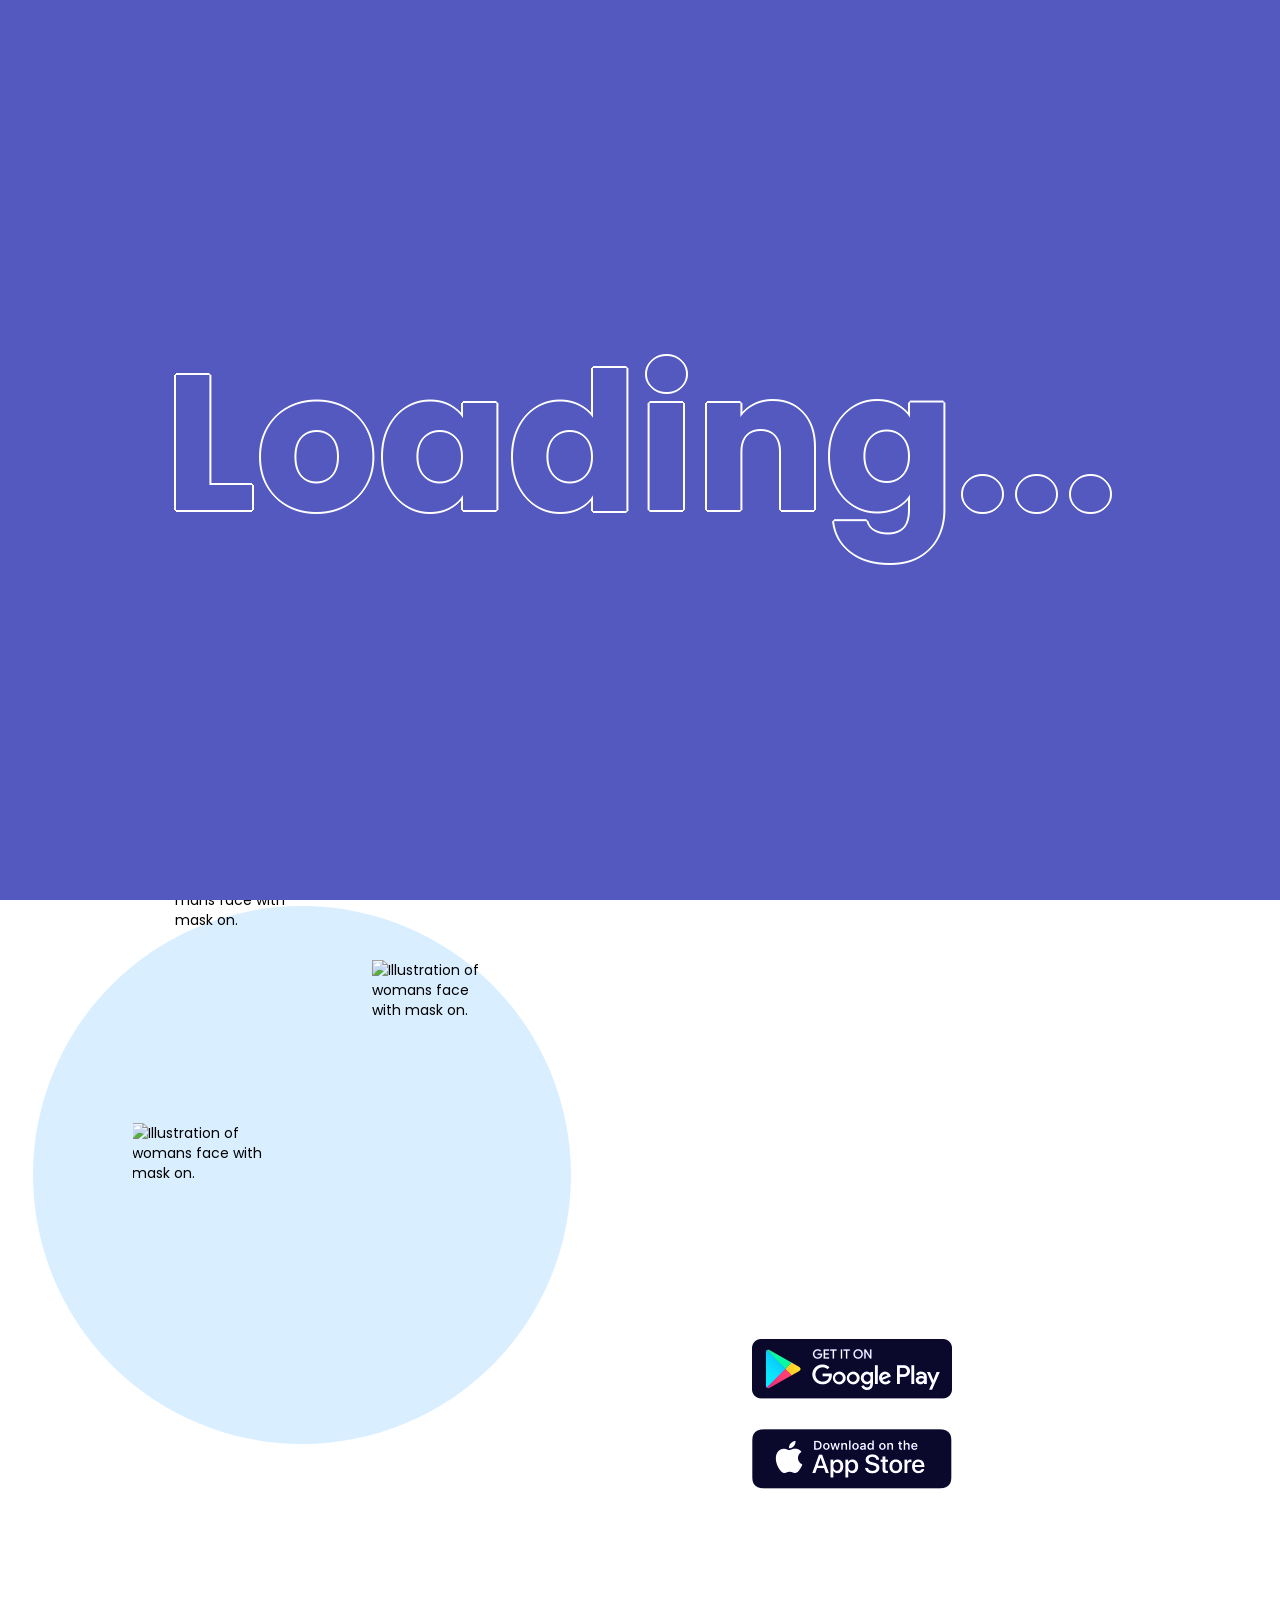
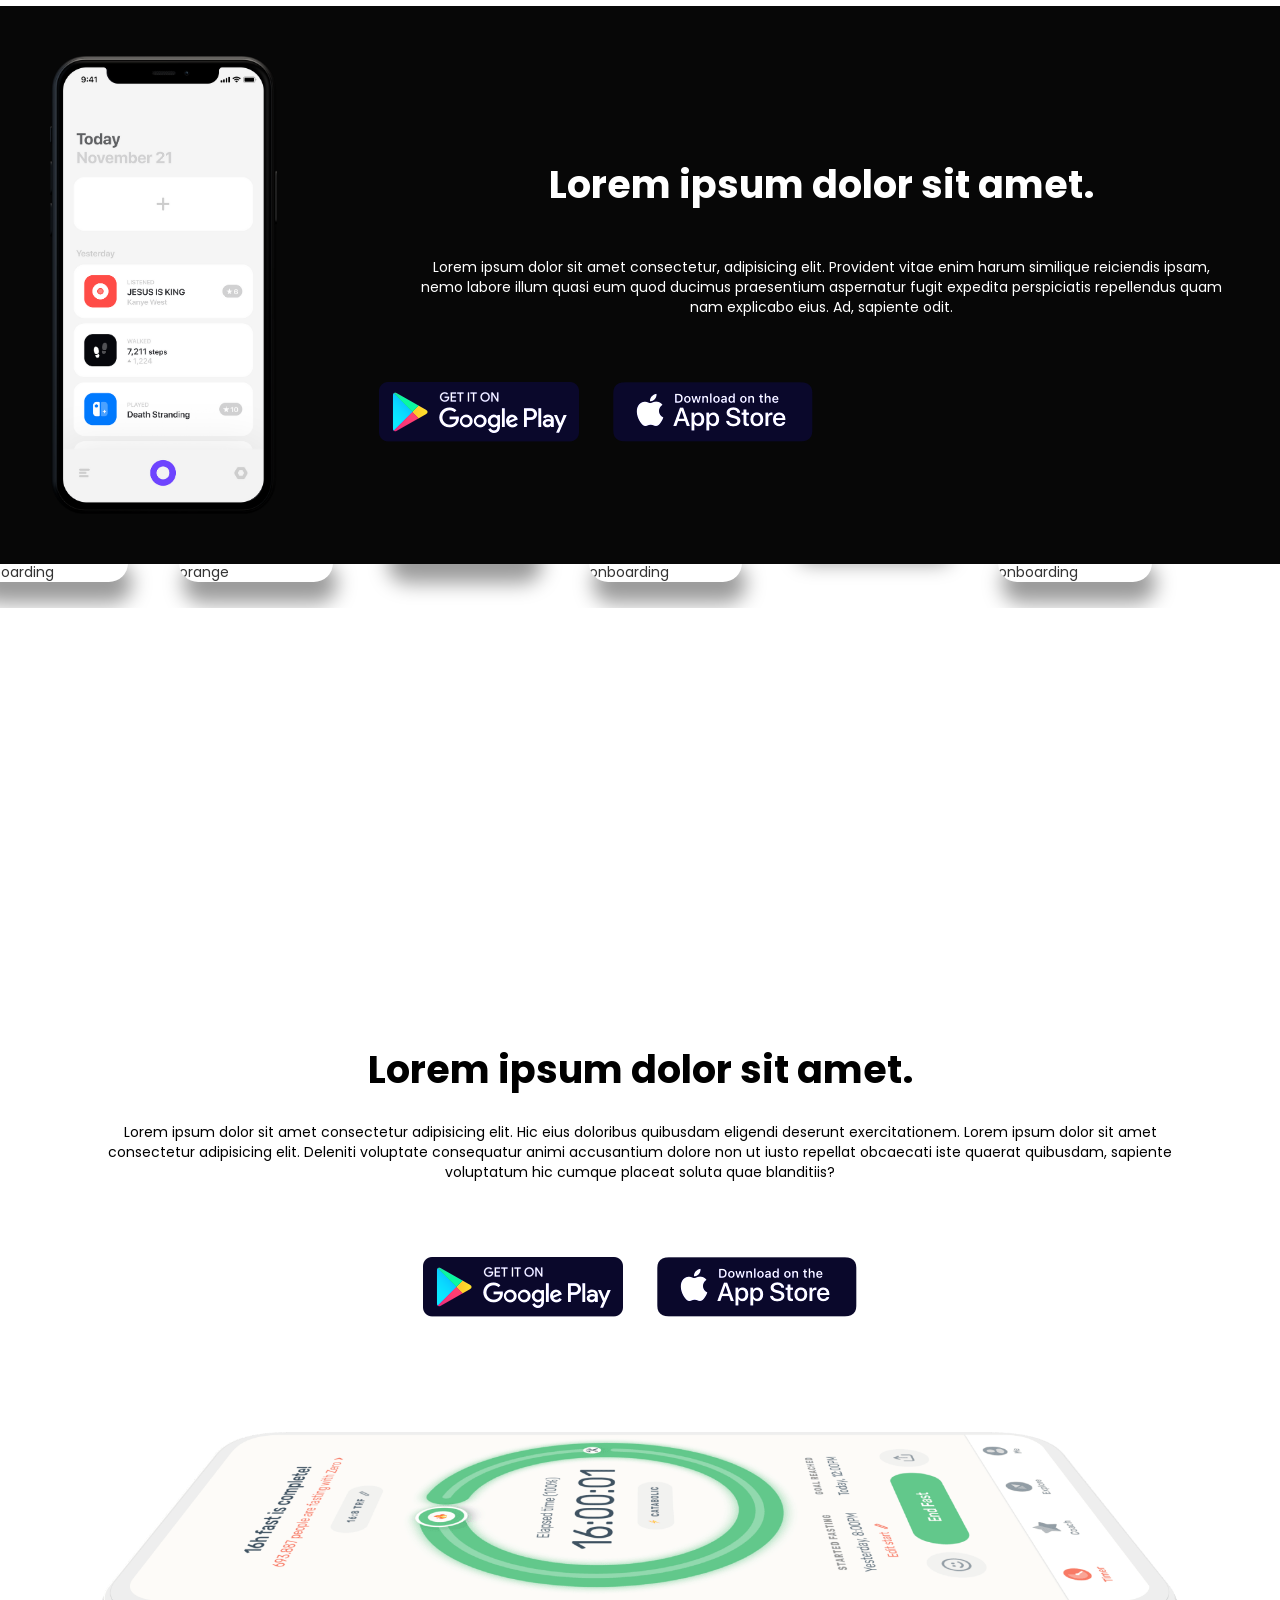
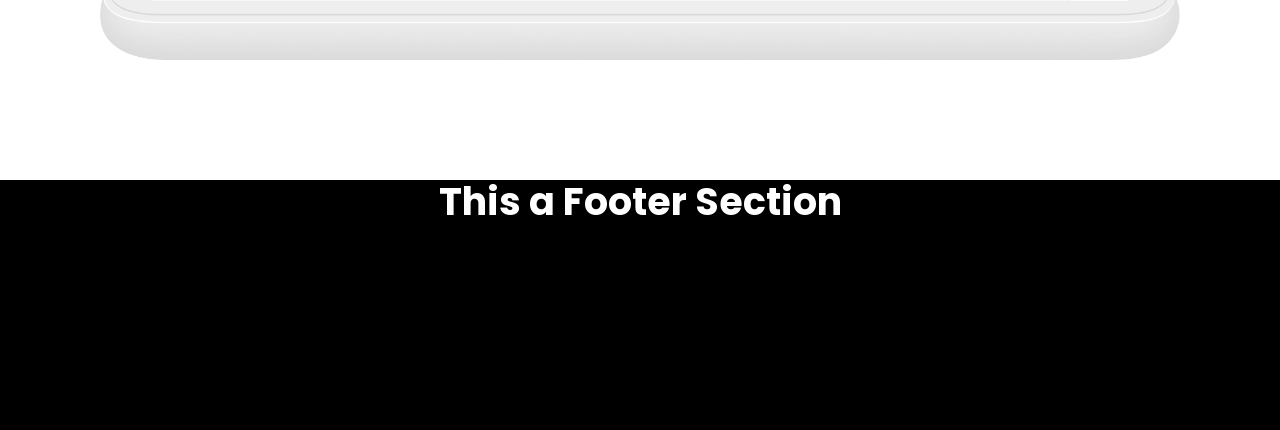
==== index.html @ 7cb0a720 "felomee" ====
<!DOCTYPE html>

<html data-wf-domain="#" data-wf-page="5ebc456382a07ea6018a4ea6"
    data-wf-site="5ebc456382a07e6fa48a4ea7" data-wf-status="1">

<head>
    <!-- <meta content="width=device-width, initial-scale=1" name="viewport" />
    <meta name="viewport" content="width=device-width"> -->
    <link rel="stylesheet" href="assets/css/footer.css">
    <link rel="stylesheet" href="assets/css/wepkit.css">
    <link rel="stylesheet" href="assets/css/style.css">
   
        <link rel="stylesheet" href="assets/css/home.css">
    <link rel="stylesheet" href="assets/css/nav.css">
    <script src="https://code.jquery.com/jquery-3.6.0.min.js"></script>
    <script src="https://kit.fontawesome.com/5a6770305c.js" crossorigin="anonymous"></script>

    <script src="https://ajax.googleapis.com/ajax/libs/webfont/1.6.26/webfont.js" type="text/javascript"></script>
    <script type="text/javascript">
        WebFont.load({
            google: {
                families: ["Work Sans:300,regular,600,700,800,italic,600italic,700italic,800italic"]
            }
        });
    </script>
    <!--[if lt IE 9]><script src="https://cdnjs.cloudflare.com/ajax/libs/html5shiv/3.7.3/html5shiv.min.js" type="text/javascript"></script><![endif]-->
    <script type="text/javascript">
        ! function (o, c) {
            var n = c.documentElement,
                t = " w-mod-";
            n.className += t + "js", ("ontouchstart" in o || o.DocumentTouch && c instanceof DocumentTouch) && (n.className += t + "touch")
        }(window, document);
    </script>


    <style>
        .w-webflow-badge {
            display: none !important;
        }

        ::-moz-selection {
            /* Code for Firefox */
            color: white;
            background: #4DB0FF;
        }

        ::selection {
            color: white;
            background: #4DB0FF;
        }
    </style>
    <script>
        /* Sample function that returns boolean in case the browser is Internet Explorer*/
        function isIE() {
            ua = navigator.userAgent;
            /* MSIE used to detect old browsers and Trident used to newer ones*/
            var is_ie = ua.indexOf("MSIE ") > -1 || ua.indexOf("Trident/") > -1;

            return is_ie;
        }
        /* Create an alert to show if the browser is IE or not */
        if (isIE()) {
            alert('This site is not supported on the Internet Explorer browser. Please view on the latest version of Chrome or Firefox for the best experience.');
            /* }else{
                alert('It is NOT InternetExplorer');*/
        }




        if (window.addEventListener) {
            var keys = [],
                konami = "38,38,40,40,37,39,37,39,66,65";
            window.addEventListener("keydown", function (e) {
                keys.push(e.keyCode);
                if (keys.toString().indexOf(konami) >= 0) {
                    alert('You think you fancy huh? 🖖');
                    keys = [];
                };
            }, true);
        };
    </script>
</head>

<body class="body">
     <header class="header-scroll  header">
        <div class="nav-con">
            <a href="#">
                <nav class=" navbar">
                    <div class="branding">
                        <img src="assets/img/felomee-1.png" alt="" class="logo">


                    </div>
            </a>
            <button type="button" class="burger" id="burger">
                <span class="burger-line"></span>
                <span class="burger-line"></span>
                <span class="burger-line"></span>
            </button>
            <span class="overlay" id="overlay"></span>
            <div class="menu" id="menu">
                <ul class="menu-block">
                    <li class="  menu-item"><a class=" menu-link" href="#"><i class="fa-solid fa-house"></i> Home</a></li>
                    <li class="menu-item"><a class="menu-link" href="#"><i class="fa-solid fa-graduation-cap"></i> Students</a></li>
                    <li class="menu-item"><a class="menu-link" href="#">  <img class="icon64" src="assets/img/parents-icon.png" alt=""> Parents</a></li>
                  
                    <li class="menu-item"><a class="menu-link" href="#"><img class="icon64" src="assets/img/ai-icon.png" alt="">
                        a.i</a></li>
                </ul>
            </div>
            </nav>
        </div>
    </header>

    <div data-w-id="57dcfaa3-a566-14d4-8abd-bfc97b5b977e" class="loader">
        <div data-w-id="a80d5985-66a0-24f4-ac58-fadcba943910" class="loader-bar">
            <h1 data-w-id="e2eb8291-82e3-d460-0aa6-3a77ee7f9b2c" class="loader-text">Loading...</h1>
        </div>
        <h1 class="loader-text-outline">Loading...</h1>
        <div data-w-id="4dc14c7c-b97c-817f-7c9b-31ea14f366d5" class="loader-color"></div><img
            src="https://uploads-ssl.webflow.com/5ebc456382a07e6fa48a4ea7/5ebc456382a07e9aef8a4ee6_curve.png"
            data-w-id="3631fce3-33bc-9e99-aa06-9d5c7ec7b524" sizes="100vw"
            srcset="https://uploads-ssl.webflow.com/5ebc456382a07e6fa48a4ea7/5ebc456382a07e9aef8a4ee6_curve-p-500.png 500w, https://uploads-ssl.webflow.com/5ebc456382a07e6fa48a4ea7/5ebc456382a07e9aef8a4ee6_curve-p-800.png 800w, https://uploads-ssl.webflow.com/5ebc456382a07e6fa48a4ea7/5ebc456382a07e9aef8a4ee6_curve-p-1080.png 1080w, https://uploads-ssl.webflow.com/5ebc456382a07e6fa48a4ea7/5ebc456382a07e9aef8a4ee6_curve-p-1600.png 1600w, https://uploads-ssl.webflow.com/5ebc456382a07e6fa48a4ea7/5ebc456382a07e9aef8a4ee6_curve.png 1802w"
            alt="" class="curve" />
    </div>
    <main id="luxy" class="main">
        <div data-w-id="60c4340a-af24-3bff-fb30-a730c03db9e5" class="lottie-wrap">
            <div data-w-id="b51709ce-afd5-029d-dc79-99d2ec884a3b" data-animation-type="lottie"
                data-src="assets/js/5ebed222cf6b3474d2de12c9_Phone-5-15.json"
                data-loop="0" data-direction="1" data-autoplay="0" data-is-ix2-target="1" data-renderer="canvas"
                data-default-duration="2.2689355098532995" data-duration="0" class="lottie-phone"></div>
        </div>
        <div class="hero">

            <div data-w-id="b75925db-c1fc-9104-6907-706288524e02" class="top-phone-placeholder"></div>
            <div data-w-id="345066f5-b01a-ab25-5116-b9f032ff04b5" class="bg-circle"></div>
            <div class="text-wrap">

                <h1 data-w-id="5837a959-2eaa-b77c-6216-1bf7541f16c6" class="wlcm">Welcome felomee.ai</h1>
                <p data-w-id="f0342d88-e0fa-f904-cd75-30e504287834" class="main-p">Lorem ipsum dolor sit amet
                    consectetur adipisicing elit. Sed saepe ipsum impedit dolores est! Dolores tempore rem dolore
                    officia distinctio? Quasi delectus consequuntur nulla ipsa ab ullam soluta atque excepturi.</p>
                <div class="div2686">
                    <img src="assets/img/android-badge.png" alt="" class="download-icon">
                    <img src="assets/img/ios-badge.png" alt="" class="download-icon">
                </div>
            </div>
        </div>

        <div data-w-id="5fb2a8bd-317e-1452-fc2e-beb22530dad8" class="section2">
            <div class="text-wrap-2">

                <h1 data-w-id="e901cfca-7807-5c9e-afce-14adc610e848" class="main-headlines">Lorem ipsum dolor sit amet.
                </h1>
                <p data-w-id="84723e53-e077-2009-36b7-2db9047692ec" class="main-p">Lorem ipsum dolor sit amet
                    consectetur adipisicing elit. Mollitia, recusandae cum in velit nemo nobis esse possimus tenetur
                    error nisi pariatur vel, debitis sed culpa.</p>
                <div class="list-wrap">
                    <div data-w-id="315809c4-c939-6aa9-f301-8c4adc760534" class="list-item">
                        <p class="main-p-list">Lorem ipsum dolor, sit sfdgs dgag dggad amet consectetur adipisicing
                            elit.</p>
                    </div>
                    <div data-w-id="32ce5d06-e067-7910-8b8a-3bc02b5c73c3" class="list-item">
                        <p class="main-p-list">Lorem ipsum dolor sit amet consectetur adipisicing elit. Porro?</p>
                    </div>
                    <div data-w-id="8411b344-7ed1-89ff-b2c4-58832d605324" class="list-item">
                        <p class="main-p-list">Lorem ipsum dolor sit amet consectetur adipisicing elit. Nihil, pariatur.
                        </p>
                    </div>
                    <div data-w-id="8b2d5c2d-60e9-2df6-0868-2f788d316c66" class="list-item">
                        <p class="main-p-list">Lorem ipsum dolor sit amet consectetur adipisicing elit. Laboriosam,
                            asperiores.</p>

                    </div>
                    <div class="div2686">
                        <img src="assets/img/android-badge.png" alt="" class="download-icon">
                        <img src="assets/img/ios-badge.png" alt="" class="download-icon">
                    </div>
                </div>
            </div>
            <div data-w-id="dafb02e2-455f-d37f-1777-b07f495a0614" class="second-phone-icon-wrap"><img
                    src="https://uploads-ssl.webflow.com/5ebc456382a07e6fa48a4ea7/5ebc456382a07e47c28a4ecc_2-phone-L3.png"
                    alt="Illustration of mans face with mask on." data-w-id="9c9d8cf2-75d7-87cd-da0a-56cea5c7a981"
                    class="phone-icon-3" /><img
                    src="https://uploads-ssl.webflow.com/5ebc456382a07e6fa48a4ea7/5ebc456382a07e5c088a4ecd_2-phone-L2.png"
                    alt="Illustration of womans face with mask on." data-w-id="7da09473-382d-fa50-7f3c-f5a07415b09a"
                    class="phone-icon-2" /><img
                    src="https://uploads-ssl.webflow.com/5ebc456382a07e6fa48a4ea7/5ebc456382a07e3ba68a4ece_2-phone-L1.png"
                    alt="Illustration of womans face with mask on." data-w-id="e123cf1f-7081-3886-b5f0-0e8bae8c7c99"
                    class="phone-icon-1" /></div>
            <div class="second-phone-placeholder"></div>
            <div data-w-id="285674b5-cae4-4515-f11d-fed88c408eff" class="bg-circle2"></div>
        </div>
        <div class="div414">
            <div class="div286">
                <img src="assets/img/mob22.webp" alt="" class="img1286">
            </div>
            <div class="ddiv76">
                <h1 class="h747">Lorem ipsum dolor sit amet.</h1>
                <p class="p645">Lorem ipsum dolor sit amet consectetur, adipisicing elit. Provident vitae enim harum similique reiciendis ipsam, nemo labore illum quasi eum quod ducimus praesentium aspernatur fugit expedita perspiciatis repellendus quam nam explicabo eius. Ad, sapiente odit.</p>
                <div class="div2686">
                    <img src="assets/img/android-badge.png" alt="" class="download-icon">
                    <img src="assets/img/ios-badge.png" alt="" class="download-icon">
                </div>
            </div>
        </div>
     
        <!-- <div class="ai-div">
                <div id="myRadioGroup" class="radio_container">

                    <input type="radio" name="cars" checked value="2" id="one" />
                    <label for="one">one</label>
                    <input type="radio" name="cars" value="3" id="two" />
                    <label for="two">two</label>
                </div>
                <div id="Cars2" class="desc">
                    <img src="assets/img/aipic1.png" alt="" class="aipic1">
                </div>
                <div id="Cars3" class="desc" style="display: none;">
                    <img src="assets/img/aipic2.png" alt="" class="aipic1">
                </div>
            </div>
        -->
        <div data-w-id="bb4c7f09-1e6a-9481-35bd-31ba7c448eb1" class="scrolling-thumbs-container">
            <div data-w-id="65679573-7b3a-c13e-25ec-26a018ada495" class="scrolling-thumbs-wrap">
                <div class="column1"><img
                        src="https://uploads-ssl.webflow.com/5ebc456382a07e6fa48a4ea7/5ebc456382a07e2c6c8a4edc_welcome.jpg"
                        alt="app screen - onboarding" class="parallax-image" /><img
                        src="https://uploads-ssl.webflow.com/5ebc456382a07e6fa48a4ea7/5f4ebc678d8a4d68d4b6711c_too-close.jpg"
                        alt="app screen - people nearby" class="parallax-image" /><img
                        src="https://uploads-ssl.webflow.com/5ebc456382a07e6fa48a4ea7/5ebc456382a07e89838a4ed3_ignoring.jpg"
                        alt="app screen - onboarding" sizes="(max-width: 479px) 18vw, (max-width: 767px) 16vw, 12vw"
                        srcset="https://uploads-ssl.webflow.com/5ebc456382a07e6fa48a4ea7/5ebc456382a07e89838a4ed3_ignoring-p-500.jpeg 500w, https://uploads-ssl.webflow.com/5ebc456382a07e6fa48a4ea7/5ebc456382a07e89838a4ed3_ignoring.jpg 621w"
                        class="parallax-image" /></div>
                <div class="column2"><img
                        src="https://uploads-ssl.webflow.com/5ebc456382a07e6fa48a4ea7/5f4ebe85df9665d17bbbd35d_No%20Notifications.jpg"
                        alt="app screen - yellow" class="parallax-image" /><img
                        src="https://uploads-ssl.webflow.com/5ebc456382a07e6fa48a4ea7/5ebc456382a07e32b88a4ed8_share.jpg"
                        alt="app screen - onboarding" sizes="(max-width: 479px) 18vw, (max-width: 767px) 16vw, 12vw"
                        srcset="https://uploads-ssl.webflow.com/5ebc456382a07e6fa48a4ea7/5ebc456382a07e32b88a4ed8_share-p-500.jpeg 500w, https://uploads-ssl.webflow.com/5ebc456382a07e6fa48a4ea7/5ebc456382a07e32b88a4ed8_share.jpg 621w"
                        class="parallax-image" /><img
                        src="https://uploads-ssl.webflow.com/5ebc456382a07e6fa48a4ea7/5ebc456382a07e03338a4ed9_app-3.jpg"
                        alt="app screen - orange" class="parallax-image" /></div>
                <div class="column1"><img
                        src="https://uploads-ssl.webflow.com/5ebc456382a07e6fa48a4ea7/5ebc456382a07e7bf98a4ed5_Notifications.jpg"
                        alt="app screen - onboarding" sizes="(max-width: 479px) 18vw, (max-width: 767px) 16vw, 12vw"
                        srcset="https://uploads-ssl.webflow.com/5ebc456382a07e6fa48a4ea7/5ebc456382a07e7bf98a4ed5_Notifications-p-500.jpeg 500w, https://uploads-ssl.webflow.com/5ebc456382a07e6fa48a4ea7/5ebc456382a07e7bf98a4ed5_Notifications.jpg 621w"
                        class="parallax-image" /><img
                        src="https://uploads-ssl.webflow.com/5ebc456382a07e6fa48a4ea7/5ebc456382a07eadba8a4ed2_app-1.jpg"
                        alt="app screen - green" class="parallax-image" /><img
                        src="https://uploads-ssl.webflow.com/5ebc456382a07e6fa48a4ea7/5ebee840e479fe522772cfb9_Settings.jpg"
                        alt="app screen - settings" sizes="(max-width: 479px) 18vw, (max-width: 767px) 16vw, 12vw"
                        srcset="https://uploads-ssl.webflow.com/5ebc456382a07e6fa48a4ea7/5ebee840e479fe522772cfb9_Settings-p-500.jpeg 500w, https://uploads-ssl.webflow.com/5ebc456382a07e6fa48a4ea7/5ebee840e479fe522772cfb9_Settings.jpg 621w"
                        class="parallax-image" /></div>
                <div class="column2"><img
                        src="https://uploads-ssl.webflow.com/5ebc456382a07e6fa48a4ea7/5ebee840e479fe522772cfb9_Settings.jpg"
                        alt="app screen - settings" sizes="(max-width: 479px) 18vw, (max-width: 767px) 16vw, 12vw"
                        srcset="https://uploads-ssl.webflow.com/5ebc456382a07e6fa48a4ea7/5ebee840e479fe522772cfb9_Settings-p-500.jpeg 500w, https://uploads-ssl.webflow.com/5ebc456382a07e6fa48a4ea7/5ebee840e479fe522772cfb9_Settings.jpg 621w"
                        class="parallax-image" /><img
                        src="https://uploads-ssl.webflow.com/5ebc456382a07e6fa48a4ea7/5ebc456382a07e89838a4ed3_ignoring.jpg"
                        alt="app screen - onboarding" sizes="(max-width: 479px) 18vw, (max-width: 767px) 16vw, 12vw"
                        srcset="https://uploads-ssl.webflow.com/5ebc456382a07e6fa48a4ea7/5ebc456382a07e89838a4ed3_ignoring-p-500.jpeg 500w, https://uploads-ssl.webflow.com/5ebc456382a07e6fa48a4ea7/5ebc456382a07e89838a4ed3_ignoring.jpg 621w"
                        class="parallax-image" /><img
                        src="https://uploads-ssl.webflow.com/5ebc456382a07e6fa48a4ea7/5ebc456382a07e89838a4ed3_ignoring.jpg"
                        alt="app screen - onboarding" sizes="(max-width: 479px) 18vw, (max-width: 767px) 16vw, 12vw"
                        srcset="https://uploads-ssl.webflow.com/5ebc456382a07e6fa48a4ea7/5ebc456382a07e89838a4ed3_ignoring-p-500.jpeg 500w, https://uploads-ssl.webflow.com/5ebc456382a07e6fa48a4ea7/5ebc456382a07e89838a4ed3_ignoring.jpg 621w"
                        class="parallax-image" /></div>
                <div class="column1"><img
                        src="https://uploads-ssl.webflow.com/5ebc456382a07e6fa48a4ea7/5ebc456382a07e32b88a4ed8_share.jpg"
                        alt="app screen - onboarding" sizes="(max-width: 479px) 18vw, (max-width: 767px) 16vw, 12vw"
                        srcset="https://uploads-ssl.webflow.com/5ebc456382a07e6fa48a4ea7/5ebc456382a07e32b88a4ed8_share-p-500.jpeg 500w, https://uploads-ssl.webflow.com/5ebc456382a07e6fa48a4ea7/5ebc456382a07e32b88a4ed8_share.jpg 621w"
                        class="parallax-image" /><img
                        src="https://uploads-ssl.webflow.com/5ebc456382a07e6fa48a4ea7/5ebc456382a07eeae38a4ed6_app-4.jpg"
                        alt="app screen - red" class="parallax-image" /><img
                        src="https://uploads-ssl.webflow.com/5ebc456382a07e6fa48a4ea7/5ebc456382a07eeae38a4ed6_app-4.jpg"
                        alt="app screen - red" class="parallax-image" /></div>
                <div class="column2"><img
                        src="https://uploads-ssl.webflow.com/5ebc456382a07e6fa48a4ea7/5ebc456382a07eadba8a4ed2_app-1.jpg"
                        alt="app screen - orange" class="parallax-image" /><img
                        src="https://uploads-ssl.webflow.com/5ebc456382a07e6fa48a4ea7/5ebc456382a07e7bf98a4ed5_Notifications.jpg"
                        alt="app screen - onboarding" sizes="(max-width: 479px) 18vw, (max-width: 767px) 16vw, 12vw"
                        srcset="https://uploads-ssl.webflow.com/5ebc456382a07e6fa48a4ea7/5ebc456382a07e7bf98a4ed5_Notifications-p-500.jpeg 500w, https://uploads-ssl.webflow.com/5ebc456382a07e6fa48a4ea7/5ebc456382a07e7bf98a4ed5_Notifications.jpg 621w"
                        class="parallax-image" /><img
                        src="https://uploads-ssl.webflow.com/5ebc456382a07e6fa48a4ea7/5ebc456382a07e7bf98a4ed5_Notifications.jpg"
                        alt="app screen - onboarding" sizes="(max-width: 479px) 18vw, (max-width: 767px) 16vw, 12vw"
                        srcset="https://uploads-ssl.webflow.com/5ebc456382a07e6fa48a4ea7/5ebc456382a07e7bf98a4ed5_Notifications-p-500.jpeg 500w, https://uploads-ssl.webflow.com/5ebc456382a07e6fa48a4ea7/5ebc456382a07e7bf98a4ed5_Notifications.jpg 621w"
                        class="parallax-image" /></div>
                <div data-w-id="f301a40c-6be7-aa54-f6c3-b1395d29319d" class="column1"><img
                        src="https://uploads-ssl.webflow.com/5ebc456382a07e6fa48a4ea7/5ebc456382a07e54938a4ed4_bluetooth-radius-next.jpg"
                        alt="app screen - onboarding" sizes="(max-width: 479px) 18vw, (max-width: 767px) 16vw, 12vw"
                        srcset="https://uploads-ssl.webflow.com/5ebc456382a07e6fa48a4ea7/5ebc456382a07e54938a4ed4_bluetooth-radius-next-p-500.jpeg 500w, https://uploads-ssl.webflow.com/5ebc456382a07e6fa48a4ea7/5ebc456382a07e54938a4ed4_bluetooth-radius-next.jpg 621w"
                        class="parallax-image" /><img
                        src="https://uploads-ssl.webflow.com/5ebc456382a07e6fa48a4ea7/5f4ebc678d8a4d68d4b6711c_too-close.jpg"
                        alt="app screen - yellow" class="parallax-image" /></div>
            </div>
        </div>

        <div class="dnd-div">
            <h1 class="h1-dnd">Lorem ipsum dolor sit amet.</h1>
            <p class="p-dnd">Lorem ipsum dolor sit amet consectetur adipisicing elit. Hic eius doloribus quibusdam
                eligendi deserunt exercitationem. Lorem ipsum dolor sit amet consectetur adipisicing elit. Deleniti
                voluptate consequatur animi accusantium dolore non ut iusto repellat obcaecati iste quaerat
                quibusdam, sapiente voluptatum hic cumque placeat soluta quae blanditiis?</p>
            <div class="div2686">
                <img src="assets/img/android-badge.png" alt="" class="download-icon">
                <img src="assets/img/ios-badge.png" alt="" class="download-icon">
            </div>

            <img src="assets/img/mob1.png" alt="" class="img-nd">
        </div>
        </section>
        <!-- <div class="div22">
            <div class="div324">
                <img src="assets/mob2213.webp" alt="" class="imgg236">
            </div>
            <div class="div24">

                <h1 class="h42">Lorem ipsum dolor sit amet consectetur adipisicing elit. Blanditiis, odio.</h1>
                <p class="p234">Lorem ipsum dolor sit, amet consectetur adipisicing elit. Molestias necessitatibus fugit
                    vel soluta repellat fuga obcaecati!</p>
                <a href="" class="a24">Download Now</a>
            </div>
        </div> -->

        <footer>
            <div class="footer-div">
                <div class="div664"><h1>This a Footer Section</h1></div>
                <div class="div447"></div>
                <div class="div665"></div>
            </div>
        </footer>

    </main>
  
    <script src="https://d3e54v103j8qbb.cloudfront.net/js/jquery-3.5.1.min.dc5e7f18c8.js?site=5ebc456382a07e6fa48a4ea7"
        type="text/javascript" integrity="sha256-9/aliU8dGd2tb6OSsuzixeV4y/faTqgFtohetphbbj0="
        crossorigin="anonymous"></script>
    <script src="https://uploads-ssl.webflow.com/5ebc456382a07e6fa48a4ea7/js/webflow.9ddc437d1.js"
        type="text/javascript"></script>
    <!--[if lte IE 9]><script src="//cdnjs.cloudflare.com/ajax/libs/placeholders/3.0.2/placeholders.min.js"></script><![endif]-->
    <script src="https://cjh.sfo2.cdn.digitaloceanspaces.com/Smooth-Scroll/luxy.js"></script>

    <script charset="utf-8">
        if (/Android|webOS|iPhone|iPad|iPod|BlackBerry|IEMobile|Opera Mini/i.test(navigator.userAgent)) {

        } else {
            luxy.init({
                wrapper: '#luxy',
                wrapperSpeed: 0.07
            });
        }


        //    -webkit-transform: translate3d(0,0,0);
        //transform: translate3d(0,0,0);
        //}

        if (/Android|webOS|iPhone|iPad|iPod|BlackBerry|IEMobile|Opera Mini/i.test(navigator.userAgent)) { } else {
            document.body.setAttribute('style', 'overflow:hidden;');
            setTimeout(function () {
                document.body.setAttribute('style', 'overflow:visible;');
            }, 4700);
        }
    </script>
    <script src="assets/js/script.js"></script>

    <script src="https://code.jquery.com/jquery-3.6.0.min.js"></script>
    <script src="assets/js/nav.js"></script>
    <script>
        $(document).ready(function () {
            $(".w-webflow-badge").removeClass("w-webflow-badge").empty();
        });
    </script>
</body>

</html>
---- assets/css/footer.css ----
.footer-div{
  width: 100%;
  height: 250px;
  background-color: black;
  text-align: center;
  color: white;
}
---- assets/css/wepkit.css ----
@media (min-width:992px) {
    html.w-mod-js:not(.w-mod-ix) [data-w-id="40cfc087-5eb8-2367-ae13-1d2f24257b62"] {
        -webkit-transform: translate3d(0, 3VW, 0) scale3d(1, 1, 1) rotateX(0) rotateY(0) rotateZ(3DEG) skew(0, 0);
        -moz-transform: translate3d(0, 3VW, 0) scale3d(1, 1, 1) rotateX(0) rotateY(0) rotateZ(3DEG) skew(0, 0);
        -ms-transform: translate3d(0, 3VW, 0) scale3d(1, 1, 1) rotateX(0) rotateY(0) rotateZ(3DEG) skew(0, 0);
        transform: translate3d(0, 3VW, 0) scale3d(1, 1, 1) rotateX(0) rotateY(0) rotateZ(3DEG) skew(0, 0);
        opacity: 0;
    }

    html.w-mod-js:not(.w-mod-ix) [data-w-id="315809c4-c939-6aa9-f301-8c4adc760534"] {
        opacity: 0;
        -webkit-transform: translate3d(0, 3VW, 0) scale3d(1, 1, 1) rotateX(0) rotateY(0) rotateZ(3DEG) skew(0, 0);
        -moz-transform: translate3d(0, 3VW, 0) scale3d(1, 1, 1) rotateX(0) rotateY(0) rotateZ(3DEG) skew(0, 0);
        -ms-transform: translate3d(0, 3VW, 0) scale3d(1, 1, 1) rotateX(0) rotateY(0) rotateZ(3DEG) skew(0, 0);
        transform: translate3d(0, 3VW, 0) scale3d(1, 1, 1) rotateX(0) rotateY(0) rotateZ(3DEG) skew(0, 0);
    }

    html.w-mod-js:not(.w-mod-ix) [data-w-id="32ce5d06-e067-7910-8b8a-3bc02b5c73c3"] {
        opacity: 0;
        -webkit-transform: translate3d(0, 3VW, 0) scale3d(1, 1, 1) rotateX(0) rotateY(0) rotateZ(3DEG) skew(0, 0);
        -moz-transform: translate3d(0, 3VW, 0) scale3d(1, 1, 1) rotateX(0) rotateY(0) rotateZ(3DEG) skew(0, 0);
        -ms-transform: translate3d(0, 3VW, 0) scale3d(1, 1, 1) rotateX(0) rotateY(0) rotateZ(3DEG) skew(0, 0);
        transform: translate3d(0, 3VW, 0) scale3d(1, 1, 1) rotateX(0) rotateY(0) rotateZ(3DEG) skew(0, 0);
    }

    html.w-mod-js:not(.w-mod-ix) [data-w-id="8411b344-7ed1-89ff-b2c4-58832d605324"] {
        opacity: 0;
        -webkit-transform: translate3d(0, 3VW, 0) scale3d(1, 1, 1) rotateX(0) rotateY(0) rotateZ(3DEG) skew(0, 0);
        -moz-transform: translate3d(0, 3VW, 0) scale3d(1, 1, 1) rotateX(0) rotateY(0) rotateZ(3DEG) skew(0, 0);
        -ms-transform: translate3d(0, 3VW, 0) scale3d(1, 1, 1) rotateX(0) rotateY(0) rotateZ(3DEG) skew(0, 0);
        transform: translate3d(0, 3VW, 0) scale3d(1, 1, 1) rotateX(0) rotateY(0) rotateZ(3DEG) skew(0, 0);
    }

    html.w-mod-js:not(.w-mod-ix) [data-w-id="8b2d5c2d-60e9-2df6-0868-2f788d316c66"] {
        opacity: 0;
        -webkit-transform: translate3d(0, 3VW, 0) scale3d(1, 1, 1) rotateX(0) rotateY(0) rotateZ(3DEG) skew(0, 0);
        -moz-transform: translate3d(0, 3VW, 0) scale3d(1, 1, 1) rotateX(0) rotateY(0) rotateZ(3DEG) skew(0, 0);
        -ms-transform: translate3d(0, 3VW, 0) scale3d(1, 1, 1) rotateX(0) rotateY(0) rotateZ(3DEG) skew(0, 0);
        transform: translate3d(0, 3VW, 0) scale3d(1, 1, 1) rotateX(0) rotateY(0) rotateZ(3DEG) skew(0, 0);
    }

    html.w-mod-js:not(.w-mod-ix) [data-w-id="84723e53-e077-2009-36b7-2db9047692ec"] {
        opacity: 0;
        -webkit-transform: translate3d(0, 3VW, 0) scale3d(1, 1, 1) rotateX(0) rotateY(0) rotateZ(3DEG) skew(0, 0);
        -moz-transform: translate3d(0, 3VW, 0) scale3d(1, 1, 1) rotateX(0) rotateY(0) rotateZ(3DEG) skew(0, 0);
        -ms-transform: translate3d(0, 3VW, 0) scale3d(1, 1, 1) rotateX(0) rotateY(0) rotateZ(3DEG) skew(0, 0);
        transform: translate3d(0, 3VW, 0) scale3d(1, 1, 1) rotateX(0) rotateY(0) rotateZ(3DEG) skew(0, 0);
    }

    html.w-mod-js:not(.w-mod-ix) [data-w-id="e901cfca-7807-5c9e-afce-14adc610e848"] {
        opacity: 0;
        -webkit-transform: translate3d(0, 3VW, 0) scale3d(1, 1, 1) rotateX(0) rotateY(0) rotateZ(3DEG) skew(0, 0);
        -moz-transform: translate3d(0, 3VW, 0) scale3d(1, 1, 1) rotateX(0) rotateY(0) rotateZ(3DEG) skew(0, 0);
        -ms-transform: translate3d(0, 3VW, 0) scale3d(1, 1, 1) rotateX(0) rotateY(0) rotateZ(3DEG) skew(0, 0);
        transform: translate3d(0, 3VW, 0) scale3d(1, 1, 1) rotateX(0) rotateY(0) rotateZ(3DEG) skew(0, 0);
    }

    html.w-mod-js:not(.w-mod-ix) [data-w-id="360ec5fa-cb8c-7759-53c5-22d986d3735f"] {
        -webkit-transform: translate3d(0%, 0, 0) scale3d(1, 1, 1) rotateX(0) rotateY(0) rotateZ(0) skew(0, 0);
        -moz-transform: translate3d(0%, 0, 0) scale3d(1, 1, 1) rotateX(0) rotateY(0) rotateZ(0) skew(0, 0);
        -ms-transform: translate3d(0%, 0, 0) scale3d(1, 1, 1) rotateX(0) rotateY(0) rotateZ(0) skew(0, 0);
        transform: translate3d(0%, 0, 0) scale3d(1, 1, 1) rotateX(0) rotateY(0) rotateZ(0) skew(0, 0);
    }

    html.w-mod-js:not(.w-mod-ix) [data-w-id="6b09e631-e34a-331c-9138-47a4ed2f8358"] {
        -webkit-transform: translate3d(0%, 0, 0) scale3d(1, 1, 1) rotateX(0) rotateY(0) rotateZ(0) skew(0, 0);
        -moz-transform: translate3d(0%, 0, 0) scale3d(1, 1, 1) rotateX(0) rotateY(0) rotateZ(0) skew(0, 0);
        -ms-transform: translate3d(0%, 0, 0) scale3d(1, 1, 1) rotateX(0) rotateY(0) rotateZ(0) skew(0, 0);
        transform: translate3d(0%, 0, 0) scale3d(1, 1, 1) rotateX(0) rotateY(0) rotateZ(0) skew(0, 0);
    }

    html.w-mod-js:not(.w-mod-ix) [data-w-id="6d916997-352c-6744-1400-08ed0c3715f6"] {
        -webkit-transform: translate3d(0%, 0, 0) scale3d(1, 1, 1) rotateX(0) rotateY(0) rotateZ(0) skew(0, 0);
        -moz-transform: translate3d(0%, 0, 0) scale3d(1, 1, 1) rotateX(0) rotateY(0) rotateZ(0) skew(0, 0);
        -ms-transform: translate3d(0%, 0, 0) scale3d(1, 1, 1) rotateX(0) rotateY(0) rotateZ(0) skew(0, 0);
        transform: translate3d(0%, 0, 0) scale3d(1, 1, 1) rotateX(0) rotateY(0) rotateZ(0) skew(0, 0);
    }

    html.w-mod-js:not(.w-mod-ix) [data-w-id="6a00fcd4-d255-cc94-c1f0-7a3256c71f66"] {
        -webkit-transform: translate3d(-100%, 0, 0) scale3d(1, 1, 1) rotateX(0) rotateY(0) rotateZ(0) skew(0, 0);
        -moz-transform: translate3d(-100%, 0, 0) scale3d(1, 1, 1) rotateX(0) rotateY(0) rotateZ(0) skew(0, 0);
        -ms-transform: translate3d(-100%, 0, 0) scale3d(1, 1, 1) rotateX(0) rotateY(0) rotateZ(0) skew(0, 0);
        transform: translate3d(-100%, 0, 0) scale3d(1, 1, 1) rotateX(0) rotateY(0) rotateZ(0) skew(0, 0);
    }

    html.w-mod-js:not(.w-mod-ix) [data-w-id="2541e519-b61d-4980-f131-3e5374ed3532"] {
        -webkit-transform: translate3d(-100%, 0, 0) scale3d(1, 1, 1) rotateX(0) rotateY(0) rotateZ(0) skew(0, 0);
        -moz-transform: translate3d(-100%, 0, 0) scale3d(1, 1, 1) rotateX(0) rotateY(0) rotateZ(0) skew(0, 0);
        -ms-transform: translate3d(-100%, 0, 0) scale3d(1, 1, 1) rotateX(0) rotateY(0) rotateZ(0) skew(0, 0);
        transform: translate3d(-100%, 0, 0) scale3d(1, 1, 1) rotateX(0) rotateY(0) rotateZ(0) skew(0, 0);
    }

    html.w-mod-js:not(.w-mod-ix) [data-w-id="301fb5e8-7da8-c773-7502-60f99bc77838"] {
        -webkit-transform: translate3d(-100%, 0, 0) scale3d(1, 1, 1) rotateX(0) rotateY(0) rotateZ(0) skew(0, 0);
        -moz-transform: translate3d(-100%, 0, 0) scale3d(1, 1, 1) rotateX(0) rotateY(0) rotateZ(0) skew(0, 0);
        -ms-transform: translate3d(-100%, 0, 0) scale3d(1, 1, 1) rotateX(0) rotateY(0) rotateZ(0) skew(0, 0);
        transform: translate3d(-100%, 0, 0) scale3d(1, 1, 1) rotateX(0) rotateY(0) rotateZ(0) skew(0, 0);
    }

    html.w-mod-js:not(.w-mod-ix) [data-w-id="94331164-3bc5-af81-094b-ff90c9b9507d"] {
        -webkit-transform: translate3d(0, 0, 0) scale3d(1.05, 1.05, 1) rotateX(0) rotateY(0) rotateZ(0) skew(0, 0);
        -moz-transform: translate3d(0, 0, 0) scale3d(1.05, 1.05, 1) rotateX(0) rotateY(0) rotateZ(0) skew(0, 0);
        -ms-transform: translate3d(0, 0, 0) scale3d(1.05, 1.05, 1) rotateX(0) rotateY(0) rotateZ(0) skew(0, 0);
        transform: translate3d(0, 0, 0) scale3d(1.05, 1.05, 1) rotateX(0) rotateY(0) rotateZ(0) skew(0, 0);
    }

    html.w-mod-js:not(.w-mod-ix) [data-w-id="f363bd3e-b703-c369-00d9-61c59ea7c108"] {
        opacity: 0;
        -webkit-transform: translate3d(0, 2VW, 0) scale3d(1, 1, 1) rotateX(0) rotateY(0) rotateZ(0) skew(0, 0);
        -moz-transform: translate3d(0, 2VW, 0) scale3d(1, 1, 1) rotateX(0) rotateY(0) rotateZ(0) skew(0, 0);
        -ms-transform: translate3d(0, 2VW, 0) scale3d(1, 1, 1) rotateX(0) rotateY(0) rotateZ(0) skew(0, 0);
        transform: translate3d(0, 2VW, 0) scale3d(1, 1, 1) rotateX(0) rotateY(0) rotateZ(0) skew(0, 0);
    }

    html.w-mod-js:not(.w-mod-ix) [data-w-id="f363bd3e-b703-c369-00d9-61c59ea7c106"] {
        opacity: 0;
        -webkit-transform: translate3d(0, 2VW, 0) scale3d(1, 1, 1) rotateX(0) rotateY(0) rotateZ(0) skew(0, 0);
        -moz-transform: translate3d(0, 2VW, 0) scale3d(1, 1, 1) rotateX(0) rotateY(0) rotateZ(0) skew(0, 0);
        -ms-transform: translate3d(0, 2VW, 0) scale3d(1, 1, 1) rotateX(0) rotateY(0) rotateZ(0) skew(0, 0);
        transform: translate3d(0, 2VW, 0) scale3d(1, 1, 1) rotateX(0) rotateY(0) rotateZ(0) skew(0, 0);
    }

    html.w-mod-js:not(.w-mod-ix) [data-w-id="8aad91f1-d25c-6fbb-8f41-0db9df4da687"] {
        -webkit-transform: translate3d(0, 3VW, 0) scale3d(1, 1, 1) rotateX(0) rotateY(0) rotateZ(3DEG) skew(0, 0);
        -moz-transform: translate3d(0, 3VW, 0) scale3d(1, 1, 1) rotateX(0) rotateY(0) rotateZ(3DEG) skew(0, 0);
        -ms-transform: translate3d(0, 3VW, 0) scale3d(1, 1, 1) rotateX(0) rotateY(0) rotateZ(3DEG) skew(0, 0);
        transform: translate3d(0, 3VW, 0) scale3d(1, 1, 1) rotateX(0) rotateY(0) rotateZ(3DEG) skew(0, 0);
        opacity: 0;
    }

    html.w-mod-js:not(.w-mod-ix) [data-w-id="188b8794-1691-7296-3086-e4668f004d16"] {
        opacity: 0;
        -webkit-transform: translate3d(0, 3VW, 0) scale3d(1, 1, 1) rotateX(0) rotateY(0) rotateZ(0) skew(0, 0);
        -moz-transform: translate3d(0, 3VW, 0) scale3d(1, 1, 1) rotateX(0) rotateY(0) rotateZ(0) skew(0, 0);
        -ms-transform: translate3d(0, 3VW, 0) scale3d(1, 1, 1) rotateX(0) rotateY(0) rotateZ(0) skew(0, 0);
        transform: translate3d(0, 3VW, 0) scale3d(1, 1, 1) rotateX(0) rotateY(0) rotateZ(0) skew(0, 0);
    }

    html.w-mod-js:not(.w-mod-ix) [data-w-id="2f6b72d8-b75d-474f-16a8-10ab7ef22abe"] {
        opacity: 0;
        -webkit-transform: translate3d(0, 3VW, 0) scale3d(1, 1, 1) rotateX(0) rotateY(0) rotateZ(0) skew(0, 0);
        -moz-transform: translate3d(0, 3VW, 0) scale3d(1, 1, 1) rotateX(0) rotateY(0) rotateZ(0) skew(0, 0);
        -ms-transform: translate3d(0, 3VW, 0) scale3d(1, 1, 1) rotateX(0) rotateY(0) rotateZ(0) skew(0, 0);
        transform: translate3d(0, 3VW, 0) scale3d(1, 1, 1) rotateX(0) rotateY(0) rotateZ(0) skew(0, 0);
    }

    html.w-mod-js:not(.w-mod-ix) [data-w-id="21c778f4-a1a9-51a0-4da7-575352dafbba"] {
        -webkit-transform: translate3d(0, 107%, 0) scale3d(1, 1, 1) rotateX(0) rotateY(0) rotateZ(0) skew(0, 0);
        -moz-transform: translate3d(0, 107%, 0) scale3d(1, 1, 1) rotateX(0) rotateY(0) rotateZ(0) skew(0, 0);
        -ms-transform: translate3d(0, 107%, 0) scale3d(1, 1, 1) rotateX(0) rotateY(0) rotateZ(0) skew(0, 0);
        transform: translate3d(0, 107%, 0) scale3d(1, 1, 1) rotateX(0) rotateY(0) rotateZ(0) skew(0, 0);
    }

    html.w-mod-js:not(.w-mod-ix) [data-w-id="d0052406-b9c8-f9a5-4138-6b2bd9c5088a"] {
        -webkit-transform: translate3d(0, 0, 0) scale3d(0, 0, 1) rotateX(0) rotateY(0) rotateZ(0) skew(0, 0);
        -moz-transform: translate3d(0, 0, 0) scale3d(0, 0, 1) rotateX(0) rotateY(0) rotateZ(0) skew(0, 0);
        -ms-transform: translate3d(0, 0, 0) scale3d(0, 0, 1) rotateX(0) rotateY(0) rotateZ(0) skew(0, 0);
        transform: translate3d(0, 0, 0) scale3d(0, 0, 1) rotateX(0) rotateY(0) rotateZ(0) skew(0, 0);
    }

    html.w-mod-js:not(.w-mod-ix) [data-w-id="8aad91f1-d25c-6fbb-8f41-0db9df4da68b"] {
        -webkit-transform: translate3d(0, 3VW, 0) scale3d(1, 1, 1) rotateX(0) rotateY(0) rotateZ(3DEG) skew(0, 0);
        -moz-transform: translate3d(0, 3VW, 0) scale3d(1, 1, 1) rotateX(0) rotateY(0) rotateZ(3DEG) skew(0, 0);
        -ms-transform: translate3d(0, 3VW, 0) scale3d(1, 1, 1) rotateX(0) rotateY(0) rotateZ(3DEG) skew(0, 0);
        transform: translate3d(0, 3VW, 0) scale3d(1, 1, 1) rotateX(0) rotateY(0) rotateZ(3DEG) skew(0, 0);
        opacity: 0;
    }

    html.w-mod-js:not(.w-mod-ix) [data-w-id="8aad91f1-d25c-6fbb-8f41-0db9df4da689"] {
        -webkit-transform: translate3d(0, 3VW, 0) scale3d(1, 1, 1) rotateX(0) rotateY(0) rotateZ(3DEG) skew(0, 0);
        -moz-transform: translate3d(0, 3VW, 0) scale3d(1, 1, 1) rotateX(0) rotateY(0) rotateZ(3DEG) skew(0, 0);
        -ms-transform: translate3d(0, 3VW, 0) scale3d(1, 1, 1) rotateX(0) rotateY(0) rotateZ(3DEG) skew(0, 0);
        transform: translate3d(0, 3VW, 0) scale3d(1, 1, 1) rotateX(0) rotateY(0) rotateZ(3DEG) skew(0, 0);
        opacity: 0;
    }

    html.w-mod-js:not(.w-mod-ix) [data-w-id="24f65497-21e1-c434-f8f0-3b54cd5511ee"] {
        -webkit-transform: translate3d(0, 3VW, 0) scale3d(1, 1, 1) rotateX(0) rotateY(0) rotateZ(3DEG) skew(0, 0);
        -moz-transform: translate3d(0, 3VW, 0) scale3d(1, 1, 1) rotateX(0) rotateY(0) rotateZ(3DEG) skew(0, 0);
        -ms-transform: translate3d(0, 3VW, 0) scale3d(1, 1, 1) rotateX(0) rotateY(0) rotateZ(3DEG) skew(0, 0);
        transform: translate3d(0, 3VW, 0) scale3d(1, 1, 1) rotateX(0) rotateY(0) rotateZ(3DEG) skew(0, 0);
        opacity: 0;
    }

    html.w-mod-js:not(.w-mod-ix) [data-w-id="239dea2e-c3d9-07b7-b11d-a54cb1639280"] {
        opacity: 0;
        -webkit-transform: translate3d(0, 3VW, 0) scale3d(1, 1, 1) rotateX(0) rotateY(0) rotateZ(0) skew(0, 0);
        -moz-transform: translate3d(0, 3VW, 0) scale3d(1, 1, 1) rotateX(0) rotateY(0) rotateZ(0) skew(0, 0);
        -ms-transform: translate3d(0, 3VW, 0) scale3d(1, 1, 1) rotateX(0) rotateY(0) rotateZ(0) skew(0, 0);
        transform: translate3d(0, 3VW, 0) scale3d(1, 1, 1) rotateX(0) rotateY(0) rotateZ(0) skew(0, 0);
    }

    html.w-mod-js:not(.w-mod-ix) [data-w-id="24f65497-21e1-c434-f8f0-3b54cd5511f5"] {
        -webkit-transform: translate3d(0, 102%, 0) scale3d(1, 1, 1) rotateX(0) rotateY(0) rotateZ(0) skew(0, 0);
        -moz-transform: translate3d(0, 102%, 0) scale3d(1, 1, 1) rotateX(0) rotateY(0) rotateZ(0) skew(0, 0);
        -ms-transform: translate3d(0, 102%, 0) scale3d(1, 1, 1) rotateX(0) rotateY(0) rotateZ(0) skew(0, 0);
        transform: translate3d(0, 102%, 0) scale3d(1, 1, 1) rotateX(0) rotateY(0) rotateZ(0) skew(0, 0);
    }

    html.w-mod-js:not(.w-mod-ix) [data-w-id="24f65497-21e1-c434-f8f0-3b54cd5511f4"] {
        -webkit-transform: translate3d(0, 0, 0) scale3d(0, 0, 1) rotateX(0) rotateY(0) rotateZ(0) skew(0, 0);
        -moz-transform: translate3d(0, 0, 0) scale3d(0, 0, 1) rotateX(0) rotateY(0) rotateZ(0) skew(0, 0);
        -ms-transform: translate3d(0, 0, 0) scale3d(0, 0, 1) rotateX(0) rotateY(0) rotateZ(0) skew(0, 0);
        transform: translate3d(0, 0, 0) scale3d(0, 0, 1) rotateX(0) rotateY(0) rotateZ(0) skew(0, 0);
    }

    html.w-mod-js:not(.w-mod-ix) [data-w-id="24f65497-21e1-c434-f8f0-3b54cd5511f2"] {
        -webkit-transform: translate3d(0, 3VW, 0) scale3d(1, 1, 1) rotateX(0) rotateY(0) rotateZ(3DEG) skew(0, 0);
        -moz-transform: translate3d(0, 3VW, 0) scale3d(1, 1, 1) rotateX(0) rotateY(0) rotateZ(3DEG) skew(0, 0);
        -ms-transform: translate3d(0, 3VW, 0) scale3d(1, 1, 1) rotateX(0) rotateY(0) rotateZ(3DEG) skew(0, 0);
        transform: translate3d(0, 3VW, 0) scale3d(1, 1, 1) rotateX(0) rotateY(0) rotateZ(3DEG) skew(0, 0);
        opacity: 0;
    }

    html.w-mod-js:not(.w-mod-ix) [data-w-id="24f65497-21e1-c434-f8f0-3b54cd5511f0"] {
        -webkit-transform: translate3d(0, 3VW, 0) scale3d(1, 1, 1) rotateX(0) rotateY(0) rotateZ(3DEG) skew(0, 0);
        -moz-transform: translate3d(0, 3VW, 0) scale3d(1, 1, 1) rotateX(0) rotateY(0) rotateZ(3DEG) skew(0, 0);
        -ms-transform: translate3d(0, 3VW, 0) scale3d(1, 1, 1) rotateX(0) rotateY(0) rotateZ(3DEG) skew(0, 0);
        transform: translate3d(0, 3VW, 0) scale3d(1, 1, 1) rotateX(0) rotateY(0) rotateZ(3DEG) skew(0, 0);
        opacity: 0;
    }

    html.w-mod-js:not(.w-mod-ix) [data-w-id="57dcfaa3-a566-14d4-8abd-bfc97b5b977e"] {
        -webkit-transform: translate3d(0, 0VH, 0) scale3d(1, 1, 1) rotateX(0) rotateY(0) rotateZ(0) skew(0, 0);
        -moz-transform: translate3d(0, 0VH, 0) scale3d(1, 1, 1) rotateX(0) rotateY(0) rotateZ(0) skew(0, 0);
        -ms-transform: translate3d(0, 0VH, 0) scale3d(1, 1, 1) rotateX(0) rotateY(0) rotateZ(0) skew(0, 0);
        transform: translate3d(0, 0VH, 0) scale3d(1, 1, 1) rotateX(0) rotateY(0) rotateZ(0) skew(0, 0);
        display: flex;
    }

    html.w-mod-js:not(.w-mod-ix) [data-w-id="4dc14c7c-b97c-817f-7c9b-31ea14f366d5"] {
        opacity: 1;
    }

    html.w-mod-js:not(.w-mod-ix) [data-w-id="b51709ce-afd5-029d-dc79-99d2ec884a3b"] {
        -webkit-transform: translate3d(0, 6VW, 0) scale3d(1, 1, 1) rotateX(0) rotateY(0) rotateZ(4DEG) skew(0, 0);
        -moz-transform: translate3d(0, 6VW, 0) scale3d(1, 1, 1) rotateX(0) rotateY(0) rotateZ(4DEG) skew(0, 0);
        -ms-transform: translate3d(0, 6VW, 0) scale3d(1, 1, 1) rotateX(0) rotateY(0) rotateZ(4DEG) skew(0, 0);
        transform: translate3d(0, 6VW, 0) scale3d(1, 1, 1) rotateX(0) rotateY(0) rotateZ(4DEG) skew(0, 0);
    }

    html.w-mod-js:not(.w-mod-ix) [data-w-id="345066f5-b01a-ab25-5116-b9f032ff04b5"] {
        -webkit-transform: translate3d(0, 0, 0) scale3d(0.5, 0.5, 1) rotateX(0) rotateY(0) rotateZ(0) skew(0, 0);
        -moz-transform: translate3d(0, 0, 0) scale3d(0.5, 0.5, 1) rotateX(0) rotateY(0) rotateZ(0) skew(0, 0);
        -ms-transform: translate3d(0, 0, 0) scale3d(0.5, 0.5, 1) rotateX(0) rotateY(0) rotateZ(0) skew(0, 0);
        transform: translate3d(0, 0, 0) scale3d(0.5, 0.5, 1) rotateX(0) rotateY(0) rotateZ(0) skew(0, 0);
    }

    html.w-mod-js:not(.w-mod-ix) [data-w-id="7dbf43af-5faa-87fa-77ef-e452bb9718e9"] {
        opacity: 0;
    }

    html.w-mod-js:not(.w-mod-ix) [data-w-id="7116c912-25fa-f264-b34b-ff3a55420c58"] {
        opacity: 0;
        -webkit-transform: translate3d(0, 3VW, 0) scale3d(1, 1, 1) rotateX(0) rotateY(0) rotateZ(0) skew(0, 0);
        -moz-transform: translate3d(0, 3VW, 0) scale3d(1, 1, 1) rotateX(0) rotateY(0) rotateZ(0) skew(0, 0);
        -ms-transform: translate3d(0, 3VW, 0) scale3d(1, 1, 1) rotateX(0) rotateY(0) rotateZ(0) skew(0, 0);
        transform: translate3d(0, 3VW, 0) scale3d(1, 1, 1) rotateX(0) rotateY(0) rotateZ(0) skew(0, 0);
    }

    html.w-mod-js:not(.w-mod-ix) [data-w-id="f0342d88-e0fa-f904-cd75-30e504287834"] {
        opacity: 0;
        -webkit-transform: translate3d(0, 3VW, 0) scale3d(1, 1, 1) rotateX(0) rotateY(0) rotateZ(0) skew(0, 0);
        -moz-transform: translate3d(0, 3VW, 0) scale3d(1, 1, 1) rotateX(0) rotateY(0) rotateZ(0) skew(0, 0);
        -ms-transform: translate3d(0, 3VW, 0) scale3d(1, 1, 1) rotateX(0) rotateY(0) rotateZ(0) skew(0, 0);
        transform: translate3d(0, 3VW, 0) scale3d(1, 1, 1) rotateX(0) rotateY(0) rotateZ(0) skew(0, 0);
    }

    html.w-mod-js:not(.w-mod-ix) [data-w-id="5837a959-2eaa-b77c-6216-1bf7541f16c6"] {
        opacity: 0;
        -webkit-transform: translate3d(0, 3VW, 0) scale3d(1, 1, 1) rotateX(0) rotateY(0) rotateZ(0) skew(0, 0);
        -moz-transform: translate3d(0, 3VW, 0) scale3d(1, 1, 1) rotateX(0) rotateY(0) rotateZ(0) skew(0, 0);
        -ms-transform: translate3d(0, 3VW, 0) scale3d(1, 1, 1) rotateX(0) rotateY(0) rotateZ(0) skew(0, 0);
        transform: translate3d(0, 3VW, 0) scale3d(1, 1, 1) rotateX(0) rotateY(0) rotateZ(0) skew(0, 0);
    }

    html.w-mod-js:not(.w-mod-ix) [data-w-id="7cbafada-e086-2430-2f33-06aaca8963a1"] {
        opacity: 0;
        -webkit-transform: translate3d(0, 3VW, 0) scale3d(1, 1, 1) rotateX(0) rotateY(0) rotateZ(0) skew(0, 0);
        -moz-transform: translate3d(0, 3VW, 0) scale3d(1, 1, 1) rotateX(0) rotateY(0) rotateZ(0) skew(0, 0);
        -ms-transform: translate3d(0, 3VW, 0) scale3d(1, 1, 1) rotateX(0) rotateY(0) rotateZ(0) skew(0, 0);
        transform: translate3d(0, 3VW, 0) scale3d(1, 1, 1) rotateX(0) rotateY(0) rotateZ(0) skew(0, 0);
    }

    html.w-mod-js:not(.w-mod-ix) [data-w-id="3631fce3-33bc-9e99-aa06-9d5c7ec7b524"] {
        -webkit-transform: translate3d(0, 0VW, 0) scale3d(1, 1, 1) rotateX(0) rotateY(0) rotateZ(0) skew(0, 0);
        -moz-transform: translate3d(0, 0VW, 0) scale3d(1, 1, 1) rotateX(0) rotateY(0) rotateZ(0) skew(0, 0);
        -ms-transform: translate3d(0, 0VW, 0) scale3d(1, 1, 1) rotateX(0) rotateY(0) rotateZ(0) skew(0, 0);
        transform: translate3d(0, 0VW, 0) scale3d(1, 1, 1) rotateX(0) rotateY(0) rotateZ(0) skew(0, 0);
    }

    html.w-mod-js:not(.w-mod-ix) [data-w-id="e2eb8291-82e3-d460-0aa6-3a77ee7f9b2c"] {
        -webkit-transform: translate3d(100VW, 0, 0) scale3d(1, 1, 1) rotateX(0) rotateY(0) rotateZ(0) skew(0, 0);
        -moz-transform: translate3d(100VW, 0, 0) scale3d(1, 1, 1) rotateX(0) rotateY(0) rotateZ(0) skew(0, 0);
        -ms-transform: translate3d(100VW, 0, 0) scale3d(1, 1, 1) rotateX(0) rotateY(0) rotateZ(0) skew(0, 0);
        transform: translate3d(100VW, 0, 0) scale3d(1, 1, 1) rotateX(0) rotateY(0) rotateZ(0) skew(0, 0);
    }

    html.w-mod-js:not(.w-mod-ix) [data-w-id="a80d5985-66a0-24f4-ac58-fadcba943910"] {
        -webkit-transform: translate3d(-100VW, 0, 0) scale3d(1, 1, 1) rotateX(0) rotateY(0) rotateZ(0) skew(0, 0);
        -moz-transform: translate3d(-100VW, 0, 0) scale3d(1, 1, 1) rotateX(0) rotateY(0) rotateZ(0) skew(0, 0);
        -ms-transform: translate3d(-100VW, 0, 0) scale3d(1, 1, 1) rotateX(0) rotateY(0) rotateZ(0) skew(0, 0);
        transform: translate3d(-100VW, 0, 0) scale3d(1, 1, 1) rotateX(0) rotateY(0) rotateZ(0) skew(0, 0);
    }
}

@media (max-width:991px) and (min-width:768px) {
    html.w-mod-js:not(.w-mod-ix) [data-w-id="360ec5fa-cb8c-7759-53c5-22d986d3735f"] {
        -webkit-transform: translate3d(0%, 0, 0) scale3d(1, 1, 1) rotateX(0) rotateY(0) rotateZ(0) skew(0, 0);
        -moz-transform: translate3d(0%, 0, 0) scale3d(1, 1, 1) rotateX(0) rotateY(0) rotateZ(0) skew(0, 0);
        -ms-transform: translate3d(0%, 0, 0) scale3d(1, 1, 1) rotateX(0) rotateY(0) rotateZ(0) skew(0, 0);
        transform: translate3d(0%, 0, 0) scale3d(1, 1, 1) rotateX(0) rotateY(0) rotateZ(0) skew(0, 0);
    }

    html.w-mod-js:not(.w-mod-ix) [data-w-id="6b09e631-e34a-331c-9138-47a4ed2f8358"] {
        -webkit-transform: translate3d(0%, 0, 0) scale3d(1, 1, 1) rotateX(0) rotateY(0) rotateZ(0) skew(0, 0);
        -moz-transform: translate3d(0%, 0, 0) scale3d(1, 1, 1) rotateX(0) rotateY(0) rotateZ(0) skew(0, 0);
        -ms-transform: translate3d(0%, 0, 0) scale3d(1, 1, 1) rotateX(0) rotateY(0) rotateZ(0) skew(0, 0);
        transform: translate3d(0%, 0, 0) scale3d(1, 1, 1) rotateX(0) rotateY(0) rotateZ(0) skew(0, 0);
    }

    html.w-mod-js:not(.w-mod-ix) [data-w-id="6d916997-352c-6744-1400-08ed0c3715f6"] {
        -webkit-transform: translate3d(0%, 0, 0) scale3d(1, 1, 1) rotateX(0) rotateY(0) rotateZ(0) skew(0, 0);
        -moz-transform: translate3d(0%, 0, 0) scale3d(1, 1, 1) rotateX(0) rotateY(0) rotateZ(0) skew(0, 0);
        -ms-transform: translate3d(0%, 0, 0) scale3d(1, 1, 1) rotateX(0) rotateY(0) rotateZ(0) skew(0, 0);
        transform: translate3d(0%, 0, 0) scale3d(1, 1, 1) rotateX(0) rotateY(0) rotateZ(0) skew(0, 0);
    }

    html.w-mod-js:not(.w-mod-ix) [data-w-id="6a00fcd4-d255-cc94-c1f0-7a3256c71f66"] {
        -webkit-transform: translate3d(-100%, 0, 0) scale3d(1, 1, 1) rotateX(0) rotateY(0) rotateZ(0) skew(0, 0);
        -moz-transform: translate3d(-100%, 0, 0) scale3d(1, 1, 1) rotateX(0) rotateY(0) rotateZ(0) skew(0, 0);
        -ms-transform: translate3d(-100%, 0, 0) scale3d(1, 1, 1) rotateX(0) rotateY(0) rotateZ(0) skew(0, 0);
        transform: translate3d(-100%, 0, 0) scale3d(1, 1, 1) rotateX(0) rotateY(0) rotateZ(0) skew(0, 0);
    }

    html.w-mod-js:not(.w-mod-ix) [data-w-id="2541e519-b61d-4980-f131-3e5374ed3532"] {
        -webkit-transform: translate3d(-100%, 0, 0) scale3d(1, 1, 1) rotateX(0) rotateY(0) rotateZ(0) skew(0, 0);
        -moz-transform: translate3d(-100%, 0, 0) scale3d(1, 1, 1) rotateX(0) rotateY(0) rotateZ(0) skew(0, 0);
        -ms-transform: translate3d(-100%, 0, 0) scale3d(1, 1, 1) rotateX(0) rotateY(0) rotateZ(0) skew(0, 0);
        transform: translate3d(-100%, 0, 0) scale3d(1, 1, 1) rotateX(0) rotateY(0) rotateZ(0) skew(0, 0);
    }

    html.w-mod-js:not(.w-mod-ix) [data-w-id="301fb5e8-7da8-c773-7502-60f99bc77838"] {
        -webkit-transform: translate3d(-100%, 0, 0) scale3d(1, 1, 1) rotateX(0) rotateY(0) rotateZ(0) skew(0, 0);
        -moz-transform: translate3d(-100%, 0, 0) scale3d(1, 1, 1) rotateX(0) rotateY(0) rotateZ(0) skew(0, 0);
        -ms-transform: translate3d(-100%, 0, 0) scale3d(1, 1, 1) rotateX(0) rotateY(0) rotateZ(0) skew(0, 0);
        transform: translate3d(-100%, 0, 0) scale3d(1, 1, 1) rotateX(0) rotateY(0) rotateZ(0) skew(0, 0);
    }

    html.w-mod-js:not(.w-mod-ix) [data-w-id="b75925db-c1fc-9104-6907-706288524e02"] {
        display: none;
    }

    html.w-mod-js:not(.w-mod-ix) [data-w-id="65679573-7b3a-c13e-25ec-26a018ada495"] {
        display: none;
    }

    html.w-mod-js:not(.w-mod-ix) [data-w-id="99ad6557-d450-737f-bb3a-952bc226c20e"] {
        display: none;
    }

    html.w-mod-js:not(.w-mod-ix) [data-w-id="d26c2b2a-5707-3f0d-7132-be46ec065c3d"] {
        display: none;
    }

    html.w-mod-js:not(.w-mod-ix) [data-w-id="67e061ba-08ad-c46a-7715-c8f04175ed3e"] {
        display: none;
    }

    html.w-mod-js:not(.w-mod-ix) [data-w-id="55ea49e9-a223-ec94-f840-544a50bd669f"] {
        display: none;
    }

    html.w-mod-js:not(.w-mod-ix) [data-w-id="b67d24e8-352f-5e57-986b-05db73e49b97"] {
        display: none;
    }

    html.w-mod-js:not(.w-mod-ix) [data-w-id="345066f5-b01a-ab25-5116-b9f032ff04b5"] {
        display: none;
    }
}

@media (max-width:767px) and (min-width:480px) {
    html.w-mod-js:not(.w-mod-ix) [data-w-id="360ec5fa-cb8c-7759-53c5-22d986d3735f"] {
        -webkit-transform: translate3d(0%, 0, 0) scale3d(1, 1, 1) rotateX(0) rotateY(0) rotateZ(0) skew(0, 0);
        -moz-transform: translate3d(0%, 0, 0) scale3d(1, 1, 1) rotateX(0) rotateY(0) rotateZ(0) skew(0, 0);
        -ms-transform: translate3d(0%, 0, 0) scale3d(1, 1, 1) rotateX(0) rotateY(0) rotateZ(0) skew(0, 0);
        transform: translate3d(0%, 0, 0) scale3d(1, 1, 1) rotateX(0) rotateY(0) rotateZ(0) skew(0, 0);
    }

    html.w-mod-js:not(.w-mod-ix) [data-w-id="6b09e631-e34a-331c-9138-47a4ed2f8358"] {
        -webkit-transform: translate3d(0%, 0, 0) scale3d(1, 1, 1) rotateX(0) rotateY(0) rotateZ(0) skew(0, 0);
        -moz-transform: translate3d(0%, 0, 0) scale3d(1, 1, 1) rotateX(0) rotateY(0) rotateZ(0) skew(0, 0);
        -ms-transform: translate3d(0%, 0, 0) scale3d(1, 1, 1) rotateX(0) rotateY(0) rotateZ(0) skew(0, 0);
        transform: translate3d(0%, 0, 0) scale3d(1, 1, 1) rotateX(0) rotateY(0) rotateZ(0) skew(0, 0);
    }

    html.w-mod-js:not(.w-mod-ix) [data-w-id="6d916997-352c-6744-1400-08ed0c3715f6"] {
        -webkit-transform: translate3d(0%, 0, 0) scale3d(1, 1, 1) rotateX(0) rotateY(0) rotateZ(0) skew(0, 0);
        -moz-transform: translate3d(0%, 0, 0) scale3d(1, 1, 1) rotateX(0) rotateY(0) rotateZ(0) skew(0, 0);
        -ms-transform: translate3d(0%, 0, 0) scale3d(1, 1, 1) rotateX(0) rotateY(0) rotateZ(0) skew(0, 0);
        transform: translate3d(0%, 0, 0) scale3d(1, 1, 1) rotateX(0) rotateY(0) rotateZ(0) skew(0, 0);
    }

    html.w-mod-js:not(.w-mod-ix) [data-w-id="6a00fcd4-d255-cc94-c1f0-7a3256c71f66"] {
        -webkit-transform: translate3d(-100%, 0, 0) scale3d(1, 1, 1) rotateX(0) rotateY(0) rotateZ(0) skew(0, 0);
        -moz-transform: translate3d(-100%, 0, 0) scale3d(1, 1, 1) rotateX(0) rotateY(0) rotateZ(0) skew(0, 0);
        -ms-transform: translate3d(-100%, 0, 0) scale3d(1, 1, 1) rotateX(0) rotateY(0) rotateZ(0) skew(0, 0);
        transform: translate3d(-100%, 0, 0) scale3d(1, 1, 1) rotateX(0) rotateY(0) rotateZ(0) skew(0, 0);
    }

    html.w-mod-js:not(.w-mod-ix) [data-w-id="2541e519-b61d-4980-f131-3e5374ed3532"] {
        -webkit-transform: translate3d(-100%, 0, 0) scale3d(1, 1, 1) rotateX(0) rotateY(0) rotateZ(0) skew(0, 0);
        -moz-transform: translate3d(-100%, 0, 0) scale3d(1, 1, 1) rotateX(0) rotateY(0) rotateZ(0) skew(0, 0);
        -ms-transform: translate3d(-100%, 0, 0) scale3d(1, 1, 1) rotateX(0) rotateY(0) rotateZ(0) skew(0, 0);
        transform: translate3d(-100%, 0, 0) scale3d(1, 1, 1) rotateX(0) rotateY(0) rotateZ(0) skew(0, 0);
    }

    html.w-mod-js:not(.w-mod-ix) [data-w-id="301fb5e8-7da8-c773-7502-60f99bc77838"] {
        -webkit-transform: translate3d(-100%, 0, 0) scale3d(1, 1, 1) rotateX(0) rotateY(0) rotateZ(0) skew(0, 0);
        -moz-transform: translate3d(-100%, 0, 0) scale3d(1, 1, 1) rotateX(0) rotateY(0) rotateZ(0) skew(0, 0);
        -ms-transform: translate3d(-100%, 0, 0) scale3d(1, 1, 1) rotateX(0) rotateY(0) rotateZ(0) skew(0, 0);
        transform: translate3d(-100%, 0, 0) scale3d(1, 1, 1) rotateX(0) rotateY(0) rotateZ(0) skew(0, 0);
    }

    html.w-mod-js:not(.w-mod-ix) [data-w-id="b75925db-c1fc-9104-6907-706288524e02"] {
        display: none;
    }

    html.w-mod-js:not(.w-mod-ix) [data-w-id="65679573-7b3a-c13e-25ec-26a018ada495"] {
        display: none;
    }

    html.w-mod-js:not(.w-mod-ix) [data-w-id="99ad6557-d450-737f-bb3a-952bc226c20e"] {
        display: none;
    }

    html.w-mod-js:not(.w-mod-ix) [data-w-id="d26c2b2a-5707-3f0d-7132-be46ec065c3d"] {
        display: none;
    }

    html.w-mod-js:not(.w-mod-ix) [data-w-id="67e061ba-08ad-c46a-7715-c8f04175ed3e"] {
        display: none;
    }

    html.w-mod-js:not(.w-mod-ix) [data-w-id="55ea49e9-a223-ec94-f840-544a50bd669f"] {
        display: none;
    }

    html.w-mod-js:not(.w-mod-ix) [data-w-id="b67d24e8-352f-5e57-986b-05db73e49b97"] {
        display: none;
    }

    html.w-mod-js:not(.w-mod-ix) [data-w-id="345066f5-b01a-ab25-5116-b9f032ff04b5"] {
        display: none;
    }
}

@media (max-width:479px) {
    html.w-mod-js:not(.w-mod-ix) [data-w-id="360ec5fa-cb8c-7759-53c5-22d986d3735f"] {
        -webkit-transform: translate3d(0%, 0, 0) scale3d(1, 1, 1) rotateX(0) rotateY(0) rotateZ(0) skew(0, 0);
        -moz-transform: translate3d(0%, 0, 0) scale3d(1, 1, 1) rotateX(0) rotateY(0) rotateZ(0) skew(0, 0);
        -ms-transform: translate3d(0%, 0, 0) scale3d(1, 1, 1) rotateX(0) rotateY(0) rotateZ(0) skew(0, 0);
        transform: translate3d(0%, 0, 0) scale3d(1, 1, 1) rotateX(0) rotateY(0) rotateZ(0) skew(0, 0);
    }

    html.w-mod-js:not(.w-mod-ix) [data-w-id="6b09e631-e34a-331c-9138-47a4ed2f8358"] {
        -webkit-transform: translate3d(0%, 0, 0) scale3d(1, 1, 1) rotateX(0) rotateY(0) rotateZ(0) skew(0, 0);
        -moz-transform: translate3d(0%, 0, 0) scale3d(1, 1, 1) rotateX(0) rotateY(0) rotateZ(0) skew(0, 0);
        -ms-transform: translate3d(0%, 0, 0) scale3d(1, 1, 1) rotateX(0) rotateY(0) rotateZ(0) skew(0, 0);
        transform: translate3d(0%, 0, 0) scale3d(1, 1, 1) rotateX(0) rotateY(0) rotateZ(0) skew(0, 0);
    }

    html.w-mod-js:not(.w-mod-ix) [data-w-id="6d916997-352c-6744-1400-08ed0c3715f6"] {
        -webkit-transform: translate3d(0%, 0, 0) scale3d(1, 1, 1) rotateX(0) rotateY(0) rotateZ(0) skew(0, 0);
        -moz-transform: translate3d(0%, 0, 0) scale3d(1, 1, 1) rotateX(0) rotateY(0) rotateZ(0) skew(0, 0);
        -ms-transform: translate3d(0%, 0, 0) scale3d(1, 1, 1) rotateX(0) rotateY(0) rotateZ(0) skew(0, 0);
        transform: translate3d(0%, 0, 0) scale3d(1, 1, 1) rotateX(0) rotateY(0) rotateZ(0) skew(0, 0);
    }

    html.w-mod-js:not(.w-mod-ix) [data-w-id="6a00fcd4-d255-cc94-c1f0-7a3256c71f66"] {
        -webkit-transform: translate3d(-100%, 0, 0) scale3d(1, 1, 1) rotateX(0) rotateY(0) rotateZ(0) skew(0, 0);
        -moz-transform: translate3d(-100%, 0, 0) scale3d(1, 1, 1) rotateX(0) rotateY(0) rotateZ(0) skew(0, 0);
        -ms-transform: translate3d(-100%, 0, 0) scale3d(1, 1, 1) rotateX(0) rotateY(0) rotateZ(0) skew(0, 0);
        transform: translate3d(-100%, 0, 0) scale3d(1, 1, 1) rotateX(0) rotateY(0) rotateZ(0) skew(0, 0);
    }

    html.w-mod-js:not(.w-mod-ix) [data-w-id="2541e519-b61d-4980-f131-3e5374ed3532"] {
        -webkit-transform: translate3d(-100%, 0, 0) scale3d(1, 1, 1) rotateX(0) rotateY(0) rotateZ(0) skew(0, 0);
        -moz-transform: translate3d(-100%, 0, 0) scale3d(1, 1, 1) rotateX(0) rotateY(0) rotateZ(0) skew(0, 0);
        -ms-transform: translate3d(-100%, 0, 0) scale3d(1, 1, 1) rotateX(0) rotateY(0) rotateZ(0) skew(0, 0);
        transform: translate3d(-100%, 0, 0) scale3d(1, 1, 1) rotateX(0) rotateY(0) rotateZ(0) skew(0, 0);
    }

    html.w-mod-js:not(.w-mod-ix) [data-w-id="301fb5e8-7da8-c773-7502-60f99bc77838"] {
        -webkit-transform: translate3d(-100%, 0, 0) scale3d(1, 1, 1) rotateX(0) rotateY(0) rotateZ(0) skew(0, 0);
        -moz-transform: translate3d(-100%, 0, 0) scale3d(1, 1, 1) rotateX(0) rotateY(0) rotateZ(0) skew(0, 0);
        -ms-transform: translate3d(-100%, 0, 0) scale3d(1, 1, 1) rotateX(0) rotateY(0) rotateZ(0) skew(0, 0);
        transform: translate3d(-100%, 0, 0) scale3d(1, 1, 1) rotateX(0) rotateY(0) rotateZ(0) skew(0, 0);
    }

    html.w-mod-js:not(.w-mod-ix) [data-w-id="b75925db-c1fc-9104-6907-706288524e02"] {
        display: none;
    }

    html.w-mod-js:not(.w-mod-ix) [data-w-id="65679573-7b3a-c13e-25ec-26a018ada495"] {
        display: none;
    }

    html.w-mod-js:not(.w-mod-ix) [data-w-id="99ad6557-d450-737f-bb3a-952bc226c20e"] {
        display: none;
    }

    html.w-mod-js:not(.w-mod-ix) [data-w-id="d26c2b2a-5707-3f0d-7132-be46ec065c3d"] {
        display: none;
    }

    html.w-mod-js:not(.w-mod-ix) [data-w-id="67e061ba-08ad-c46a-7715-c8f04175ed3e"] {
        display: none;
    }

    html.w-mod-js:not(.w-mod-ix) [data-w-id="55ea49e9-a223-ec94-f840-544a50bd669f"] {
        display: none;
    }

    html.w-mod-js:not(.w-mod-ix) [data-w-id="b67d24e8-352f-5e57-986b-05db73e49b97"] {
        display: none;
    }

    html.w-mod-js:not(.w-mod-ix) [data-w-id="345066f5-b01a-ab25-5116-b9f032ff04b5"] {
        display: none;
    }
}
---- assets/css/style.css ----
@import url('https://fonts.googleapis.com/css2?family=Poppins&display=swap');

/* @-ms-viewport{
  width: device-width;
} */
*{
  margin: 0%;
  padding: 0%;

}
body{
  background-color: transparent !important;
}
body,
h1, h2, h3, h4, h5, h6, p, a, .main-p
{
  font-family: 'Poppins', sans-serif !important;
      text-decoration: none ;
}
/* home page sec  */
.download-icon{
  padding: 15px;
}
.main-p{
  color: black !important;
}

.section2  {
  background-color: white !important;
  color: black !important;
}
.section2 h1, p{
  color: black !important;
}

/* mobile responsive */
@media only screen and (max-width: 768px){
  .main-p{
    color: black !important;
    z-index: 99;
  }
  .wlcm{
    font-size: 70px;
    font-weight: 600;
    line-height: 70px;
    position: relative;
    z-index: 99;
  }
  .div286 img{
    width: 100%;
    padding: 0% !important;
    }
  .h1-dnd{
   width: auto;
  }
  .dnd-div{
    
    width: 100%;
    height: 100%;
    background-color: white;  
    text-align: center;
    align-items: center;
    color: #f1f3f5;
    padding: 30px !important;
  }
  .section2{
    width: 100vw !important;
  min-height: 1000px !important;
  }
  .main-headlines{
    margin-top: 150px !important;
    
  }
  .text-wrap{
    margin-top: 100px !important;
  }
.hero{
  padding: 100px 0 100px 0;
  width: 100vw !important;
  height: 700px !important;
}
  .div2686{
    width: 100%;
    height: auto;
  }
  .download-icon{
    width: 80%;
    height: auto;
    display: block;
    padding: 10px;
 
  }
}
.div2686{
  
  align-items: center;
  justify-items: center;
  
}
.div414 {
  width: 100vw;
  height: auto;
  background-color: #070707;
  display: flex;
  

 
}
.ddiv76 {
  margin: auto 0 auto 0;
  color: white;
}
.p645{
  color: white !important;
  text-align: center;
  margin: 50px;
}
.h747{
  color: white !important;
  text-align: center;
  margin: 50px;
}
.div286 img{
width: 90%;
padding: 50px;
padding-left: 50px;

}
 
.div22{
  width: 100%;
  height: 100%;
  background-color: #1C0732;
  display: flex;

}
.imgg236{
transform: rotate(270deg);
-ms-transform: rotate(270deg);
-moz-transform: rotate(270deg);
-webkit-transform: rotate(270deg);
-o-transform: rotate(270deg);
width: 50%;
}
.div24{
  color: #f1f3f5;
  padding: 50px;

}
.p234{
  margin-bottom: 50px;
}
.h42{
  margin-bottom: 50px;
}
.a24{
  text-decoration: none;
  padding: 15px;
  color: #000000;
  background-color: #EFA620;
  margin-top: 100px;
  border-radius: 30px;
  font-size: 25px;
}

/* css of ai section */
/* AI section CSS  */
@import url("https://fonts.googleapis.com/css?family=Open+Sans:400,400i,700");
.wlcm{
  font-size: 70px;
  font-weight: 600;
  line-height: 70px;
  color: black;
}


    .aipic1{
        width: 100%;
        height: auto;
        
    }
    .ai-div {
        width: 100%;
        height: auto;
        display: flex;
        justify-content: center;
        align-items: center;
        flex-direction: column;
        background-color: #1C0732;
    }
  }
.ai-div {
    width: 100%;
    height: auto;
    display: flex;
    justify-content: center;
    align-items: center;
    flex-direction: column;
     background-color: #1C0732;
}

.radio_container {
    display: flex;
    justify-content: space-around;
    align-items: center;
    background-color: #440050;
    width: 280px;
    height: 50px;
    margin-top: 20px;
    border-radius: 9999px;
    box-shadow: inset 0.5px 0.5px 2px 0 rgba(0, 0, 0, 0.15);
 
}

input[type="radio"] {
    appearance: none;
    /* display: none; */
}

label {
    font-family: "Open Sans", sans-serif;
    font-size: 20px;
    display: flex;
    justify-content: center;
    align-items: center;
    background-color: inherit;
    width: 220px;
    height: 40px;
    text-align: center;
    border-radius: 9999px;
    overflow: hidden;
    transition: linear 0.3s;
    color: #6e6e6edd;
    cursor: pointer;
}

input[type="radio"]:checked + label {
    background-color: #EFA620;
    color: #f1f3f5;
    font-weight: 900;
    transition: 0.3s;
}


/* css of download section  */
.dnd-div{
  width: 100%;
  height: 100%;
  background-color: white;
  text-align: center;
  align-items: center;
  color: #f1f3f5;padding: 100px;
}
.dnd-div h1, p{
  color: black;
}
#download-sec{
  margin: 0%;
  padding: 0%;
  top: 0%;
}
.h1-dnd{
  margin: 0 0 30px 0;
  padding: 0%;

}
.p-dnd{
  margin-bottom: 30px;
  padding-bottom: 30px;
}
.dnd-button{
  text-decoration: none;
  padding: 15px;
  font-size: 25px;
  color: #000000;
  background-color: #EFA620;
  border-radius: 30px;
  margin-top: 50px;
  
}
.img-nd{
  margin-top: 100px;
}

 
.d-btn {
    padding: 15px;
    background-color: blueviolet;
    font-style: none;
    color: aliceblue;
    font-size: 25px;
    border-radius: 30px;
    text-decoration: none;

}

.d-btn {
  padding: 15px;
  background-color: blueviolet;
  font-style: none;
  color: aliceblue;
  font-size: 25px;
  border-radius: 30px;
  text-decoration: none;

}

.hero-heading {
  background: var(--purple);
  background: -webkit-linear-gradient(to right, var(--purple), var(--yellow));
  background: linear-gradient(to right, var(--purple), var(--yellow));
  -webkit-background-clip: text;
  background-clip: text;
  color: transparent;
}

.scrolling-thumbs-container {
  background-color: white !important;
}

.hero {

  background-color: white !important;
  color: black !important;

}
---- assets/css/home.css ----
html{font-family:sans-serif;-ms-text-size-adjust:100%;-webkit-text-size-adjust:100%}body{margin:0}article,aside,details,figcaption,figure,footer,header,hgroup,main,menu,nav,section,summary{display:block}audio,canvas,progress,video{display:inline-block;vertical-align:baseline}audio:not([controls]){display:none;height:0}[hidden],template{display:none}a{background-color:transparent}a:active,a:hover{outline:0}abbr[title]{border-bottom:1px dotted}b,strong{font-weight:bold}dfn{font-style:italic}h1{font-size:2em;margin:.67em 0}mark{background:#ff0;color:#000}small{font-size:80%}sub,sup{font-size:75%;line-height:0;position:relative;vertical-align:baseline}sup{top:-0.5em}sub{bottom:-0.25em}img{border:0}svg:not(:root){overflow:hidden}figure{margin:1em 40px}hr{box-sizing:content-box;height:0}pre{overflow:auto}code,kbd,pre,samp{font-family:monospace,monospace;font-size:1em}button,input,optgroup,select,textarea{color:inherit;font:inherit;margin:0}button{overflow:visible}button,select{text-transform:none}button,html input[type="button"],input[type="reset"]{-webkit-appearance:button;cursor:pointer}button[disabled],html input[disabled]{cursor:default}button::-moz-focus-inner,input::-moz-focus-inner{border:0;padding:0}input{line-height:normal}input[type="checkbox"],input[type="radio"]{box-sizing:border-box;padding:0}input[type="number"]::-webkit-inner-spin-button,input[type="number"]::-webkit-outer-spin-button{height:auto}input[type="search"]{-webkit-appearance:none}input[type="search"]::-webkit-search-cancel-button,input[type="search"]::-webkit-search-decoration{-webkit-appearance:none}fieldset{border:1px solid #c0c0c0;margin:0 2px;padding:.35em .625em .75em}legend{border:0;padding:0}textarea{overflow:auto}optgroup{font-weight:bold}table{border-collapse:collapse;border-spacing:0}td,th{padding:0}

/* ==========================================================================
   Start of base Webflow CSS - If you're looking for some ultra-clean CSS, skip the boilerplate and see the unminified code below.
   ========================================================================== */
   @font-face{font-family:'webflow-icons';src:url("[data-uri]") format('truetype');font-weight:normal;font-style:normal}[class^="w-icon-"],[class*=" w-icon-"]{font-family:'webflow-icons' !important;speak:none;font-style:normal;font-weight:normal;font-variant:normal;text-transform:none;line-height:1;-webkit-font-smoothing:antialiased;-moz-osx-font-smoothing:grayscale}.w-icon-slider-right:before{content:"\e600"}.w-icon-slider-left:before{content:"\e601"}.w-icon-nav-menu:before{content:"\e602"}.w-icon-arrow-down:before,.w-icon-dropdown-toggle:before{content:"\e603"}.w-icon-file-upload-remove:before{content:"\e900"}.w-icon-file-upload-icon:before{content:"\e903"}*{-webkit-box-sizing:border-box;-moz-box-sizing:border-box;box-sizing:border-box}html{height:100%}body{margin:0;min-height:100%;background-color:#fff;font-family:Arial,sans-serif;font-size:14px;line-height:20px;color:#333}img{max-width:100%;vertical-align:middle;display:inline-block}html.w-mod-touch *{background-attachment:scroll !important}.w-block{display:block}.w-inline-block{max-width:100%;display:inline-block}.w-clearfix:before,.w-clearfix:after{content:" ";display:table;grid-column-start:1;grid-row-start:1;grid-column-end:2;grid-row-end:2}.w-clearfix:after{clear:both}.w-hidden{display:none}.w-button{display:inline-block;padding:9px 15px;background-color:#3898EC;color:white;border:0;line-height:inherit;text-decoration:none;cursor:pointer;border-radius:0}input.w-button{-webkit-appearance:button}html[data-w-dynpage] [data-w-cloak]{color:transparent !important}.w-webflow-badge,.w-webflow-badge *{position:static;left:auto;top:auto;right:auto;bottom:auto;z-index:auto;display:block;visibility:visible;overflow:visible;overflow-x:visible;overflow-y:visible;box-sizing:border-box;width:auto;height:auto;max-height:none;max-width:none;min-height:0;min-width:0;margin:0;padding:0;float:none;clear:none;border:0 none transparent;border-radius:0;background:none;background-image:none;background-position:0 0;background-size:auto auto;background-repeat:repeat;background-origin:padding-box;background-clip:border-box;background-attachment:scroll;background-color:transparent;box-shadow:none;opacity:1;transform:none;transition:none;direction:ltr;font-family:inherit;font-weight:inherit;color:inherit;font-size:inherit;line-height:inherit;font-style:inherit;font-variant:inherit;text-align:inherit;letter-spacing:inherit;text-decoration:inherit;text-indent:0;text-transform:inherit;list-style-type:disc;text-shadow:none;font-smoothing:auto;vertical-align:baseline;cursor:inherit;white-space:inherit;word-break:normal;word-spacing:normal;word-wrap:normal}.w-webflow-badge{position:fixed !important;display:inline-block !important;visibility:visible !important;z-index:2147483647 !important;top:auto !important;right:12px !important;bottom:12px !important;left:auto !important;color:#AAADB0 !important;background-color:#fff !important;border-radius:3px !important;padding:6px 8px 6px 6px !important;font-size:12px !important;opacity:1 !important;line-height:14px !important;text-decoration:none !important;transform:none !important;margin:0 !important;width:auto !important;height:auto !important;overflow:visible !important;white-space:nowrap;box-shadow:0 0 0 1px rgba(0,0,0,0.1),0 1px 3px rgba(0,0,0,0.1);cursor:pointer}.w-webflow-badge>img{display:inline-block !important;visibility:visible !important;opacity:1 !important;vertical-align:middle !important}h1,h2,h3,h4,h5,h6{font-weight:bold;margin-bottom:10px}h1{font-size:38px;line-height:44px;margin-top:20px}h2{font-size:32px;line-height:36px;margin-top:20px}h3{font-size:24px;line-height:30px;margin-top:20px}h4{font-size:18px;line-height:24px;margin-top:10px}h5{font-size:14px;line-height:20px;margin-top:10px}h6{font-size:12px;line-height:18px;margin-top:10px}p{margin-top:0;margin-bottom:10px}blockquote{margin:0 0 10px 0;padding:10px 20px;border-left:5px solid #E2E2E2;font-size:18px;line-height:22px}figure{margin:0;margin-bottom:10px}figcaption{margin-top:5px;text-align:center}ul,ol{margin-top:0;margin-bottom:10px;padding-left:40px}.w-list-unstyled{padding-left:0;list-style:none}.w-embed:before,.w-embed:after{content:" ";display:table;grid-column-start:1;grid-row-start:1;grid-column-end:2;grid-row-end:2}.w-embed:after{clear:both}.w-video{width:100%;position:relative;padding:0}.w-video iframe,.w-video object,.w-video embed{position:absolute;top:0;left:0;width:100%;height:100%}fieldset{padding:0;margin:0;border:0}button,html input[type="button"],input[type="reset"]{border:0;cursor:pointer;-webkit-appearance:button}.w-form{margin:0 0 15px}.w-form-done{display:none;padding:20px;text-align:center;background-color:#dddddd}.w-form-fail{display:none;margin-top:10px;padding:10px;background-color:#ffdede}label{display:block;margin-bottom:5px;font-weight:bold}.w-input,.w-select{display:block;width:100%;height:38px;padding:8px 12px;margin-bottom:10px;font-size:14px;line-height:1.42857143;color:#333333;vertical-align:middle;background-color:#ffffff;border:1px solid #cccccc}.w-input:-moz-placeholder,.w-select:-moz-placeholder{color:#999}.w-input::-moz-placeholder,.w-select::-moz-placeholder{color:#999;opacity:1}.w-input:-ms-input-placeholder,.w-select:-ms-input-placeholder{color:#999}.w-input::-webkit-input-placeholder,.w-select::-webkit-input-placeholder{color:#999}.w-input:focus,.w-select:focus{border-color:#3898EC;outline:0}.w-input[disabled],.w-select[disabled],.w-input[readonly],.w-select[readonly],fieldset[disabled] .w-input,fieldset[disabled] .w-select{cursor:not-allowed;background-color:#eeeeee}textarea.w-input,textarea.w-select{height:auto}.w-select{background-color:#f3f3f3}.w-select[multiple]{height:auto}.w-form-label{display:inline-block;cursor:pointer;font-weight:normal;margin-bottom:0}.w-radio{display:block;margin-bottom:5px;padding-left:20px}.w-radio:before,.w-radio:after{content:" ";display:table;grid-column-start:1;grid-row-start:1;grid-column-end:2;grid-row-end:2}.w-radio:after{clear:both}.w-radio-input{margin:4px 0 0;margin-top:1px \9;line-height:normal;float:left;margin-left:-20px}.w-radio-input{margin-top:3px}.w-file-upload{display:block;margin-bottom:10px}.w-file-upload-input{width:.1px;height:.1px;opacity:0;overflow:hidden;position:absolute;z-index:-100}.w-file-upload-default,.w-file-upload-uploading,.w-file-upload-success{display:inline-block;color:#333333}.w-file-upload-error{display:block;margin-top:10px}.w-file-upload-default.w-hidden,.w-file-upload-uploading.w-hidden,.w-file-upload-error.w-hidden,.w-file-upload-success.w-hidden{display:none}.w-file-upload-uploading-btn{display:flex;font-size:14px;font-weight:normal;cursor:pointer;margin:0;padding:8px 12px;border:1px solid #cccccc;background-color:#fafafa}.w-file-upload-file{display:flex;flex-grow:1;justify-content:space-between;margin:0;padding:8px 9px 8px 11px;border:1px solid #cccccc;background-color:#fafafa}.w-file-upload-file-name{font-size:14px;font-weight:normal;display:block}.w-file-remove-link{margin-top:3px;margin-left:10px;width:auto;height:auto;padding:3px;display:block;cursor:pointer}.w-icon-file-upload-remove{margin:auto;font-size:10px}.w-file-upload-error-msg{display:inline-block;color:#ea384c;padding:2px 0}.w-file-upload-info{display:inline-block;line-height:38px;padding:0 12px}.w-file-upload-label{display:inline-block;font-size:14px;font-weight:normal;cursor:pointer;margin:0;padding:8px 12px;border:1px solid #cccccc;background-color:#fafafa}.w-icon-file-upload-icon,.w-icon-file-upload-uploading{display:inline-block;margin-right:8px;width:20px}.w-icon-file-upload-uploading{height:20px}.w-container{margin-left:auto;margin-right:auto;max-width:940px}.w-container:before,.w-container:after{content:" ";display:table;grid-column-start:1;grid-row-start:1;grid-column-end:2;grid-row-end:2}.w-container:after{clear:both}.w-container .w-row{margin-left:-10px;margin-right:-10px}.w-row:before,.w-row:after{content:" ";display:table;grid-column-start:1;grid-row-start:1;grid-column-end:2;grid-row-end:2}.w-row:after{clear:both}.w-row .w-row{margin-left:0;margin-right:0}.w-col{position:relative;float:left;width:100%;min-height:1px;padding-left:10px;padding-right:10px}.w-col .w-col{padding-left:0;padding-right:0}.w-col-1{width:8.33333333%}.w-col-2{width:16.66666667%}.w-col-3{width:25%}.w-col-4{width:33.33333333%}.w-col-5{width:41.66666667%}.w-col-6{width:50%}.w-col-7{width:58.33333333%}.w-col-8{width:66.66666667%}.w-col-9{width:75%}.w-col-10{width:83.33333333%}.w-col-11{width:91.66666667%}.w-col-12{width:100%}.w-hidden-main{display:none !important}@media screen and (max-width:991px){.w-container{max-width:728px}.w-hidden-main{display:inherit !important}.w-hidden-medium{display:none !important}.w-col-medium-1{width:8.33333333%}.w-col-medium-2{width:16.66666667%}.w-col-medium-3{width:25%}.w-col-medium-4{width:33.33333333%}.w-col-medium-5{width:41.66666667%}.w-col-medium-6{width:50%}.w-col-medium-7{width:58.33333333%}.w-col-medium-8{width:66.66666667%}.w-col-medium-9{width:75%}.w-col-medium-10{width:83.33333333%}.w-col-medium-11{width:91.66666667%}.w-col-medium-12{width:100%}.w-col-stack{width:100%;left:auto;right:auto}}@media screen and (max-width:767px){.w-hidden-main{display:inherit !important}.w-hidden-medium{display:inherit !important}.w-hidden-small{display:none !important}.w-row,.w-container .w-row{margin-left:0;margin-right:0}.w-col{width:100%;left:auto;right:auto}.w-col-small-1{width:8.33333333%}.w-col-small-2{width:16.66666667%}.w-col-small-3{width:25%}.w-col-small-4{width:33.33333333%}.w-col-small-5{width:41.66666667%}.w-col-small-6{width:50%}.w-col-small-7{width:58.33333333%}.w-col-small-8{width:66.66666667%}.w-col-small-9{width:75%}.w-col-small-10{width:83.33333333%}.w-col-small-11{width:91.66666667%}.w-col-small-12{width:100%}}@media screen and (max-width:479px){.w-container{max-width:none}.w-hidden-main{display:inherit !important}.w-hidden-medium{display:inherit !important}.w-hidden-small{display:inherit !important}.w-hidden-tiny{display:none !important}.w-col{width:100%}.w-col-tiny-1{width:8.33333333%}.w-col-tiny-2{width:16.66666667%}.w-col-tiny-3{width:25%}.w-col-tiny-4{width:33.33333333%}.w-col-tiny-5{width:41.66666667%}.w-col-tiny-6{width:50%}.w-col-tiny-7{width:58.33333333%}.w-col-tiny-8{width:66.66666667%}.w-col-tiny-9{width:75%}.w-col-tiny-10{width:83.33333333%}.w-col-tiny-11{width:91.66666667%}.w-col-tiny-12{width:100%}}.w-widget{position:relative}.w-widget-map{width:100%;height:400px}.w-widget-map label{width:auto;display:inline}.w-widget-map img{max-width:inherit}.w-widget-map .gm-style-iw{text-align:center}.w-widget-map .gm-style-iw>button{display:none !important}.w-widget-twitter{overflow:hidden}.w-widget-twitter-count-shim{display:inline-block;vertical-align:top;position:relative;width:28px;height:20px;text-align:center;background:white;border:#758696 solid 1px;border-radius:3px}.w-widget-twitter-count-shim *{pointer-events:none;-webkit-user-select:none;-moz-user-select:none;-ms-user-select:none;user-select:none}.w-widget-twitter-count-shim .w-widget-twitter-count-inner{position:relative;font-size:15px;line-height:12px;text-align:center;color:#999;font-family:serif}.w-widget-twitter-count-shim .w-widget-twitter-count-clear{position:relative;display:block}.w-widget-twitter-count-shim.w--large{width:36px;height:28px}.w-widget-twitter-count-shim.w--large .w-widget-twitter-count-inner{font-size:18px;line-height:18px}.w-widget-twitter-count-shim:not(.w--vertical){margin-left:5px;margin-right:8px}.w-widget-twitter-count-shim:not(.w--vertical).w--large{margin-left:6px}.w-widget-twitter-count-shim:not(.w--vertical):before,.w-widget-twitter-count-shim:not(.w--vertical):after{top:50%;left:0;border:solid transparent;content:" ";height:0;width:0;position:absolute;pointer-events:none}.w-widget-twitter-count-shim:not(.w--vertical):before{border-color:rgba(117,134,150,0);border-right-color:#5d6c7b;border-width:4px;margin-left:-9px;margin-top:-4px}.w-widget-twitter-count-shim:not(.w--vertical).w--large:before{border-width:5px;margin-left:-10px;margin-top:-5px}.w-widget-twitter-count-shim:not(.w--vertical):after{border-color:rgba(255,255,255,0);border-right-color:white;border-width:4px;margin-left:-8px;margin-top:-4px}.w-widget-twitter-count-shim:not(.w--vertical).w--large:after{border-width:5px;margin-left:-9px;margin-top:-5px}.w-widget-twitter-count-shim.w--vertical{width:61px;height:33px;margin-bottom:8px}.w-widget-twitter-count-shim.w--vertical:before,.w-widget-twitter-count-shim.w--vertical:after{top:100%;left:50%;border:solid transparent;content:" ";height:0;width:0;position:absolute;pointer-events:none}.w-widget-twitter-count-shim.w--vertical:before{border-color:rgba(117,134,150,0);border-top-color:#5d6c7b;border-width:5px;margin-left:-5px}.w-widget-twitter-count-shim.w--vertical:after{border-color:rgba(255,255,255,0);border-top-color:white;border-width:4px;margin-left:-4px}.w-widget-twitter-count-shim.w--vertical .w-widget-twitter-count-inner{font-size:18px;line-height:22px}.w-widget-twitter-count-shim.w--vertical.w--large{width:76px}.w-widget-gplus{overflow:hidden}.w-background-video{position:relative;overflow:hidden;height:500px;color:white}.w-background-video>video{background-size:cover;background-position:50% 50%;position:absolute;margin:auto;width:100%;height:100%;right:-100%;bottom:-100%;top:-100%;left:-100%;object-fit:cover;z-index:-100}.w-background-video>video::-webkit-media-controls-start-playback-button{display:none !important;-webkit-appearance:none}.w-slider{position:relative;height:300px;text-align:center;background:#dddddd;clear:both;-webkit-tap-highlight-color:rgba(0,0,0,0);tap-highlight-color:rgba(0,0,0,0)}.w-slider-mask{position:relative;display:block;overflow:hidden;z-index:1;left:0;right:0;height:100%;white-space:nowrap}.w-slide{position:relative;display:inline-block;vertical-align:top;width:100%;height:100%;white-space:normal;text-align:left}.w-slider-nav{position:absolute;z-index:2;top:auto;right:0;bottom:0;left:0;margin:auto;padding-top:10px;height:40px;text-align:center;-webkit-tap-highlight-color:rgba(0,0,0,0);tap-highlight-color:rgba(0,0,0,0)}.w-slider-nav.w-round>div{border-radius:100%}.w-slider-nav.w-num>div{width:auto;height:auto;padding:.2em .5em;font-size:inherit;line-height:inherit}.w-slider-nav.w-shadow>div{box-shadow:0 0 3px rgba(51,51,51,0.4)}.w-slider-nav-invert{color:#fff}.w-slider-nav-invert>div{background-color:rgba(34,34,34,0.4)}.w-slider-nav-invert>div.w-active{background-color:#222}.w-slider-dot{position:relative;display:inline-block;width:1em;height:1em;background-color:rgba(255,255,255,0.4);cursor:pointer;margin:0 3px .5em;transition:background-color 100ms,color 100ms}.w-slider-dot.w-active{background-color:#fff}.w-slider-dot:focus{outline:none;box-shadow:0 0 0 2px #fff}.w-slider-dot:focus.w-active{box-shadow:none}.w-slider-arrow-left,.w-slider-arrow-right{position:absolute;width:80px;top:0;right:0;bottom:0;left:0;margin:auto;cursor:pointer;overflow:hidden;color:white;font-size:40px;-webkit-tap-highlight-color:rgba(0,0,0,0);tap-highlight-color:rgba(0,0,0,0);-webkit-user-select:none;-moz-user-select:none;-ms-user-select:none;user-select:none}.w-slider-arrow-left [class^='w-icon-'],.w-slider-arrow-right [class^='w-icon-'],.w-slider-arrow-left [class*=' w-icon-'],.w-slider-arrow-right [class*=' w-icon-']{position:absolute}.w-slider-arrow-left:focus,.w-slider-arrow-right:focus{outline:0}.w-slider-arrow-left{z-index:3;right:auto}.w-slider-arrow-right{z-index:4;left:auto}.w-icon-slider-left,.w-icon-slider-right{top:0;right:0;bottom:0;left:0;margin:auto;width:1em;height:1em}.w-slider-aria-label{border:0;clip:rect(0 0 0 0);height:1px;margin:-1px;overflow:hidden;padding:0;position:absolute;width:1px}.w-slider-force-show{display:block !important}.w-dropdown{display:inline-block;position:relative;text-align:left;margin-left:auto;margin-right:auto;z-index:900}.w-dropdown-btn,.w-dropdown-toggle,.w-dropdown-link{position:relative;vertical-align:top;text-decoration:none;color:#222222;padding:20px;text-align:left;margin-left:auto;margin-right:auto;white-space:nowrap}.w-dropdown-toggle{-webkit-user-select:none;-moz-user-select:none;-ms-user-select:none;user-select:none;display:inline-block;cursor:pointer;padding-right:40px}.w-dropdown-toggle:focus{outline:0}.w-icon-dropdown-toggle{position:absolute;top:0;right:0;bottom:0;margin:auto;margin-right:20px;width:1em;height:1em}.w-dropdown-list{position:absolute;background:#dddddd;display:none;min-width:100%}.w-dropdown-list.w--open{display:block}.w-dropdown-link{padding:10px 20px;display:block;color:#222222}.w-dropdown-link.w--current{color:#0082f3}.w-dropdown-link:focus{outline:0}@media screen and (max-width:767px){.w-nav-brand{padding-left:10px}}.w-lightbox-backdrop{color:#000;cursor:auto;font-family:serif;font-size:medium;font-style:normal;font-variant:normal;font-weight:normal;letter-spacing:normal;line-height:normal;list-style:disc;text-align:start;text-indent:0;text-shadow:none;text-transform:none;visibility:visible;white-space:normal;word-break:normal;word-spacing:normal;word-wrap:normal;position:fixed;top:0;right:0;bottom:0;left:0;color:#fff;font-family:"Helvetica Neue",Helvetica,Ubuntu,"Segoe UI",Verdana,sans-serif;font-size:17px;line-height:1.2;font-weight:300;text-align:center;background:rgba(0,0,0,0.9);z-index:2000;outline:0;opacity:0;-webkit-user-select:none;-moz-user-select:none;-ms-user-select:none;-webkit-tap-highlight-color:transparent;-webkit-transform:translate(0, 0)}.w-lightbox-backdrop,.w-lightbox-container{height:100%;overflow:auto;-webkit-overflow-scrolling:touch}.w-lightbox-content{position:relative;height:100vh;overflow:hidden}.w-lightbox-view{position:absolute;width:100vw;height:100vh;opacity:0}.w-lightbox-view:before{content:"";height:100vh}.w-lightbox-group,.w-lightbox-group .w-lightbox-view,.w-lightbox-group .w-lightbox-view:before{height:86vh}.w-lightbox-frame,.w-lightbox-view:before{display:inline-block;vertical-align:middle}.w-lightbox-figure{position:relative;margin:0}.w-lightbox-group .w-lightbox-figure{cursor:pointer}.w-lightbox-img{width:auto;height:auto;max-width:none}.w-lightbox-image{display:block;float:none;max-width:100vw;max-height:100vh}.w-lightbox-group .w-lightbox-image{max-height:86vh}.w-lightbox-caption{position:absolute;right:0;bottom:0;left:0;padding:.5em 1em;background:rgba(0,0,0,0.4);text-align:left;text-overflow:ellipsis;white-space:nowrap;overflow:hidden}.w-lightbox-embed{position:absolute;top:0;right:0;bottom:0;left:0;width:100%;height:100%}.w-lightbox-control{position:absolute;top:0;width:4em;background-size:24px;background-repeat:no-repeat;background-position:center;cursor:pointer;-webkit-transition:all .3s;transition:all .3s}.w-lightbox-left{display:none;bottom:0;left:0;background-image:url("[data-uri]")}.w-lightbox-right{display:none;right:0;bottom:0;background-image:url("[data-uri]")}.w-lightbox-close{right:0;height:2.6em;background-image:url("[data-uri]");background-size:18px}.w-lightbox-strip{position:absolute;bottom:0;left:0;right:0;padding:0 1vh;line-height:0;white-space:nowrap;overflow-x:auto;overflow-y:hidden}.w-lightbox-item{display:inline-block;width:10vh;padding:2vh 1vh;box-sizing:content-box;cursor:pointer;-webkit-transform:translate3d(0, 0, 0)}.w-lightbox-active{opacity:.3}.w-lightbox-thumbnail{position:relative;height:10vh;background:#222;overflow:hidden}.w-lightbox-thumbnail-image{position:absolute;top:0;left:0}.w-lightbox-thumbnail .w-lightbox-tall{top:50%;width:100%;-webkit-transform:translate(0, -50%);-ms-transform:translate(0, -50%);transform:translate(0, -50%)}.w-lightbox-thumbnail .w-lightbox-wide{left:50%;height:100%;-webkit-transform:translate(-50%, 0);-ms-transform:translate(-50%, 0);transform:translate(-50%, 0)}.w-lightbox-spinner{position:absolute;top:50%;left:50%;box-sizing:border-box;width:40px;height:40px;margin-top:-20px;margin-left:-20px;border:5px solid rgba(0,0,0,0.4);border-radius:50%;-webkit-animation:spin .8s infinite linear;animation:spin .8s infinite linear}.w-lightbox-spinner:after{content:"";position:absolute;top:-4px;right:-4px;bottom:-4px;left:-4px;border:3px solid transparent;border-bottom-color:#fff;border-radius:50%}.w-lightbox-hide{display:none}.w-lightbox-noscroll{overflow:hidden}@media (min-width:768px){.w-lightbox-content{height:96vh;margin-top:2vh}.w-lightbox-view,.w-lightbox-view:before{height:96vh}.w-lightbox-group,.w-lightbox-group .w-lightbox-view,.w-lightbox-group .w-lightbox-view:before{height:84vh}.w-lightbox-image{max-width:96vw;max-height:96vh}.w-lightbox-group .w-lightbox-image{max-width:82.3vw;max-height:84vh}.w-lightbox-left,.w-lightbox-right{display:block;opacity:.5}.w-lightbox-close{opacity:.8}.w-lightbox-control:hover{opacity:1}}.w-lightbox-inactive,.w-lightbox-inactive:hover{opacity:0}.w-richtext:before,.w-richtext:after{content:" ";display:table;grid-column-start:1;grid-row-start:1;grid-column-end:2;grid-row-end:2}.w-richtext:after{clear:both}.w-richtext[contenteditable="true"]:before,.w-richtext[contenteditable="true"]:after{white-space:initial}.w-richtext ol,.w-richtext ul{overflow:hidden}.w-richtext .w-richtext-figure-selected.w-richtext-figure-type-video div:after,.w-richtext .w-richtext-figure-selected[data-rt-type="video"] div:after{outline:2px solid #2895f7}.w-richtext .w-richtext-figure-selected.w-richtext-figure-type-image div,.w-richtext .w-richtext-figure-selected[data-rt-type="image"] div{outline:2px solid #2895f7}.w-richtext figure.w-richtext-figure-type-video>div:after,.w-richtext figure[data-rt-type="video"]>div:after{content:'';position:absolute;display:none;left:0;top:0;right:0;bottom:0}.w-richtext figure{position:relative;max-width:60%}.w-richtext figure>div:before{cursor:default !important}.w-richtext figure img{width:100%}.w-richtext figure figcaption.w-richtext-figcaption-placeholder{opacity:.6}.w-richtext figure div{font-size:0;color:transparent}.w-richtext figure.w-richtext-figure-type-image,.w-richtext figure[data-rt-type="image"]{display:table}.w-richtext figure.w-richtext-figure-type-image>div,.w-richtext figure[data-rt-type="image"]>div{display:inline-block}.w-richtext figure.w-richtext-figure-type-image>figcaption,.w-richtext figure[data-rt-type="image"]>figcaption{display:table-caption;caption-side:bottom}.w-richtext figure.w-richtext-figure-type-video,.w-richtext figure[data-rt-type="video"]{width:60%;height:0}.w-richtext figure.w-richtext-figure-type-video iframe,.w-richtext figure[data-rt-type="video"] iframe{position:absolute;top:0;left:0;width:100%;height:100%}.w-richtext figure.w-richtext-figure-type-video>div,.w-richtext figure[data-rt-type="video"]>div{width:100%}.w-richtext figure.w-richtext-align-center{margin-right:auto;margin-left:auto;clear:both}.w-richtext figure.w-richtext-align-center.w-richtext-figure-type-image>div,.w-richtext figure.w-richtext-align-center[data-rt-type="image"]>div{max-width:100%}.w-richtext figure.w-richtext-align-normal{clear:both}.w-richtext figure.w-richtext-align-fullwidth{width:100%;max-width:100%;text-align:center;clear:both;display:block;margin-right:auto;margin-left:auto}.w-richtext figure.w-richtext-align-fullwidth>div{display:inline-block;padding-bottom:inherit}.w-richtext figure.w-richtext-align-fullwidth>figcaption{display:block}.w-richtext figure.w-richtext-align-floatleft{float:left;margin-right:15px;clear:none}.w-richtext figure.w-richtext-align-floatright{float:right;margin-left:15px;clear:none}.w-nav{position:relative;background:#dddddd;z-index:1000}.w-nav:before,.w-nav:after{content:" ";display:table;grid-column-start:1;grid-row-start:1;grid-column-end:2;grid-row-end:2}.w-nav:after{clear:both}.w-nav-brand{position:relative;float:left;text-decoration:none;color:#333333}.w-nav-link{position:relative;display:inline-block;vertical-align:top;text-decoration:none;color:#222222;padding:20px;text-align:left;margin-left:auto;margin-right:auto}.w-nav-link.w--current{color:#0082f3}.w-nav-menu{position:relative;float:right}[data-nav-menu-open]{display:block !important;position:absolute;top:100%;left:0;right:0;background:#C8C8C8;text-align:center;overflow:visible;min-width:200px}.w--nav-link-open{display:block;position:relative}.w-nav-overlay{position:absolute;overflow:hidden;display:none;top:100%;left:0;right:0;width:100%}.w-nav-overlay [data-nav-menu-open]{top:0}.w-nav[data-animation="over-left"] .w-nav-overlay{width:auto}.w-nav[data-animation="over-left"] .w-nav-overlay,.w-nav[data-animation="over-left"] [data-nav-menu-open]{right:auto;z-index:1;top:0}.w-nav[data-animation="over-right"] .w-nav-overlay{width:auto}.w-nav[data-animation="over-right"] .w-nav-overlay,.w-nav[data-animation="over-right"] [data-nav-menu-open]{left:auto;z-index:1;top:0}.w-nav-button{position:relative;float:right;padding:18px;font-size:24px;display:none;cursor:pointer;-webkit-tap-highlight-color:rgba(0,0,0,0);tap-highlight-color:rgba(0,0,0,0);-webkit-user-select:none;-moz-user-select:none;-ms-user-select:none;user-select:none}.w-nav-button:focus{outline:0}.w-nav-button.w--open{background-color:#C8C8C8;color:white}.w-nav[data-collapse="all"] .w-nav-menu{display:none}.w-nav[data-collapse="all"] .w-nav-button{display:block}.w--nav-dropdown-open{display:block}.w--nav-dropdown-toggle-open{display:block}.w--nav-dropdown-list-open{position:static}@media screen and (max-width:991px){.w-nav[data-collapse="medium"] .w-nav-menu{display:none}.w-nav[data-collapse="medium"] .w-nav-button{display:block}}@media screen and (max-width:767px){.w-nav[data-collapse="small"] .w-nav-menu{display:none}.w-nav[data-collapse="small"] .w-nav-button{display:block}.w-nav-brand{padding-left:10px}}@media screen and (max-width:479px){.w-nav[data-collapse="tiny"] .w-nav-menu{display:none}.w-nav[data-collapse="tiny"] .w-nav-button{display:block}}.w-tabs{position:relative}.w-tabs:before,.w-tabs:after{content:" ";display:table;grid-column-start:1;grid-row-start:1;grid-column-end:2;grid-row-end:2}.w-tabs:after{clear:both}.w-tab-menu{position:relative}.w-tab-link{position:relative;display:inline-block;vertical-align:top;text-decoration:none;padding:9px 30px;text-align:left;cursor:pointer;color:#222222;background-color:#dddddd}.w-tab-link.w--current{background-color:#C8C8C8}.w-tab-link:focus{outline:0}.w-tab-content{position:relative;display:block;overflow:hidden}.w-tab-pane{position:relative;display:none}.w--tab-active{display:block}@media screen and (max-width:479px){.w-tab-link{display:block}}.w-ix-emptyfix:after{content:""}@keyframes spin{0%{transform:rotate(0deg)}100%{transform:rotate(360deg)}}.w-dyn-empty{padding:10px;background-color:#dddddd}.w-dyn-hide{display:none !important}.w-dyn-bind-empty{display:none !important}.w-condition-invisible{display:none !important}

   /* ==========================================================================
      Start of custom Webflow CSS
      ========================================================================== */
   h1 {
     margin-top: 20px;
     margin-bottom: 10px;
     font-family: 'Work Sans', sans-serif;
     font-size: 38px;
     line-height: 44px;
     font-weight: 700;
   }
   
   h2 {
     margin-top: 20px;
     margin-bottom: 10px;
     font-size: 32px;
     line-height: 36px;
     font-weight: bold;
   }
   
   h3 {
     margin-top: 20px;
     margin-bottom: 10px;
     font-size: 24px;
     line-height: 30px;
     font-weight: bold;
   }
   
   h4 {
     margin-top: 10px;
     margin-bottom: 10px;
     font-size: 18px;
     line-height: 24px;
     font-weight: bold;
   }
   
   h5 {
     margin-top: 10px;
     margin-bottom: 10px;
     font-size: 14px;
     line-height: 20px;
     font-weight: bold;
   }
   
   h6 {
     margin-top: 10px;
     margin-bottom: 10px;
     font-size: 12px;
     line-height: 18px;
     font-weight: bold;
   }
   
   p {
     margin-bottom: 10px;
   }
   
   a {
     text-decoration: underline;
   }
   
   ul {
     margin-top: 0px;
     margin-bottom: 10px;
     padding-left: 40px;
   }
   
   li {
     font-family: 'Work Sans', sans-serif;
     color: #777;
     font-size: 16px;
     line-height: 24px;
   }
   
   strong {
     font-weight: 700;
   }
   
   blockquote {
     margin-bottom: 10px;
     padding: 10px 20px;
     border-left: 5px solid #e2e2e2;
     font-size: 18px;
     line-height: 22px;
   }
   
   .hero {
     position: relative;
     overflow: hidden;
     width: 100%;
     height: 60vw;
     border: 1px none #000;
   }
   
   .section2 {
     position: relative;
     width: 100%;
     height: 65.5vw;
     border: 1px none #000;
   }
   
   .lottie-animation {
     position: absolute;
     left: 60.8vw;
     top: 3.6vw;
     z-index: 1;
     display: none;
     width: 34vw;
   }
   
   .div-block {
     position: absolute;
     left: auto;
     top: 0%;
     right: 45%;
     bottom: 0%;
   }
   
   .phone-wrap {
     left: auto;
     top: 0%;
     right: 0%;
     bottom: 0%;
     display: -webkit-box;
     display: -webkit-flex;
     display: -ms-flexbox;
     display: flex;
     width: 40vw;
     -webkit-box-pack: center;
     -webkit-justify-content: center;
     -ms-flex-pack: center;
     justify-content: center;
     -webkit-box-align: center;
     -webkit-align-items: center;
     -ms-flex-align: center;
     align-items: center;
   }
   
   .text-wrap {
     position: absolute;
     left: 12.6vw;
     display: -webkit-box;
     display: -webkit-flex;
     display: -ms-flexbox;
     display: flex;
     width: 31vw;
     height: 60vw;
     -webkit-box-orient: vertical;
     -webkit-box-direction: normal;
     -webkit-flex-direction: column;
     -ms-flex-direction: column;
     flex-direction: column;
     -webkit-box-pack: center;
     -webkit-justify-content: center;
     -ms-flex-pack: center;
     justify-content: center;
     -webkit-box-align: start;
     -webkit-align-items: flex-start;
     -ms-flex-align: start;
     align-items: flex-start;
   }
   
   .hero-heading {
     position: relative;
     margin-top: 0.5vw;
     margin-bottom: 2vw;
     -webkit-box-flex: 0;
     -webkit-flex: 0 auto;
     -ms-flex: 0 auto;
     flex: 0 auto;
     border: 1px none #000;
     font-family: 'Work Sans', sans-serif;
     color: #fff;
     font-size: 6.1vw;
     line-height: 6vw;
     font-weight: 800;
   }
   
   .text-wrap-2 {
     position: relative;
     left: 57.6vw;
     top: 0%;
     right: auto;
     bottom: 0%;
     display: -webkit-box;
     display: -webkit-flex;
     display: -ms-flexbox;
     display: flex;
     width: 30vw;
     height: 66vw;
     -webkit-box-orient: vertical;
     -webkit-box-direction: normal;
     -webkit-flex-direction: column;
     -ms-flex-direction: column;
     flex-direction: column;
     -webkit-box-pack: center;
     -webkit-justify-content: center;
     -ms-flex-pack: center;
     justify-content: center;
     -webkit-box-align: start;
     -webkit-align-items: flex-start;
     -ms-flex-align: start;
     align-items: flex-start;
   }
   
   .background-color {
     position: -webkit-sticky;
     position: sticky;
     top: 0px;
     z-index: -1;
     width: 100%;
     height: 100%;
     background-color: #5459be;
     opacity: 1;
   }
   
   .color-change-contain {
     position: absolute;
     left: 0%;
     top: 0%;
     right: 0%;
     bottom: 0%;
     z-index: -1;
     display: block;
     height: 125.5vw;
     opacity: 1;
   }
   
   .color-change {
     position: relative;
     display: -webkit-box;
     display: -webkit-flex;
     display: -ms-flexbox;
     display: flex;
     width: 100%;
     height: 66.2vw;
     -webkit-box-pack: center;
     -webkit-justify-content: center;
     -ms-flex-pack: center;
     justify-content: center;
     -webkit-box-align: center;
     -webkit-align-items: center;
     -ms-flex-align: center;
     align-items: center;
     border: 1px none #000;
     cursor: ew-resize;
   }
   
   .main {
     position: relative;
     overflow: hidden;
   }
   
   .main-headlines {
     position: relative;
     margin-top: 0px;
     margin-bottom: 1.5vw;
     border: 1px none #000;
     font-family: 'Work Sans', sans-serif;
     color: #fff;
     font-size: 3vw;
     line-height: 3.5vw;
     font-weight: 800;
   }
   
   .main-headlines.center {
     margin-bottom: 1vw;
     text-align: center;
   }
   
   .main-headlines.dark {
     color: #3f3f3f;
   }
   
   .main-headlines.center-footer {
     margin-bottom: 1vw;
     text-align: center;
   }
   
   .lottie-animation-2 {
     position: absolute;
     left: 63.2vw;
     top: 9vw;
     display: none;
     width: 34vw;
   }
   
   .lottie-phone {
     position: relative;
     z-index: 12;
     display: block;
     overflow: visible;
     width: 116vw;
     -webkit-box-flex: 0;
     -webkit-flex: 0 0 auto;
     -ms-flex: 0 0 auto;
     flex: 0 0 auto;
   }
   
   .top-phone-placeholder {
     position: absolute;
     left: 41.1vw;
     top: 1.5vw;
     z-index: 11;
     display: none;
     width: 41.2vw;
     height: 60vw;
     background-image: url("https://uploads-ssl.webflow.com/5ebc456382a07e6fa48a4ea7/5ebc456382a07ec4fc8a4ec3_Plain-Phone01.png");
     background-position: 0px 0px;
     background-size: contain;
   }
   
   .body {
     overflow: visible;
     background-image: none;
     background-size: auto;
   }
   
   .second-phone-placeholder {
     position: absolute;
     left: 6.9vw;
     top: 1.6vw;
     z-index: 11;
     display: none;
     width: 41.2vw;
     height: 60vw;
     background-image: url("https://uploads-ssl.webflow.com/5ebc456382a07e6fa48a4ea7/5ebc456382a07ecec78a4ec4_Plain-Phone69.png");
     background-position: 0px 0px;
     background-size: contain;
   }
   
   .main-h {
     font-family: 'Work Sans', sans-serif;
     font-size: 6vw;
     line-height: 6vw;
     font-weight: 800;
   }
   
   .main-p {
     margin-bottom: 2vw;
     font-family: 'Work Sans', sans-serif;
     color: #fff;
     font-size: 1.15vw;
     line-height: 1.7vw;
     font-weight: 400;
   }
   
   .main-p.center {
     width: 36vw;
     text-align: center;
   }
   
   .main-p.dark {
     color: #777;
     letter-spacing: 0.02vw;
   }
   
   .main-p.footer {
     overflow: visible;
     width: 96%;
     height: auto;
     color: #777;
     font-size: 1.15vw;
     line-height: 1.7vw;
     text-align: center;
   }
   
   .blue-btn {
     display: -webkit-box;
     display: -webkit-flex;
     display: -ms-flexbox;
     display: flex;
     height: 4.1vw;
     margin-right: 1.1vw;
     padding-right: 2.2vw;
     padding-left: 2.2vw;
     -webkit-box-pack: center;
     -webkit-justify-content: center;
     -ms-flex-pack: center;
     justify-content: center;
     -webkit-box-align: center;
     -webkit-align-items: center;
     -ms-flex-align: center;
     align-items: center;
     border: 1px none #000;
     border-radius: 1vw;
     background-color: #4db0ff;
     -webkit-transition: background-color 300ms cubic-bezier(.77, 0, .175, 1);
     transition: background-color 300ms cubic-bezier(.77, 0, .175, 1);
     font-family: 'Work Sans', sans-serif;
     color: #fff;
     font-size: 1vw;
     text-decoration: none;
   }
   
   .blue-btn:hover {
     background-color: #298ddc;
   }
   
   .button-text {
     position: relative;
     z-index: 4;
     font-family: 'Work Sans', sans-serif;
     font-weight: 700;
     letter-spacing: 0.01vw;
   }
   
   .button-group {
     position: relative;
     z-index: 14;
     display: -webkit-box;
     display: -webkit-flex;
     display: -ms-flexbox;
     display: flex;
     padding-top: 1px;
     padding-bottom: 1px;
   }
   
   .green-btn {
     display: -webkit-box;
     display: -webkit-flex;
     display: -ms-flexbox;
     display: flex;
     height: 4.1vw;
     margin-right: 1.1vw;
     padding-right: 2.2vw;
     padding-left: 2.2vw;
     -webkit-box-pack: center;
     -webkit-justify-content: center;
     -ms-flex-pack: center;
     justify-content: center;
     -webkit-box-align: center;
     -webkit-align-items: center;
     -ms-flex-align: center;
     align-items: center;
     border: 1px none #000;
     border-radius: 1vw;
     background-color: #53d383;
     -webkit-transition: background-color 300ms cubic-bezier(.645, .045, .355, 1);
     transition: background-color 300ms cubic-bezier(.645, .045, .355, 1);
     font-family: 'Work Sans', sans-serif;
     color: #fff;
     font-size: 1vw;
     text-decoration: none;
   }
   
   .green-btn:hover {
     background-color: #30b561;
   }
   
   .button-icons {
     position: relative;
     z-index: 4;
     display: block;
     width: 1.6vw;
     margin-right: 0.5vw;
   }
   
   .headline-label {
     margin-top: 0px;
     margin-bottom: 0vw;
     opacity: 1;
     font-family: 'Work Sans', sans-serif;
     color: hsla(0, 0%, 100%, 0.6);
     font-size: 0.83vw;
     line-height: 1.5vw;
     letter-spacing: 0.1vw;
     text-transform: uppercase;
   }
   
   .headline-label.center {
     display: none;
     text-align: center;
   }
   
   .headline-label.blue {
     opacity: 1;
     color: #47aeff;
   }
   
   .headline-label.green {
     opacity: 1;
     color: #53d383;
   }
   
   .bg-circle {
     position: absolute;
     left: 53.8vw;
     top: 13.9vw;
     z-index: 1;
     width: 42vw;
     height: 42vw;
     border-radius: 100vw;
     background-color: #83c8ff;
     opacity: 0.1;
   }
   
   .bg-circle2 {
     position: absolute;
     left: 2.6vw;
     top: 10.8vw;
     z-index: 1;
     width: 42vw;
     height: 42vw;
     border-radius: 100vw;
     background-color: #83c8ff;
     opacity: 0.3;
   }
   
   .list-wrap {
     display: -webkit-box;
     display: -webkit-flex;
     display: -ms-flexbox;
     display: flex;
     width: 100%;
     -webkit-box-orient: vertical;
     -webkit-box-direction: normal;
     -webkit-flex-direction: column;
     -ms-flex-direction: column;
     flex-direction: column;
     -webkit-box-align: start;
     -webkit-align-items: flex-start;
     -ms-flex-align: start;
     align-items: flex-start;
   }
   
   .list-item {
     display: -webkit-box;
     display: -webkit-flex;
     display: -ms-flexbox;
     display: flex;
     width: 100%;
     margin-bottom: 1vw;
     -webkit-box-pack: start;
     -webkit-justify-content: flex-start;
     -ms-flex-pack: start;
     justify-content: flex-start;
     -webkit-box-align: center;
     -webkit-align-items: center;
     -ms-flex-align: center;
     align-items: center;
   }
   
   .list-icon {
     position: relative;
     display: block;
     width: 3vw;
     height: auto;
     max-width: none;
   }
   
   .main-p-list {
     position: relative;
     width: 25.4vw;
     margin-top: 0vw;
     margin-bottom: 0px;
     margin-left: 1.5vw;
     font-family: 'Work Sans', sans-serif;
     color: #fff;
     font-size: 1.15vw;
     line-height: 1.7vw;
     font-weight: 400;
   }
   
   .second-phone-icon-wrap {
     position: absolute;
     left: 10.4vw;
     top: 9.3vw;
     z-index: 15;
     overflow: hidden;
     width: auto;
     height: 34vw;
   }
   
   .phone-icon-1 {
     position: relative;
     left: -18.9vw;
     top: 18.4vw;
     width: 12.8vw;
     max-width: none;
   }
   
   .phone-icon-2 {
     position: relative;
     left: 9.7vw;
     top: 5.7vw;
     right: auto;
     width: 9.8vw;
     max-width: none;
   }
   
   .phone-icon-3 {
     position: relative;
     left: 3.3vw;
     top: -1.3vw;
     width: 9vw;
     max-width: none;
   }
   
   .scrolling-text {
     position: relative;
     display: -webkit-box;
     display: -webkit-flex;
     display: -ms-flexbox;
     display: flex;
     overflow: hidden;
     width: 100%;
     height: 26vw;
     -webkit-box-orient: vertical;
     -webkit-box-direction: normal;
     -webkit-flex-direction: column;
     -ms-flex-direction: column;
     flex-direction: column;
     -webkit-box-pack: center;
     -webkit-justify-content: center;
     -ms-flex-pack: center;
     justify-content: center;
   }
   
   .moving-text-wrap {
     display: -webkit-box;
     display: -webkit-flex;
     display: -ms-flexbox;
     display: flex;
     overflow: visible;
     -webkit-box-align: center;
     -webkit-align-items: center;
     -ms-flex-align: center;
     align-items: center;
   }
   
   .scrolling-headline {
     display: inline-block;
     overflow: visible;
     margin-top: 0px;
     margin-right: 2.5vw;
     margin-bottom: 0px;
     font-family: 'Work Sans', sans-serif;
     color: #5459bf;
     font-size: 8vw;
     line-height: 10vw;
     font-weight: 800;
     white-space: nowrap;
   }
   
   .scrolling-headline.blue {
     color: #4db0ff;
   }
   
   .moving-text-wrap2 {
     display: -webkit-box;
     display: -webkit-flex;
     display: -ms-flexbox;
     display: flex;
     -webkit-box-align: center;
     -webkit-align-items: center;
     -ms-flex-align: center;
     align-items: center;
   }
   
   .text-inertia-wrap {
     display: -webkit-box;
     display: -webkit-flex;
     display: -ms-flexbox;
     display: flex;
     overflow: visible;
   }
   
   .text-inertia-wrap2 {
     display: -webkit-box;
     display: -webkit-flex;
     display: -ms-flexbox;
     display: flex;
   }
   
   .background-color-change {
     position: relative;
     z-index: -1;
     display: -webkit-box;
     display: -webkit-flex;
     display: -ms-flexbox;
     display: flex;
     width: 96vw;
     height: 62.5vw;
     -webkit-box-pack: center;
     -webkit-justify-content: center;
     -ms-flex-pack: center;
     justify-content: center;
     -webkit-box-align: end;
     -webkit-align-items: flex-end;
     -ms-flex-align: end;
     align-items: flex-end;
     background-color: #53d383;
   }
   
   .peeps-desktop {
     position: relative;
     z-index: 2;
     width: 87.5vw;
     height: 45vw;
     margin-bottom: 4.9vw;
   }
   
   .text-wrap-3 {
     position: absolute;
     left: 30.3vw;
     top: 0%;
     right: 0%;
     bottom: 0%;
     display: -webkit-box;
     display: -webkit-flex;
     display: -ms-flexbox;
     display: flex;
     width: 40vw;
     height: 25vw;
     -webkit-box-orient: vertical;
     -webkit-box-direction: normal;
     -webkit-flex-direction: column;
     -ms-flex-direction: column;
     flex-direction: column;
     -webkit-box-pack: center;
     -webkit-justify-content: center;
     -ms-flex-pack: center;
     justify-content: center;
     -webkit-box-align: center;
     -webkit-align-items: center;
     -ms-flex-align: center;
     align-items: center;
   }
   
   .half-n-half {
     position: relative;
     display: -webkit-box;
     display: -webkit-flex;
     display: -ms-flexbox;
     display: flex;
     width: 100%;
     height: 51vw;
     -webkit-box-orient: horizontal;
     -webkit-box-direction: normal;
     -webkit-flex-direction: row;
     -ms-flex-direction: row;
     flex-direction: row;
   }
   
   .half-n-half._2 {
     -webkit-box-orient: horizontal;
     -webkit-box-direction: normal;
     -webkit-flex-direction: row;
     -ms-flex-direction: row;
     flex-direction: row;
   }
   
   .text-wrap-4 {
     position: relative;
     left: 12.8vw;
     top: 14.5vw;
     right: auto;
     bottom: 0%;
     display: -webkit-box;
     display: -webkit-flex;
     display: -ms-flexbox;
     display: flex;
     width: 23vw;
     height: 29vw;
     -webkit-box-orient: vertical;
     -webkit-box-direction: normal;
     -webkit-flex-direction: column;
     -ms-flex-direction: column;
     flex-direction: column;
     -webkit-box-pack: center;
     -webkit-justify-content: center;
     -ms-flex-pack: center;
     justify-content: center;
     -webkit-box-align: start;
     -webkit-align-items: flex-start;
     -ms-flex-align: start;
     align-items: flex-start;
   }
   
   .nearby-circle {
     position: absolute;
     left: 0vw;
     top: auto;
     bottom: 0.05vw;
     z-index: 1;
     width: 100%;
     height: 37.5vw;
     border: 1px none #000;
     border-radius: 100vw;
     background-color: #4db0ff;
   }
   
   .circle-mask {
     position: relative;
     left: 26.8vw;
     top: 4vw;
     z-index: 1;
     display: -webkit-box;
     display: -webkit-flex;
     display: -ms-flexbox;
     display: flex;
     overflow: hidden;
     width: 37.5vw;
     height: 44vw;
     -webkit-box-orient: horizontal;
     -webkit-box-direction: normal;
     -webkit-flex-direction: row;
     -ms-flex-direction: row;
     flex-direction: row;
     -webkit-box-pack: center;
     -webkit-justify-content: center;
     -ms-flex-pack: center;
     justify-content: center;
     -webkit-box-align: end;
     -webkit-align-items: flex-end;
     -ms-flex-align: end;
     align-items: flex-end;
     border-radius: 100vw;
   }
   
   .nearby-screen {
     position: absolute;
     top: 3.8vw;
     z-index: 2;
     width: 21.6vw;
   }
   
   .text-wrap-5 {
     position: relative;
     left: 64.2vw;
     top: 10.5vw;
     right: auto;
     bottom: 0%;
     display: -webkit-box;
     display: -webkit-flex;
     display: -ms-flexbox;
     display: flex;
     width: 23vw;
     height: 32vw;
     -webkit-box-orient: vertical;
     -webkit-box-direction: normal;
     -webkit-flex-direction: column;
     -ms-flex-direction: column;
     flex-direction: column;
     -webkit-box-pack: center;
     -webkit-justify-content: center;
     -ms-flex-pack: center;
     justify-content: center;
     -webkit-box-align: start;
     -webkit-align-items: flex-start;
     -ms-flex-align: start;
     align-items: flex-start;
   }
   
   .half-n-half-2 {
     position: relative;
     display: -webkit-box;
     display: -webkit-flex;
     display: -ms-flexbox;
     display: flex;
     width: 100%;
     height: 56vw;
     -webkit-box-orient: horizontal;
     -webkit-box-direction: normal;
     -webkit-flex-direction: row;
     -ms-flex-direction: row;
     flex-direction: row;
   }
   
   .half-n-half-2._2 {
     -webkit-box-orient: horizontal;
     -webkit-box-direction: normal;
     -webkit-flex-direction: row;
     -ms-flex-direction: row;
     flex-direction: row;
   }
   
   .circle-mask2 {
     position: relative;
     left: -10.1vw;
     top: 1.7vw;
     z-index: 1;
     display: -webkit-box;
     display: -webkit-flex;
     display: -ms-flexbox;
     display: flex;
     overflow: hidden;
     width: 37.5vw;
     height: 44vw;
     -webkit-box-orient: horizontal;
     -webkit-box-direction: normal;
     -webkit-flex-direction: row;
     -ms-flex-direction: row;
     flex-direction: row;
     -webkit-box-pack: center;
     -webkit-justify-content: center;
     -ms-flex-pack: center;
     justify-content: center;
     -webkit-box-align: end;
     -webkit-align-items: flex-end;
     -ms-flex-align: end;
     align-items: flex-end;
     border-radius: 100vw;
   }
   
   .controls-circle {
     position: absolute;
     left: 0vw;
     top: auto;
     bottom: 0.05vw;
     z-index: 1;
     width: 100%;
     height: 37.5vw;
     border: 1px none #000;
     border-radius: 100vw;
     background-color: #53d383;
   }
   
   .settings-screen {
     position: absolute;
     top: 3.8vw;
     z-index: 2;
     width: 21.6vw;
   }
   
   .circle-bg {
     position: absolute;
     left: 50vw;
     top: 10.7vw;
     bottom: auto;
     z-index: 0;
     width: 37vw;
     height: 37vw;
     border: 1px none #000;
     border-radius: 100vw;
     background-color: #edeef8;
   }
   
   .circle-bg._2 {
     left: 13.1vw;
     top: 8.4vw;
     z-index: 0;
   }
   
   .cursor-wrap {
     position: fixed;
     z-index: 1;
     display: none;
     width: 100%;
     height: 100vh;
     clear: none;
     -webkit-box-pack: center;
     -webkit-justify-content: center;
     -ms-flex-pack: center;
     justify-content: center;
     -webkit-box-align: center;
     -webkit-align-items: center;
     -ms-flex-align: center;
     align-items: center;
     -webkit-backface-visibility: hidden;
     backface-visibility: hidden;
   }
   
   .cursor {
     position: absolute;
     z-index: 13;
     display: none;
     width: 60px;
     height: 60px;
     border-style: solid;
     border-width: 2px;
     border-color: #d4d4d4;
     border-radius: 100vw;
   }
   
   .cursor-circle {
     z-index: 5;
     border-style: none;
     border-width: 1px;
     border-color: #d0d0d0;
     border-radius: 100vw;
   }
   
   .scrolling-thumbs-container {
     position: relative;
     z-index: -1;
     overflow: hidden;
     width: 100%;
     height: 30vw;
     background-color: #373f49;
   }
   
   .column1 {
     display: -webkit-box;
     display: -webkit-flex;
     display: -ms-flexbox;
     display: flex;
     width: 16vw;
     -webkit-box-orient: vertical;
     -webkit-box-direction: normal;
     -webkit-flex-direction: column;
     -ms-flex-direction: column;
     flex-direction: column;
   }
   
   .parallax-image {
     width: 12vw;
     margin: 2vw;
     border-radius: 1.5vw;
     box-shadow: 4px 21px 20px 0 rgba(0, 0, 0, 0.4);
   }
   
   .column2 {
     display: -webkit-box;
     display: -webkit-flex;
     display: -ms-flexbox;
     display: flex;
     width: 16vw;
     -webkit-box-orient: vertical;
     -webkit-box-direction: normal;
     -webkit-flex-direction: column;
     -ms-flex-direction: column;
     flex-direction: column;
   }
   
   .scrolling-thumbs-wrap {
     position: absolute;
     left: -4vw;
     top: -18vw;
     z-index: 1;
     display: -webkit-box;
     display: -webkit-flex;
     display: -ms-flexbox;
     display: flex;
     overflow: hidden;
     width: auto;
     -webkit-box-pack: start;
     -webkit-justify-content: flex-start;
     -ms-flex-pack: start;
     justify-content: flex-start;
     -webkit-flex-wrap: nowrap;
     -ms-flex-wrap: nowrap;
     flex-wrap: nowrap;
     -webkit-box-align: stretch;
     -webkit-align-items: stretch;
     -ms-flex-align: stretch;
     align-items: stretch;
   }
   
   .setting-overlay {
     position: absolute;
     left: 8.9vw;
     bottom: 24.4vw;
     z-index: 3;
     display: block;
     width: 41vw;
     max-width: none;
   }
   
   .ignore-overlay-1 {
     position: absolute;
     left: 49.6vw;
     bottom: 9.2vw;
     z-index: 3;
     display: block;
     width: 40.5vw;
     max-width: none;
   }
   
   .ignore-overlay-2 {
     position: absolute;
     left: 41.6vw;
     bottom: 1.8vw;
     z-index: 4;
     display: block;
     width: 45vw;
     max-width: none;
   }
   
   .color-change-line {
     position: absolute;
     left: 3.65vw;
     bottom: 27.1vw;
     z-index: 1;
     width: 9vw;
     height: 9vw;
     border-style: solid;
     border-width: 2px;
     border-color: #fff;
     border-radius: 50%;
     opacity: 0.5;
   }
   
   .footer {
     position: relative;
     overflow: hidden;
     width: 100%;
     height: 58vw;
     padding-top: 0px;
   }
   
   .text-wrap-6 {
     position: relative;
     left: 29.2vw;
     top: 10.7vw;
     right: auto;
     bottom: 0%;
     display: -webkit-box;
     display: -webkit-flex;
     display: -ms-flexbox;
     display: flex;
     width: 42vw;
     height: 25vw;
     -webkit-box-orient: vertical;
     -webkit-box-direction: normal;
     -webkit-flex-direction: column;
     -ms-flex-direction: column;
     flex-direction: column;
     -webkit-box-pack: center;
     -webkit-justify-content: center;
     -ms-flex-pack: center;
     justify-content: center;
     -webkit-box-align: center;
     -webkit-align-items: center;
     -ms-flex-align: center;
     align-items: center;
   }
   
   .footer-headlines {
     position: relative;
     margin-top: 0px;
     margin-bottom: 1.5vw;
     border: 1px none #000;
     font-family: 'Work Sans', sans-serif;
     color: #fff;
     font-size: 3vw;
     line-height: 3.5vw;
     font-weight: 800;
   }
   
   .footer-headlines.center {
     margin-bottom: 1vw;
     text-align: center;
   }
   
   .footer-headlines.dark {
     color: #3f3f3f;
   }
   
   .footer-headlines.center-footer {
     margin-bottom: 1.5vw;
     border-style: none;
     border-color: #3f3f3f;
     color: #3f3f3f;
     font-size: 5vw;
     line-height: 4.8vw;
     text-align: center;
   }
   
   .footer-image1 {
     position: absolute;
     left: -4.7vw;
     top: auto;
     right: 0%;
     bottom: 9vw;
     display: block;
     width: 23.5vw;
     max-width: none;
   }
   
   .footer-image2 {
     position: absolute;
     left: auto;
     top: auto;
     right: -3.7vw;
     bottom: 9.5vw;
     display: block;
     overflow: visible;
     width: 22vw;
     max-width: none;
   }
   
   .footer-links {
     position: absolute;
     left: 0%;
     top: auto;
     right: 0%;
     bottom: 0%;
     display: -webkit-box;
     display: -webkit-flex;
     display: -ms-flexbox;
     display: flex;
     width: 100%;
     height: 6vw;
     padding-top: 2.4vw;
     padding-right: 2.5vw;
     padding-left: 2.5vw;
     -webkit-box-pack: justify;
     -webkit-justify-content: space-between;
     -ms-flex-pack: justify;
     justify-content: space-between;
     border-style: solid none none;
     border-width: 1px;
     border-color: rgba(0, 0, 0, 0.15) #000 #000;
   }
   
   ._14p {
     position: relative;
     font-family: 'Work Sans', sans-serif;
     color: #777;
     font-size: 0.88vw;
     line-height: 1vw;
     font-weight: 400;
   }
   
   .footer-link {
     position: relative;
     right: 0px;
     margin-left: 1.2vw;
     font-family: 'Work Sans', sans-serif;
     color: #3f3f3f;
     font-size: 0.88vw;
     font-weight: 700;
     text-decoration: none;
   }
   
   .footer-link:hover {
     color: #5459bf;
   }
   
   .navigation {
     position: absolute;
     left: 0vw;
     top: 0vw;
     right: 0vw;
     z-index: 99;
     display: -webkit-box;
     display: -webkit-flex;
     display: -ms-flexbox;
     display: flex;
     width: 100%;
     padding-top: 1.4vw;
     padding-right: 2.5vw;
     padding-left: 2.5vw;
     -webkit-box-pack: justify;
     -webkit-justify-content: space-between;
     -ms-flex-pack: justify;
     justify-content: space-between;
     -webkit-box-align: center;
     -webkit-align-items: center;
     -ms-flex-align: center;
     align-items: center;
   }
   
   .logo {
     width: 14vw;
     max-width: none;
   }
   
   .nav-button {
     display: none;
     height: 4.1vw;
     margin-right: 0vw;
     padding-right: 2.2vw;
     padding-left: 2.2vw;
     -webkit-box-pack: center;
     -webkit-justify-content: center;
     -ms-flex-pack: center;
     justify-content: center;
     -webkit-box-align: center;
     -webkit-align-items: center;
     -ms-flex-align: center;
     align-items: center;
     border-style: solid;
     border-width: 2px;
     border-color: rgba(77, 176, 255, 0.7);
     border-radius: 1vw;
     background-color: transparent;
     -webkit-transition: background-color 300ms cubic-bezier(.77, 0, .175, 1);
     transition: background-color 300ms cubic-bezier(.77, 0, .175, 1);
     font-family: 'Work Sans', sans-serif;
     color: #fff;
     font-size: 1vw;
     text-decoration: none;
   }
   
   .nav-button:hover {
     background-color: #298ddc;
   }
   
   .footer-button {
     position: relative;
     z-index: 1;
     display: -webkit-box;
     display: -webkit-flex;
     display: -ms-flexbox;
     display: flex;
     overflow: hidden;
     height: 4vw;
     margin: 9px 0.5vw;
     padding: 1px 2.2vw;
     -webkit-box-pack: center;
     -webkit-justify-content: center;
     -ms-flex-pack: center;
     justify-content: center;
     -webkit-box-align: center;
     -webkit-align-items: center;
     -ms-flex-align: center;
     align-items: center;
     border: 1px none #000;
     border-radius: 1vw;
     background-color: #53d383;
     -webkit-transition: background-color 300ms cubic-bezier(.645, .045, .355, 1);
     transition: background-color 300ms cubic-bezier(.645, .045, .355, 1);
     font-family: 'Work Sans', sans-serif;
     color: #fff;
     font-size: 1vw;
     text-decoration: none;
   }
   
   .gradient-circle {
     position: absolute;
     left: -40.6vw;
     top: -85.3vw;
     right: 0px;
     bottom: 0px;
     display: block;
     overflow: visible;
     width: 100vw;
     height: 90vw;
     background-color: transparent;
     background-image: radial-gradient(circle farthest-side at 50% 50%, #fcb249, #fe5a59 73%);
   }
   
   .footer-button-2 {
     position: relative;
     display: -webkit-box;
     display: -webkit-flex;
     display: -ms-flexbox;
     display: flex;
     overflow: hidden;
     width: 13vw;
     height: 4.1vw;
     margin-right: 1.1vw;
     padding-right: 2.2vw;
     padding-left: 2.2vw;
     -webkit-box-pack: center;
     -webkit-justify-content: center;
     -ms-flex-pack: center;
     justify-content: center;
     -webkit-box-align: center;
     -webkit-align-items: center;
     -ms-flex-align: center;
     align-items: center;
     border: 1px none #000;
     border-radius: 1vw;
     background-color: #53d383;
     -webkit-transition: background-color 300ms cubic-bezier(.645, .045, .355, 1);
     transition: background-color 300ms cubic-bezier(.645, .045, .355, 1);
     font-family: 'Work Sans', sans-serif;
     color: #fff;
     font-size: 1vw;
     text-decoration: none;
   }
   
   .footer-button-2:hover {
     background-color: #30b561;
   }
   
   .link {
     color: #3f3f3f;
     font-weight: 700;
     text-decoration: none;
   }
   
   .link:hover {
     color: #5459bf;
   }
   
   .bold-text.dark {
     color: #3f3f3f;
   }
   
   .loader {
     position: fixed;
     left: 0%;
     top: 0%;
     right: 0%;
     bottom: 0%;
     z-index: 9999999;
     display: none;
     overflow: visible;
     width: 100vw;
     height: 100vh;
     -webkit-box-pack: center;
     -webkit-justify-content: center;
     -ms-flex-pack: center;
     justify-content: center;
     -webkit-box-align: center;
     -webkit-align-items: center;
     -ms-flex-align: center;
     align-items: center;
     -o-object-fit: fill;
     object-fit: fill;
   }
   
   .loader-bar {
     position: absolute;
     left: 0%;
     top: 0%;
     right: 0%;
     bottom: 0%;
     z-index: 3;
     display: block;
     overflow: hidden;
     width: 100%;
     height: 100vh;
     -webkit-box-pack: center;
     -webkit-justify-content: center;
     -ms-flex-pack: center;
     justify-content: center;
     -webkit-box-align: center;
     -webkit-align-items: center;
     -ms-flex-align: center;
     align-items: center;
     background-color: #4db0ff;
   }
   
   .loader-text {
     position: fixed;
     left: 0%;
     top: 0%;
     right: 0%;
     bottom: 1.6vh;
     display: -webkit-box;
     display: -webkit-flex;
     display: -ms-flexbox;
     display: flex;
     margin-top: 0px;
     margin-bottom: 0px;
     -webkit-box-pack: center;
     -webkit-justify-content: center;
     -ms-flex-pack: center;
     justify-content: center;
     -webkit-box-align: center;
     -webkit-align-items: center;
     -ms-flex-align: center;
     align-items: center;
     font-family: 'Work Sans', sans-serif;
     color: #fff;
     font-size: 15vw;
     line-height: 22vw;
   }
   
   .loader-text-outline {
     position: fixed;
     left: 0%;
     top: 0%;
     right: 0%;
     bottom: 1.6vh;
     z-index: 2;
     display: -webkit-box;
     display: -webkit-flex;
     display: -ms-flexbox;
     display: flex;
     margin-top: 0px;
     margin-bottom: 0px;
     -webkit-box-pack: center;
     -webkit-justify-content: center;
     -ms-flex-pack: center;
     justify-content: center;
     -webkit-box-align: center;
     -webkit-align-items: center;
     -ms-flex-align: center;
     align-items: center;
     border: 1px none #000;
     font-family: 'Work Sans', sans-serif;
     color: #5459bf;
     font-size: 15vw;
     line-height: 22vw;
     text-shadow: -1px -1px 0 #fff, -1px 1px 0 #fff, 1px 1px 0 #fff, 1px -1px 0 #fff, 0 -2px 0 #fff, -2px 0 0 #fff, 2px 0 0 #fff, 0 2px 0 #fff;
   }
   
   .loading-bar-mask {
     display: none;
     width: 100%;
     height: 100vh;
   }
   
   .curve {
     position: absolute;
     left: 0%;
     top: auto;
     right: 0%;
     bottom: -17.1vw;
     width: 100%;
   }
   
   .loader-color {
     position: absolute;
     z-index: 1;
     width: 100%;
     height: 100vh;
     background-color: #5459bf;
   }
   
   .color-button-wrap {
     display: none;
   }
   
   .content-section {
     position: relative;
     display: -webkit-box;
     display: -webkit-flex;
     display: -ms-flexbox;
     display: flex;
     width: 100%;
     margin-top: 10vw;
     -webkit-box-pack: center;
     -webkit-justify-content: center;
     -ms-flex-pack: center;
     justify-content: center;
   }
   
   .content-section._1 {
     margin-bottom: 10vw;
   }
   
   .rich-text---spaced {
     width: 60vw;
     max-width: 800px;
   }
   
   .rich-text---spaced h2 {
     font-family: 'Work Sans', sans-serif;
   }
   
   .rich-text---spaced p {
     font-family: 'Work Sans', sans-serif;
     color: #666;
     font-size: 16px;
     line-height: 24px;
   }
   
   .rich-text---spaced h4 {
     font-family: 'Work Sans', sans-serif;
   }
   
   .rich-text---spaced strong {
     color: #333;
     font-weight: 600;
   }
   
   .rich-text---spaced a {
     color: #5459bf;
     font-weight: 600;
     text-decoration: none;
   }
   
   .rich-text---spaced h3 {
     font-family: 'Work Sans', sans-serif;
   }
   
   .rich-text---spaced li {
     color: #666;
   }
   
   .rich-text---spaced h5 {
     font-family: 'Work Sans', sans-serif;
   }
   
   .rich-text---spaced h6 {
     font-family: 'Work Sans', sans-serif;
   }
   
   .rich-text---spaced blockquote {
     font-family: 'Work Sans', sans-serif;
     font-style: italic;
   }
   
   .footer-wrap {
     position: relative;
   }
   
   .modal {
     position: fixed;
     left: 0%;
     top: 0%;
     right: 0%;
     bottom: 0%;
     z-index: 99999999999;
     display: none;
     overflow: hidden;
     -webkit-box-pack: center;
     -webkit-justify-content: center;
     -ms-flex-pack: center;
     justify-content: center;
     -webkit-box-align: center;
     -webkit-align-items: center;
     -ms-flex-align: center;
     align-items: center;
     background-color: rgba(29, 30, 34, 0.7);
     opacity: 1;
   }
   
   .modal-content {
     position: relative;
     z-index: 2;
     display: -webkit-box;
     display: -webkit-flex;
     display: -ms-flexbox;
     display: flex;
     width: 55vw;
     max-width: 850px;
     padding: 4vw 5vw;
     -webkit-box-orient: vertical;
     -webkit-box-direction: normal;
     -webkit-flex-direction: column;
     -ms-flex-direction: column;
     flex-direction: column;
     -webkit-box-pack: center;
     -webkit-justify-content: center;
     -ms-flex-pack: center;
     justify-content: center;
     -webkit-box-flex: 0;
     -webkit-flex: 0 auto;
     -ms-flex: 0 auto;
     flex: 0 auto;
     border-radius: 2.5vw;
     background-color: #fff;
     box-shadow: 14px 14px 40px 0 rgba(0, 0, 0, 0.3);
   }
   
   .modal-bold {
     color: #3f3f3f;
   }
   
   .modal-h {
     position: relative;
     margin-top: 0px;
     margin-bottom: 1.5vw;
     border: 1px none #000;
     font-family: 'Work Sans', sans-serif;
     color: #3f3f3f;
     font-size: 3.5vw;
     line-height: 3.5vw;
     font-weight: 800;
     text-align: center;
   }
   
   .modal-h.center {
     margin-bottom: 1vw;
     text-align: center;
   }
   
   .modal-h.dark {
     color: #3f3f3f;
   }
   
   .modal-h.center-footer {
     margin-bottom: 1.5vw;
     border-style: none;
     border-color: #3f3f3f;
     color: #3f3f3f;
     font-size: 5vw;
     line-height: 4.8vw;
     text-align: center;
   }
   
   .share-contain {
     display: -webkit-box;
     display: -webkit-flex;
     display: -ms-flexbox;
     display: flex;
     -webkit-box-pack: center;
     -webkit-justify-content: center;
     -ms-flex-pack: center;
     justify-content: center;
     -webkit-box-align: center;
     -webkit-align-items: center;
     -ms-flex-align: center;
     align-items: center;
   }
   
   .social-share-button {
     display: -webkit-box;
     display: -webkit-flex;
     display: -ms-flexbox;
     display: flex;
     width: 5vw;
     height: 5vw;
     max-height: 65px;
     max-width: 65px;
     margin-right: 0.5vw;
     margin-left: 0.5vw;
     -webkit-box-pack: center;
     -webkit-justify-content: center;
     -ms-flex-pack: center;
     justify-content: center;
     -webkit-box-align: center;
     -webkit-align-items: center;
     -ms-flex-align: center;
     align-items: center;
     border-radius: 50%;
     background-color: #4db0ff;
     background-image: url("https://uploads-ssl.webflow.com/5ebc456382a07e6fa48a4ea7/5ebc456382a07e002a8a4eed_Group%208.png");
     background-position: 50% 50%;
     background-size: 60% 60%;
     background-repeat: no-repeat;
     -webkit-transition: background-color 200ms ease;
     transition: background-color 200ms ease;
     text-decoration: none;
   }
   
   .social-share-button:hover {
     background-image: url("https://uploads-ssl.webflow.com/5ebc456382a07e6fa48a4ea7/5ebc456382a07e002a8a4eed_Group%208.png"), -webkit-gradient(linear, left top, left bottom, from(rgba(0, 0, 0, 0.1)), to(rgba(0, 0, 0, 0.1)));
     background-image: url("https://uploads-ssl.webflow.com/5ebc456382a07e6fa48a4ea7/5ebc456382a07e002a8a4eed_Group%208.png"), linear-gradient(180deg, rgba(0, 0, 0, 0.1), rgba(0, 0, 0, 0.1));
     background-position: 50% 50%, 0px 0px;
     background-size: 60% 60%, auto;
     background-repeat: no-repeat, repeat;
   }
   
   .social-share-button.facebook {
     display: none;
     margin-right: 0.5vw;
     margin-left: 0.5vw;
     -webkit-box-flex: 0;
     -webkit-flex: 0 auto;
     -ms-flex: 0 auto;
     flex: 0 auto;
     background-color: #3f68be;
     background-image: url("https://uploads-ssl.webflow.com/5ebc456382a07e6fa48a4ea7/5ebc456382a07e06778a4eec_Group%207.png");
   }
   
   .social-share-button.facebook:hover {
     background-image: url("https://uploads-ssl.webflow.com/5ebc456382a07e6fa48a4ea7/5ebc456382a07e06778a4eec_Group%207.png"), -webkit-gradient(linear, left top, left bottom, from(rgba(0, 0, 0, 0.1)), to(rgba(0, 0, 0, 0.1)));
     background-image: url("https://uploads-ssl.webflow.com/5ebc456382a07e6fa48a4ea7/5ebc456382a07e06778a4eec_Group%207.png"), linear-gradient(180deg, rgba(0, 0, 0, 0.1), rgba(0, 0, 0, 0.1));
     background-position: 50% 50%, 0px 0px;
     background-size: 60% 60%, auto;
     background-repeat: no-repeat, repeat;
   }
   
   .social-share-button.twitter {
     display: none;
     margin-right: 0.5vw;
     margin-left: 0.5vw;
     background-color: #2175b9;
   }
   
   .social-share-button.facebook {
     display: block;
     margin-right: 0.5vw;
     margin-left: 0.5vw;
   }
   
   .social-share-button.tw {
     display: block;
     margin-right: 0.5vw;
     margin-left: 0.5vw;
     background-color: #24abfd;
     background-image: url("https://uploads-ssl.webflow.com/5ebc456382a07e6fa48a4ea7/5ebc456382a07e58188a4eeb_Group%203.png");
     background-position: 50% 50%;
     background-size: 60% 60%;
     background-repeat: no-repeat;
   }
   
   .social-share-button.tw:hover {
     background-image: url("https://uploads-ssl.webflow.com/5ebc456382a07e6fa48a4ea7/5ebc456382a07e58188a4eeb_Group%203.png"), -webkit-gradient(linear, left top, left bottom, from(rgba(0, 0, 0, 0.1)), to(rgba(0, 0, 0, 0.1)));
     background-image: url("https://uploads-ssl.webflow.com/5ebc456382a07e6fa48a4ea7/5ebc456382a07e58188a4eeb_Group%203.png"), linear-gradient(180deg, rgba(0, 0, 0, 0.1), rgba(0, 0, 0, 0.1));
     background-position: 50% 50%, 0px 0px;
     background-size: 60% 60%, auto;
     background-repeat: no-repeat, repeat;
   }
   
   .social-share-button.linkedin {
     background-color: #027ab6;
   }
   
   .social-share-button.link {
     display: none;
     background-color: #53d383;
     background-image: url("https://uploads-ssl.webflow.com/5ebc456382a07e6fa48a4ea7/5ebc456382a07eebc78a4eef_link-icon.png");
     background-position: 50% 50%;
     background-size: 38% 38%;
     background-repeat: no-repeat;
   }
   
   .social-icon {
     position: static;
     left: 0%;
     top: 0%;
     right: 0%;
     bottom: 0%;
     z-index: 1;
     font-family: 'Fa brands 400', sans-serif;
     color: #fff;
     font-size: 1.5vw;
     text-decoration: none;
   }
   
   .embed {
     position: relative;
     display: inline;
     width: 5vw;
     height: 5vw;
   }
   
   .embed:hover {
     background-image: -webkit-gradient(linear, left top, left bottom, from(rgba(0, 0, 0, 0.5)), to(rgba(0, 0, 0, 0.5)));
     background-image: linear-gradient(180deg, rgba(0, 0, 0, 0.5), rgba(0, 0, 0, 0.5));
   }
   
   .embed-tw {
     display: inline;
   }
   
   .embed-li {
     display: inline;
   }
   
   .embed-fb {
     display: inline;
   }
   
   .modal-p {
     margin-bottom: 2vw;
     font-family: 'Work Sans', sans-serif;
     color: #777;
     font-size: 16px;
     line-height: 26px;
     text-align: center;
   }
   
   .close-icon {
     position: absolute;
     left: auto;
     top: -4vw;
     right: -4vw;
     bottom: auto;
     width: 3vw;
     height: 3vw;
     max-width: none;
     cursor: pointer;
   }
   
   .close-modal-bg {
     position: absolute;
     z-index: 1;
     width: 100%;
     height: 100vh;
     cursor: default;
   }
   
   .utility-page-wrap {
     display: -webkit-box;
     display: -webkit-flex;
     display: -ms-flexbox;
     display: flex;
     width: 100vw;
     height: 100vh;
     max-height: 100%;
     max-width: 100%;
     -webkit-box-pack: center;
     -webkit-justify-content: center;
     -ms-flex-pack: center;
     justify-content: center;
     -webkit-box-align: center;
     -webkit-align-items: center;
     -ms-flex-align: center;
     align-items: center;
   }
   
   .utility-page-content {
     display: -webkit-box;
     display: -webkit-flex;
     display: -ms-flexbox;
     display: flex;
     width: 260px;
     -webkit-box-orient: vertical;
     -webkit-box-direction: normal;
     -webkit-flex-direction: column;
     -ms-flex-direction: column;
     flex-direction: column;
     text-align: center;
   }
   
   .unsupported-browser {
     position: relative;
     z-index: 9007199254740991;
   }
   
   .lottie-wrap {
     position: absolute;
     left: 47.3vw;
     top: -1.6vw;
     z-index: 12;
     display: -webkit-box;
     display: -webkit-flex;
     display: -ms-flexbox;
     display: flex;
     overflow: hidden;
     width: 50vw;
     height: 65vw;
     -webkit-box-pack: center;
     -webkit-justify-content: center;
     -ms-flex-pack: center;
     justify-content: center;
     -webkit-box-align: center;
     -webkit-align-items: center;
     -ms-flex-align: center;
     align-items: center;
   }
   
   .changes-to-policy {
     position: relative;
     top: 0px;
     display: -webkit-box;
     display: -webkit-flex;
     display: -ms-flexbox;
     display: flex;
     width: 100%;
     margin-bottom: 10vw;
     -webkit-box-pack: center;
     -webkit-justify-content: center;
     -ms-flex-pack: center;
     justify-content: center;
   }
   
   .third-party {
     position: relative;
     display: -webkit-box;
     display: -webkit-flex;
     display: -ms-flexbox;
     display: flex;
     width: 100%;
     -webkit-box-pack: center;
     -webkit-justify-content: center;
     -ms-flex-pack: center;
     justify-content: center;
   }
   
   .california-rights {
     position: relative;
     display: -webkit-box;
     display: -webkit-flex;
     display: -ms-flexbox;
     display: flex;
     width: 100%;
     -webkit-box-pack: center;
     -webkit-justify-content: center;
     -ms-flex-pack: center;
     justify-content: center;
   }
   
   .peeps-desktop-new {
     position: relative;
     z-index: 2;
     width: 87.5vw;
     height: 45vw;
     margin-bottom: 4.9vw;
   }
   
   .lottie-phone-new {
     position: relative;
     z-index: 12;
     display: block;
     overflow: visible;
     width: 116vw;
     -webkit-box-flex: 0;
     -webkit-flex: 0 0 auto;
     -ms-flex: 0 0 auto;
     flex: 0 0 auto;
   }
   
   .footer-image2-new {
     position: absolute;
     left: auto;
     top: auto;
     right: -3.7vw;
     bottom: 9.5vw;
     display: block;
     overflow: visible;
     width: 22vw;
     max-width: none;
   }
   
   .footer-image1-new {
     position: absolute;
     left: -4.7vw;
     top: auto;
     right: 0%;
     bottom: 9vw;
     display: block;
     width: 23.5vw;
     max-width: none;
   }
   
   .phone-icon-2-new {
     position: relative;
     left: 9.7vw;
     top: 5.7vw;
     right: auto;
     width: 9.8vw;
     max-width: none;
   }
   
   .phone-icon-3-new {
     position: relative;
     left: 3.3vw;
     top: -1.3vw;
     width: 9vw;
     max-width: none;
   }
   
   .phone-icon-1-new {
     position: relative;
     left: -18.9vw;
     top: 18.4vw;
     width: 12.8vw;
     max-width: none;
   }
   
   .second-phone-icon-wrap-new {
     position: absolute;
     left: 10.4vw;
     top: 69.3vw;
     z-index: 15;
     overflow: hidden;
     width: auto;
     height: 34vw;
   }
   
   .top-phone-placeholder-new {
     position: absolute;
     left: 41.1vw;
     top: 1.5vw;
     z-index: 11;
     display: none;
     width: 41.2vw;
     height: 60vw;
     background-image: url("https://uploads-ssl.webflow.com/5ebc456382a07e6fa48a4ea7/5ebc456382a07ec4fc8a4ec3_Plain-Phone01.png");
     background-position: 0px 0px;
     background-size: contain;
   }
   
   .second-phone-placeholder-new {
     position: absolute;
     left: 6.9vw;
     top: 1.6vw;
     z-index: 11;
     display: none;
     width: 41.2vw;
     height: 60vw;
     background-image: url("https://uploads-ssl.webflow.com/5ebc456382a07e6fa48a4ea7/5ebc456382a07ecec78a4ec4_Plain-Phone69.png");
     background-position: 0px 0px;
     background-size: contain;
   }
   
   @media screen and (max-width: 991px) {
     .text-wrap {
       width: 35vw;
     }
   
     .text-wrap-2 {
       left: 56.6vw;
       width: 35vw;
     }
   
     .background-color {
       background-image: -webkit-gradient(linear, left top, left bottom, from(#5459bf), to(#4db0ff));
       background-image: linear-gradient(180deg, #5459bf, #4db0ff);
     }
   
     .main {
       overflow: hidden;
     }
   
     .main-headlines {
       font-size: 3.4vw;
       line-height: 3.8vw;
     }
   
     .lottie-phone {
       display: none;
     }
   
     .top-phone-placeholder {
       left: 51.7vw;
       display: block;
     }
   
     .second-phone-placeholder {
       display: block;
     }
   
     .main-p {
       font-size: 1.5vw;
       line-height: 2.3vw;
     }
   
     .main-p.center {
       width: 47vw;
     }
   
     .main-p.footer {
       overflow: visible;
       width: 96%;
       font-size: 1.5vw;
       line-height: 2.3vw;
     }
   
     .blue-btn {
       height: 5vw;
     }
   
     .button-text {
       font-size: 1.3vw;
       line-height: 3vw;
     }
   
     .green-btn {
       height: 5vw;
     }
   
     .button-icons {
       width: 1.8vw;
       line-height: 1vw;
     }
   
     .headline-label {
       font-size: 1vw;
     }
   
     .bg-circle2 {
       opacity: 0.1;
     }
   
     .list-item {
       margin-bottom: 1.3vw;
     }
   
     .list-icon {
       width: 3.5vw;
     }
   
     .main-p-list {
       width: 29vw;
       font-size: 1.5vw;
       line-height: 2.3vw;
     }
   
     .text-wrap-3 {
       left: 26.6vw;
       width: 48vw;
     }
   
     .text-wrap-4 {
       left: 11.5vw;
       top: 11.8vw;
       width: 30vw;
       height: 37vw;
     }
   
     .circle-mask {
       left: 21.6vw;
     }
   
     .text-wrap-5 {
       left: 59.9vw;
       width: 30vw;
     }
   
     .circle-mask2 {
       left: -18.1vw;
     }
   
     .circle-bg {
       left: 51.9vw;
       z-index: 0;
     }
   
     .circle-bg._2 {
       left: 12.1vw;
       z-index: 0;
     }
   
     .setting-overlay {
       left: 7.8vw;
     }
   
     .ignore-overlay-1 {
       left: 51.5vw;
     }
   
     .ignore-overlay-2 {
       left: 43.3vw;
     }
   
     .footer {
       position: relative;
     }
   
     .text-wrap-6 {
       left: 24.3vw;
       width: 52vw;
     }
   
     .footer-headlines.center-footer {
       font-size: 6vw;
       line-height: 6vw;
     }
   
     .footer-links {
       height: 7vw;
     }
   
     ._14p {
       font-size: 1.1vw;
     }
   
     .footer-link {
       top: 0px;
       margin-left: 1.4vw;
       font-size: 1.1vw;
       line-height: 1vw;
     }
   
     .footer-link-wrap {
       display: block;
       -webkit-box-align: start;
       -webkit-align-items: flex-start;
       -ms-flex-align: start;
       align-items: flex-start;
       line-height: 1vw;
     }
   
     .footer-button {
       height: 5vw;
     }
   
     .gradient-circle {
       display: none;
     }
   
     .loader {
       display: none;
     }
   
     .modal {
       display: none;
     }
   
     .modal-content {
       width: 70vw;
     }
   
     .modal-h {
       font-size: 5vw;
       line-height: 6vw;
     }
   
     .social-share-button {
       width: 6vw;
       height: 6vw;
       margin-right: 1vw;
       margin-left: 1vw;
     }
   
     .social-share-button.facebook {
       margin-right: 1vw;
       margin-left: 1vw;
     }
   
     .social-share-button.tw {
       margin-right: 1vw;
       margin-left: 1vw;
     }
   
     .close-icon {
       width: 4vw;
       height: 4vw;
     }
   
     .bold-text-2 {
       font-size: 1vw;
     }
   
     .lottie-phone-new {
       display: none;
     }
   
     .top-phone-placeholder-new {
       left: 51.7vw;
       display: block;
       background-image: url("https://uploads-ssl.webflow.com/5ebc456382a07e6fa48a4ea7/5fa0419f594b1f7f5f2e4814_Plain-Phone01-new.png");
     }
   
     .second-phone-placeholder-new {
       display: block;
       background-image: url("https://uploads-ssl.webflow.com/5ebc456382a07e6fa48a4ea7/5fa0419f91288301c8624866_Plain-Phone68-new.png");
     }
   }
   
   @media screen and (max-width: 767px) {
     .hero {
       overflow: hidden;
       height: 56vw;
     }
   
     .section2 {
       height: 122vw;
     }
   
     .text-wrap {
       left: 7.6vw;
       top: 4.3vw;
       width: 69vw;
       height: 51vw;
     }
   
     .hero-heading {
       margin-bottom: 1vw;
       font-size: 5vw;
       line-height: 8vw;
     }
   
     .text-wrap-2 {
       left: 11.7vw;
       top: 51vw;
       width: 75vw;
       height: 70vw;
     }
   
     .background-color {
       background-image: none;
     }
   
     .color-change-contain {
       height: 178vw;
     }
   
     .color-change {
       overflow: hidden;
       height: 100vw;
     }
   
     .main {
       overflow: auto;
       -o-object-fit: scale-down;
       object-fit: scale-down;
     }
   
     .main-headlines {
       font-size: 5vw;
       line-height: 7vw;
     }
   
     .lottie-phone {
       display: none;
     }
   
     .top-phone-placeholder {
       left: 71.5vw;
       top: 7.1vw;
       display: block;
       width: 36vw;
       height: 49vw;
     }
   
     .body {
       overflow: auto;
       -o-object-fit: scale-down;
       object-fit: scale-down;
     }
   
     .second-phone-placeholder {
       left: 24.2vw;
       top: -11.6vw;
       display: block;
       width: 50vw;
       height: 70vw;
     }
   
     .main-p {
       margin-bottom: 2vw;
       font-size: 2.5vw;
       line-height: 3.5vw;
     }
   
     .main-p.center {
       width: 75vw;
     }
   
     .main-p.footer {
       overflow: visible;
       height: auto;
       font-size: 2.5vw;
       line-height: 3.5vw;
     }
   
     .blue-btn {
       height: 8vw;
       padding-right: 3vw;
       padding-left: 3vw;
     }
   
     .button-text {
       font-size: 2.5vw;
     }
   
     .green-btn {
       height: 8vw;
       margin-right: 3vw;
       padding-right: 3vw;
       padding-left: 3vw;
     }
   
     .button-icons {
       width: 3vw;
       margin-right: 1vw;
     }
   
     .headline-label {
       font-size: 1.8vw;
       line-height: 3vw;
     }
   
     .bg-circle {
       left: 70.9vw;
       top: 13.4vw;
       width: 40vw;
       height: 40vw;
     }
   
     .bg-circle2 {
       left: 18.7vw;
       top: -1.2vw;
       width: 55vw;
       height: 55vw;
       opacity: 0.3;
     }
   
     .list-wrap {
       -webkit-box-orient: vertical;
       -webkit-box-direction: normal;
       -webkit-flex-direction: column;
       -ms-flex-direction: column;
       flex-direction: column;
       -webkit-box-align: start;
       -webkit-align-items: flex-start;
       -ms-flex-align: start;
       align-items: flex-start;
     }
   
     .list-item {
       margin-bottom: 2vw;
       -webkit-box-orient: horizontal;
       -webkit-box-direction: normal;
       -webkit-flex-direction: row;
       -ms-flex-direction: row;
       flex-direction: row;
       -webkit-box-align: center;
       -webkit-align-items: center;
       -ms-flex-align: center;
       align-items: center;
     }
   
     .list-icon {
       width: 6vw;
       height: 6vw;
     }
   
     .main-p-list {
       width: 66.5vw;
       margin-left: 2vw;
       font-size: 2.5vw;
       line-height: 3.5vw;
     }
   
     .second-phone-icon-wrap {
       left: 26.1vw;
       top: -5.6vw;
       height: 70vw;
     }
   
     .phone-icon-1 {
       left: -26.3vw;
       top: 28.7vw;
       width: 17vw;
     }
   
     .phone-icon-2 {
       left: 12.1vw;
       top: 10.3vw;
       width: 14vw;
     }
   
     .phone-icon-3 {
       left: 1.3vw;
       top: 0.8vw;
       width: 14vw;
     }
   
     .background-color-change {
       width: 100%;
       height: 100%;
       -webkit-box-align: end;
       -webkit-align-items: flex-end;
       -ms-flex-align: end;
       align-items: flex-end;
     }
   
     .peeps-desktop {
       position: absolute;
       width: 128vw;
       height: 92vw;
     }
   
     .text-wrap-3 {
       left: 13.4vw;
       top: 3vw;
       width: 75vw;
     }
   
     .half-n-half {
       height: 95vw;
     }
   
     .text-wrap-4 {
       position: absolute;
       left: 12.9vw;
       top: 55.4vw;
       width: 75vw;
       height: 40vw;
     }
   
     .nearby-circle {
       left: 0%;
       top: auto;
       right: 0%;
       bottom: 0%;
       height: 50vw;
     }
   
     .circle-mask {
       left: 27.6vw;
       top: -1vw;
       width: 50vw;
       height: 60vw;
     }
   
     .nearby-screen {
       top: 5.7vw;
       width: 29vw;
     }
   
     .text-wrap-5 {
       position: absolute;
       left: 13.2vw;
       top: 56.6vw;
       width: 75vw;
     }
   
     .half-n-half-2 {
       height: 93vw;
     }
   
     .circle-mask2 {
       left: 27.6vw;
       top: -5.1vw;
       width: 50vw;
       height: 60vw;
     }
   
     .controls-circle {
       height: 50vw;
     }
   
     .settings-screen {
       top: 7.1vw;
       width: 29vw;
     }
   
     .circle-bg {
       left: 28.7vw;
       top: 8.7vw;
       z-index: 0;
       width: 48vw;
       height: 48vw;
     }
   
     .circle-bg._2 {
       left: 28.5vw;
       top: 6vw;
       z-index: 0;
     }
   
     .scrolling-thumbs-container {
       height: 50vw;
     }
   
     .column1 {
       width: 20vw;
     }
   
     .parallax-image {
       width: 16vw;
     }
   
     .column2 {
       width: 20vw;
     }
   
     .setting-overlay {
       left: 23.7vw;
       top: 5vw;
       bottom: auto;
       width: 53vw;
     }
   
     .ignore-overlay-1 {
       left: 28.4vw;
       top: 29.7vw;
       bottom: auto;
       width: 50vw;
     }
   
     .ignore-overlay-2 {
       left: 19.3vw;
       top: 36.2vw;
       bottom: auto;
       width: 56vw;
     }
   
     .color-change-line {
       left: 21.45vw;
       bottom: 2.7vw;
       display: block;
       width: 16vw;
       height: 16vw;
     }
   
     .footer {
       position: relative;
       height: 84vw;
     }
   
     .text-wrap-6 {
       left: 14.3vw;
       width: 70vw;
       height: 28vw;
     }
   
     .footer-headlines.center-footer {
       font-size: 7vw;
       line-height: 8vw;
     }
   
     .footer-image1 {
       left: -7.3vw;
       bottom: 21.6vw;
       width: 27vw;
     }
   
     .footer-image2 {
       right: -6.6vw;
       bottom: 21.3vw;
       width: 26vw;
     }
   
     .footer-links {
       height: 22vw;
       -webkit-box-orient: vertical;
       -webkit-box-direction: normal;
       -webkit-flex-direction: column;
       -ms-flex-direction: column;
       flex-direction: column;
       -webkit-justify-content: space-around;
       -ms-flex-pack: distribute;
       justify-content: space-around;
       -webkit-box-align: center;
       -webkit-align-items: center;
       -ms-flex-align: center;
       align-items: center;
     }
   
     ._14p {
       font-size: 2.3vw;
       line-height: 3vw;
     }
   
     .footer-link {
       display: block;
       margin-right: 1.5vw;
       margin-bottom: 1vw;
       margin-left: 1.5vw;
       font-size: 2.3vw;
       line-height: 4vw;
       text-align: left;
     }
   
     .footer-link-wrap {
       display: -webkit-box;
       display: -webkit-flex;
       display: -ms-flexbox;
       display: flex;
       margin-bottom: 2vw;
       -webkit-justify-content: space-around;
       -ms-flex-pack: distribute;
       justify-content: space-around;
       -webkit-box-align: center;
       -webkit-align-items: center;
       -ms-flex-align: center;
       align-items: center;
     }
   
     .navigation {
       -webkit-box-pack: center;
       -webkit-justify-content: center;
       -ms-flex-pack: center;
       justify-content: center;
     }
   
     .logo {
       width: 25vw;
     }
   
     .footer-button {
       height: 8vw;
       margin-right: 1vw;
       margin-left: 1vw;
       padding-right: 3vw;
       padding-left: 3vw;
     }
   
     .gradient-circle {
       display: none;
     }
   
     .loader {
       display: none;
     }
   
     .mobile-color-buttons {
       width: 15vw;
       height: 13.5vw;
     }
   
     .mobile-color-buttons.green {
       width: 15vw;
       height: 13.5vw;
       max-width: none;
     }
   
     .mobile-color-buttons.red {
       width: 15vw;
       height: 13.5vw;
       max-width: none;
     }
   
     .color-button-wrap {
       position: absolute;
       bottom: 4vw;
       display: -webkit-box;
       display: -webkit-flex;
       display: -ms-flexbox;
       display: flex;
       width: 55vw;
       -webkit-box-pack: justify;
       -webkit-justify-content: space-between;
       -ms-flex-pack: justify;
       justify-content: space-between;
     }
   
     .content-section._1 {
       margin-bottom: 28vw;
     }
   
     .rich-text---spaced {
       width: 80vw;
     }
   
     .modal-content {
       width: 85vw;
     }
   
     .modal-h {
       font-size: 6vw;
       line-height: 7vw;
     }
   
     .modal-h.center-footer {
       font-size: 7vw;
       line-height: 8vw;
     }
   
     .social-share-button {
       width: 8vw;
       height: 8vw;
     }
   
     .close-icon {
       top: -7.2vw;
       width: 5vw;
       height: 5vw;
     }
   
     .changes-to-policy {
       margin-bottom: 28vw;
     }
   
     .peeps-desktop-new {
       position: absolute;
       width: 128vw;
       height: 92vw;
     }
   
     .lottie-phone-new {
       display: none;
     }
   
     .footer-image2-new {
       right: -6.6vw;
       bottom: 21.3vw;
       width: 26vw;
     }
   
     .footer-image1-new {
       left: -7.3vw;
       bottom: 21.6vw;
       width: 27vw;
     }
   
     .phone-icon-2-new {
       left: 12.1vw;
       top: 10.3vw;
       width: 14vw;
     }
   
     .phone-icon-3-new {
       left: 1.3vw;
       top: 0.8vw;
       width: 14vw;
     }
   
     .phone-icon-1-new {
       left: -26.3vw;
       top: 28.7vw;
       width: 17vw;
     }
   
     .second-phone-icon-wrap-new {
       left: 26.1vw;
       top: 49vw;
       height: 70vw;
     }
   
     .top-phone-placeholder-new {
       left: 71.5vw;
       top: 7.1vw;
       display: block;
       width: 36vw;
       height: 49vw;
     }
   
     .second-phone-placeholder-new {
       left: 24.2vw;
       top: -11.6vw;
       display: block;
       width: 50vw;
       height: 70vw;
     }
   
     .mobile-color-buttons-new {
       width: 15vw;
       height: 13.5vw;
     }
   
     .mobile-color-buttons-new.green {
       width: 15vw;
       height: 13.5vw;
       max-width: none;
     }
   
     .mobile-color-buttons-new.red {
       width: 15vw;
       height: 13.5vw;
       max-width: none;
     }
   
     .mobile-color-buttons-copy {
       width: 15vw;
       height: 13.5vw;
     }
   
     .mobile-color-buttons-copy.green {
       width: 15vw;
       height: 13.5vw;
       max-width: none;
     }
   
     .mobile-color-buttons-copy.red {
       width: 15vw;
       height: 13.5vw;
       max-width: none;
     }
   }
   
   @media screen and (max-width: 479px) {
     .hero {
       height: 128vw;
     }
   
     .section2 {
       height: 183vw;
     }
   
     .text-wrap {
       top: 22.7vw;
       width: 63vw;
       height: 73vw;
     }
   
     .hero-heading {
       margin-bottom: 3vw;
       font-size: 11vw;
       line-height: 12vw;
     }
   
     .text-wrap-2 {
       left: 8.2vw;
       top: 80.1vw;
       width: 85vw;
       height: 99vw;
     }
   
     .color-change-contain {
       height: 311vw;
     }
   
     .color-change {
       height: 142vw;
     }
   
     .main {
       overflow: visible;
     }
   
     .main-headlines {
       font-size: 8vw;
       line-height: 9vw;
     }
   
     .top-phone-placeholder {
       left: 47.4vw;
       top: 11.5vw;
       width: 90vw;
       height: 114vw;
     }
   
     .body {
       overflow: auto;
     }
   
     .second-phone-placeholder {
       left: 2.6vw;
       top: -19.8vw;
       width: 70vw;
       height: 101vw;
     }
   
     .main-p {
       margin-bottom: 4vw;
       font-size: 3.5vw;
       line-height: 5vw;
     }
   
     .main-p.center {
       width: 85vw;
       line-height: 5vw;
     }
   
     .main-p.footer {
       width: 100%;
       height: auto;
       margin-bottom: 0vw;
       font-size: 3.5vw;
       line-height: 5vw;
     }
   
     .blue-btn {
       height: 10vw;
       padding-right: 2vw;
       padding-left: 2vw;
     }
   
     .button-text {
       font-size: 3.4vw;
     }
   
     .button-group {
       padding-top: 1px;
       padding-bottom: 1px;
     }
   
     .green-btn {
       height: 10vw;
       margin-right: 4vw;
       padding-right: 2vw;
       padding-left: 2vw;
     }
   
     .button-icons {
       width: 4vw;
     }
   
     .headline-label {
       margin-bottom: 0.5vw;
       font-size: 2.5vw;
       letter-spacing: 0.2vw;
     }
   
     .bg-circle {
       left: 54.3vw;
       top: 18.8vw;
       width: 110vw;
       height: 110vw;
     }
   
     .bg-circle2 {
       left: -0.7vw;
       top: -8.1vw;
       width: 82vw;
       height: 82vw;
     }
   
     .list-item {
       margin-bottom: 3vw;
     }
   
     .list-icon {
       width: 8vw;
       height: 8vw;
     }
   
     .main-p-list {
       width: 75vw;
       margin-left: 2vw;
       font-size: 3.5vw;
       line-height: 5vw;
     }
   
     .second-phone-icon-wrap {
       left: 12.2vw;
       top: -9vw;
     }
   
     .phone-icon-1 {
       left: -37.8vw;
       top: 31.7vw;
       width: 21vw;
     }
   
     .phone-icon-2 {
       left: 10.4vw;
       top: 11.6vw;
       width: 18vw;
     }
   
     .phone-icon-3 {
       left: 0.7vw;
       top: -0.6vw;
       width: 19vw;
     }
   
     .peeps-desktop {
       position: absolute;
       width: 130vw;
       height: 133vw;
       margin-bottom: 3vw;
     }
   
     .text-wrap-3 {
       left: 6.3vw;
       top: 7.5vw;
       width: 85vw;
       height: 40vw;
     }
   
     .half-n-half {
       height: 154vw;
     }
   
     .text-wrap-4 {
       left: 7.1vw;
       top: 89.9vw;
       width: 85vw;
       height: 60vw;
     }
   
     .nearby-circle {
       height: 70vw;
     }
   
     .circle-mask {
       left: 14.9vw;
       top: -2.8vw;
       width: 70vw;
       height: 90vw;
     }
   
     .nearby-screen {
       top: 9.7vw;
       width: 46vw;
     }
   
     .text-wrap-5 {
       left: 7.3vw;
       top: 85.8vw;
       width: 85vw;
       height: 60vw;
     }
   
     .half-n-half-2 {
       height: 150vw;
     }
   
     .circle-mask2 {
       left: 14.3vw;
       top: -7.8vw;
       width: 70vw;
       height: 90vw;
     }
   
     .controls-circle {
       height: 70vw;
     }
   
     .settings-screen {
       top: 11.2vw;
       width: 46vw;
     }
   
     .circle-bg {
       left: 15.7vw;
       top: 18.3vw;
       z-index: 0;
       width: 68vw;
       height: 68vw;
     }
   
     .circle-bg._2 {
       left: 15.3vw;
       top: 13.4vw;
       z-index: 0;
     }
   
     .scrolling-thumbs-container {
       height: 60vw;
     }
   
     .column1 {
       width: 22vw;
     }
   
     .parallax-image {
       width: 18vw;
     }
   
     .column2 {
       width: 22vw;
     }
   
     .setting-overlay {
       left: 0.8vw;
       top: 4.1vw;
       width: 89vw;
     }
   
     .ignore-overlay-1 {
       left: 10.3vw;
       top: 37.7vw;
       width: 83vw;
     }
   
     .ignore-overlay-2 {
       left: -0.3vw;
       top: 49.3vw;
       width: 88vw;
     }
   
     .color-change-line {
       left: 14.05vw;
       bottom: 4.7vw;
       display: block;
       width: 30vw;
       height: 30vw;
     }
   
     .footer {
       height: 104vw;
     }
   
     .text-wrap-6 {
       left: 10.1vw;
       top: 5vw;
       width: 80vw;
       height: 52vw;
     }
   
     .footer-headlines.center-footer {
       font-size: 8vw;
     }
   
     .footer-image1 {
       left: -7.2vw;
       bottom: 30.2vw;
       width: 23vw;
     }
   
     .footer-image2 {
       right: -6.4vw;
       bottom: 29.4vw;
       width: 22vw;
     }
   
     .footer-links {
       height: 33vw;
     }
   
     ._14p {
       width: 92%;
       font-size: 3.5vw;
       line-height: 4.5vw;
       text-align: center;
     }
   
     .footer-link {
       margin-right: 2vw;
       margin-left: 2vw;
       font-size: 3.5vw;
     }
   
     .navigation {
       padding-top: 4.4vw;
     }
   
     .logo {
       width: 34vw;
     }
   
     .footer-button {
       height: 10vw;
       margin: 5px 1.5vw;
       padding-right: 3.2vw;
       padding-left: 3.2vw;
     }
   
     .mobile-color-buttons {
       width: 26vw;
       height: 24vw;
       max-width: none;
     }
   
     .mobile-color-buttons.green {
       width: 26vw;
       height: 24vw;
     }
   
     .mobile-color-buttons.red {
       width: 26vw;
       height: 24vw;
     }
   
     .color-button-wrap {
       position: absolute;
       bottom: 7.5vw;
       z-index: 3;
       display: -webkit-box;
       display: -webkit-flex;
       display: -ms-flexbox;
       display: flex;
       width: 66vw;
       -webkit-box-pack: justify;
       -webkit-justify-content: space-between;
       -ms-flex-pack: justify;
       justify-content: space-between;
     }
   
     .content-section {
       margin-top: 14vw;
     }
   
     .content-section._1 {
       margin-top: 14vw;
       margin-bottom: 40vw;
     }
   
     .modal-content {
       width: 90vw;
       padding: 6vw;
     }
   
     .modal-h {
       font-size: 7vw;
       line-height: 9vw;
     }
   
     .modal-h.center-footer {
       font-size: 8vw;
     }
   
     .social-share-button {
       width: 11vw;
       height: 11vw;
       margin-right: 1.5vw;
       margin-left: 1.5vw;
     }
   
     .social-share-button.facebook {
       margin-right: 1.5vw;
       margin-left: 1.5vw;
     }
   
     .social-share-button.tw {
       margin-right: 1.5vw;
       margin-left: 1.5vw;
     }
   
     .modal-p {
       font-size: 14px;
       line-height: 20px;
     }
   
     .close-icon {
       top: -10.5vw;
       right: 0.3vw;
       width: 7vw;
       height: 7vw;
     }
   
     .changes-to-policy {
       margin-bottom: 40vw;
     }
   
     .peeps-desktop-new {
       position: absolute;
       width: 130vw;
       height: 133vw;
       margin-bottom: 3vw;
     }
   
     .footer-image2-new {
       right: -6.4vw;
       bottom: 29.4vw;
       width: 22vw;
     }
   
     .footer-image1-new {
       left: -7.2vw;
       bottom: 30.2vw;
       width: 23vw;
     }
   
     .phone-icon-2-new {
       left: 10.4vw;
       top: 11.6vw;
       width: 18vw;
     }
   
     .phone-icon-3-new {
       left: 0.7vw;
       top: -0.6vw;
       width: 19vw;
     }
   
     .phone-icon-1-new {
       left: -37.8vw;
       top: 31.7vw;
       width: 21vw;
     }
   
     .second-phone-icon-wrap-new {
       left: 12.2vw;
       top: 119.1vw;
     }
   
     .top-phone-placeholder-new {
       left: 47.4vw;
       top: 11.5vw;
       width: 90vw;
       height: 114vw;
     }
   
     .second-phone-placeholder-new {
       left: 2.6vw;
       top: -19.8vw;
       width: 70vw;
       height: 101vw;
     }
   
     .mobile-color-buttons-new {
       width: 26vw;
       height: 24vw;
       max-width: none;
     }
   
     .mobile-color-buttons-new.green {
       width: 26vw;
       height: 24vw;
     }
   
     .mobile-color-buttons-new.red {
       width: 26vw;
       height: 24vw;
     }
   
     .mobile-color-buttons-copy {
       width: 26vw;
       height: 24vw;
       max-width: none;
     }
   
     .mobile-color-buttons-copy.green {
       width: 26vw;
       height: 24vw;
     }
   
     .mobile-color-buttons-copy.red {
       width: 26vw;
       height: 24vw;
     }
   }
   @font-face {
     font-family: 'Fa brands 400';
     src: url('https://uploads-ssl.webflow.com/5ebc456382a07e6fa48a4ea7/5ebc456382a07e003f8a4eea_fa-brands-400.ttf') format('truetype');
     font-weight: 400;
     font-style: normal;
     font-display: auto;
   }
---- assets/css/nav.css ----
@import url("https://fonts.googleapis.com/css2?family=Rubik:wght@400;500;600;700&display=swap");
:root {
  --purple: #c0009d;
  --yellow: #d8bb00;
  --landing: #000000;
  --text-color: #f7f5f5;
  --particle-bg: #18181b;

}


/* css of home landing  */


.icon64{
  width: 20px;
}
/* css of header  */
a,
button {
  font-family: inherit;
  font-size: inherit;
  line-height: inherit;
  cursor: pointer;
  border: none;
  outline: none;
  background: none;
  text-decoration: none;
}



.nav-con {
  width: 100%;
  height: auto;
  margin: 0 auto;
  padding: 0 1rem;
  color: #f7f5f5;
}
@media only screen and (min-width: 768px) {
  .nav-con {
    margin: 0 auto;
    /* padding: 0 2rem; */
  }
}

.brand {
  font-family: inherit;
  font-size: 1.75rem;
  font-weight: 600;
  line-height: 1.25;
  color: var(--color-pink-600);
  text-transform: uppercase;
  text-rendering: optimizeLegibility;
}

.header {
  position: fixed;
  left: 0;
  top: 0;
  width: 100%;
  height: auto;
  z-index: 999;
  margin: 0 auto;
  box-shadow: 1px -6px 12px 9px rgba(0,0,0,0.35);
-webkit-box-shadow: 1px -6px 12px 9px rgba(0,0,0,0.35);
-moz-box-shadow: 1px -6px 12px 9px rgba(0,0,0,0.35);

}
.header .navbar {
  display: flex;
  justify-content: space-between;
  align-items: center;
  gap: 2rem;
  max-width: 100%;
  height: auto;
  padding: 0.75rem 0;
}
.header .burger {
  position: relative;
  display: block;
  cursor: pointer;
  width: 2rem;
  height: auto;
  border: none;
  opacity: 1;
  visibility: visible;
}
@media only screen and (min-width: 768px) {
  .header .burger {
    display: none;
    opacity: 0;
    visibility: hidden;
  }
}
.header .burger-line {
  display: block;
  cursor: pointer;
  width: 100%;
  height: 2px;
  margin: 6px auto;
  background: black;
  
  
  
  transform: rotate(0deg);
  transition: all 0.3s ease-in-out;
}
.header .menu {
  position: fixed;
  top: 0;
  left: -19rem;
  width: 19rem;
  height: 100%;
  z-index: 999;
  opacity: 0;
  overflow-y: auto;
  visibility: hidden;
  background: var(--color-white);
  box-shadow: var(--shadow-medium);
  transition: all 0.5s ease;
}
@media only screen and (min-width: 768px) {
  .header .menu {
    position: relative;
    top: 0;
    left: 0;
    width: auto;
    opacity: 1;
    visibility: visible;
    background: none;
    box-shadow: none;
  }
}
.header .menu.is-active {
  left: 0rem;
  opacity: 1;
  visibility: visible;
  background: #16161a;
  
  
 
}
.menu-block .menu-item .menu-link{
    color: black;
}
.header .menu-block {
  width: 100%;
  height: auto;
  margin: 2rem 0;
}
@media only screen and (min-width: 768px) {
    
  .header .menu-block {
    margin: 0 auto;
  }
}
.header .menu-item {
  display: block;
  margin: 0;
  justify-content: center;
  align-items: center;
}

@media only screen and (min-width: 768px) {
  .header .menu-item {
    position: relative;
    display: inline-block;
    margin: 0 0.625rem;
  }
  
}
.header .menu-link {
  display: block;
  font-family: inherit;
  font-size: 1rem;
  font-weight: 500;
  line-height: inherit;
  padding: 0.625rem 1.5rem;
  border: none;
  text-transform: uppercase;
  text-rendering: optimizeLegibility;
  transition: all 0.35s ease;
  margin-left: 30px;
  border: 2px;
}
.header .menu-link:hover {
  color: #eea111;
}
@media only screen and (min-width: 768px) {
  .header .menu-link {
    padding: 0.5rem 0;
  
  }

}

.header .overlay {
  position: fixed;
  top: 0;
  left: 0;
  width: 100%;
  height: 100%;
  z-index: 999;
  opacity: 0;
  visibility: hidden;
  background: rgba(0, 0, 0, 0.7);
  transition: all 0.35s ease-in-out;
}
.header .overlay.is-active {
  display: block;
  opacity: 1;
  visibility: visible;
}



.header-scroll.scrolled {
  background-color: #ffffffc2;
  transition: background-color 200ms linear;
  color: #f7f5f5;
  
}

@media screen and (max-width: 768px){
    .menu-block .menu-item .menu-link{
        color: #ffffff !important;
    }
  .menu-link{
    color:var(--purple);
  }
  .header .menu-link:hover {
    color: #eea111;
  }
}
 /* branding */
 

.logo{
  width: 100px;
  height: 70px;
  margin-left: 20px;
 }


 .branding{
   display: flex;
   justify-content: center;
   align-items: center;
  
 }
 .company-name {
font-size: 35px;
 color: #16161a;
 font-weight: 700;

 }

/* css of home */
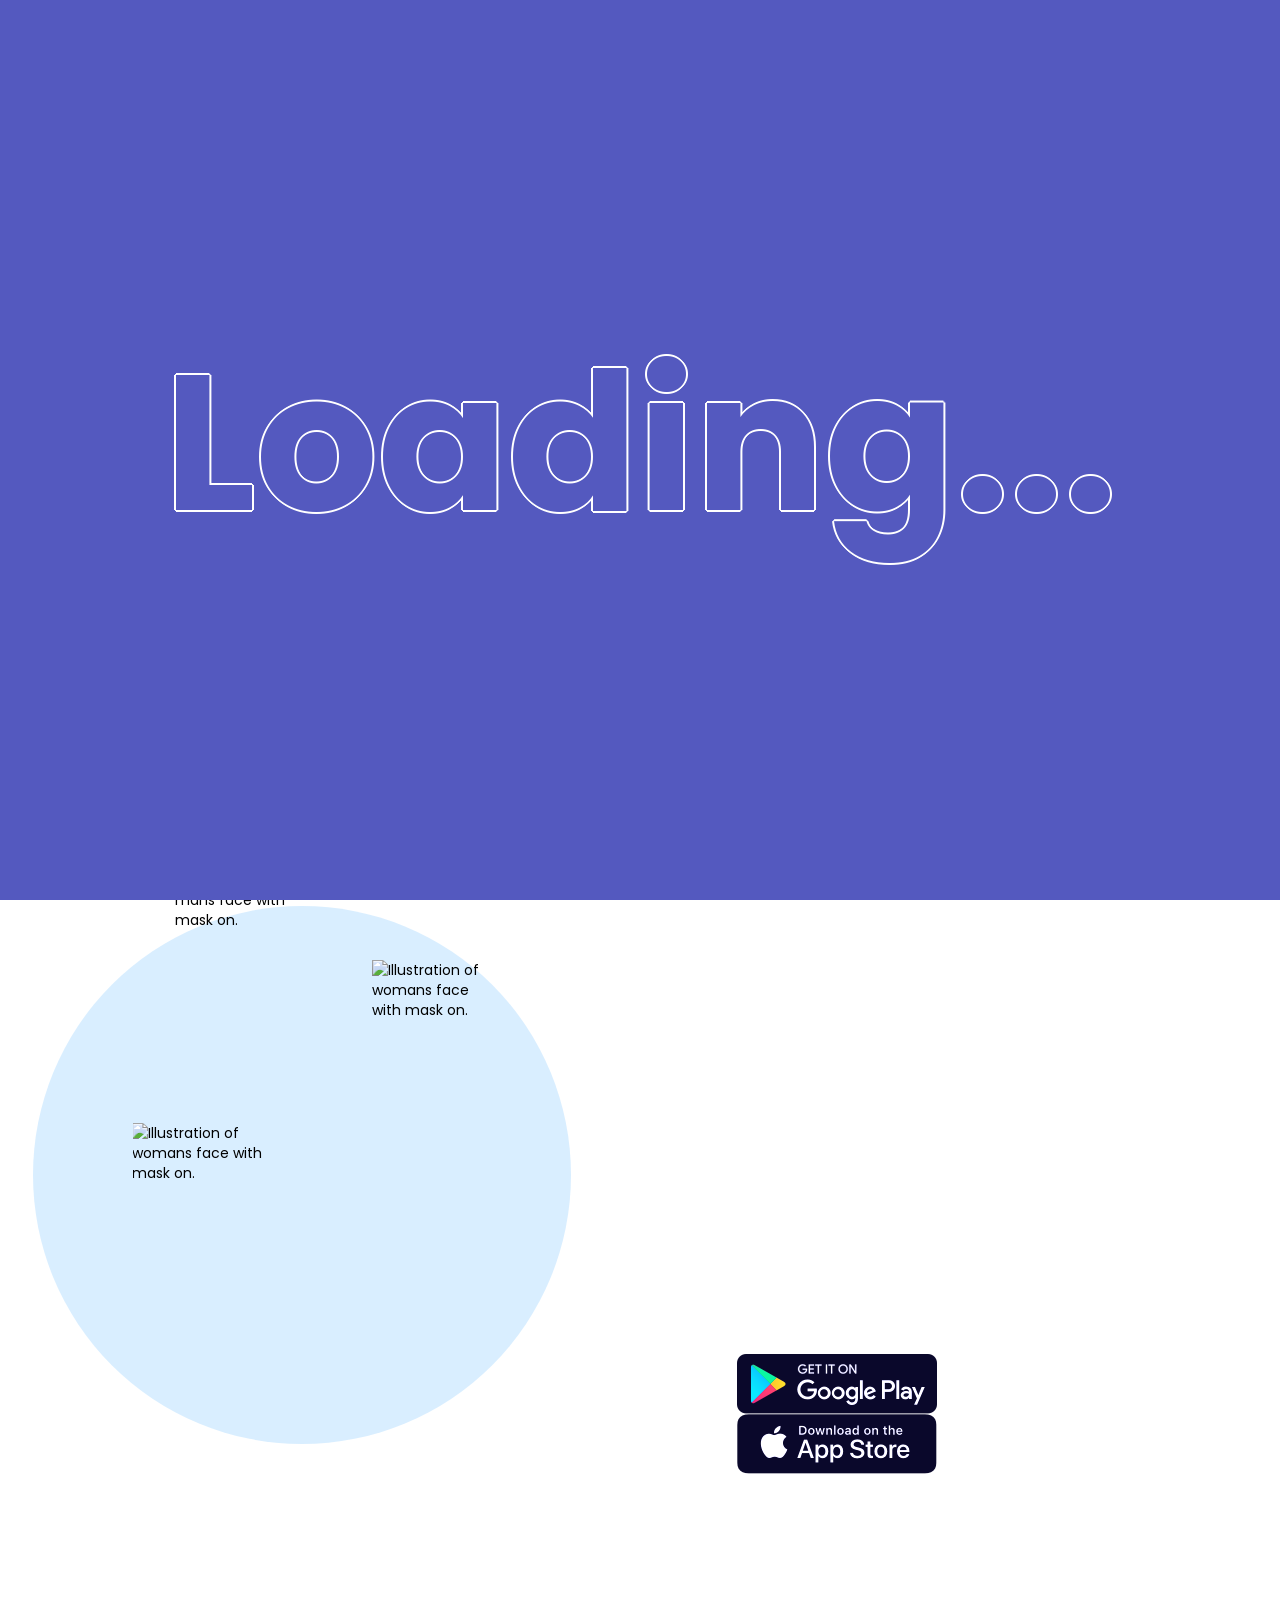
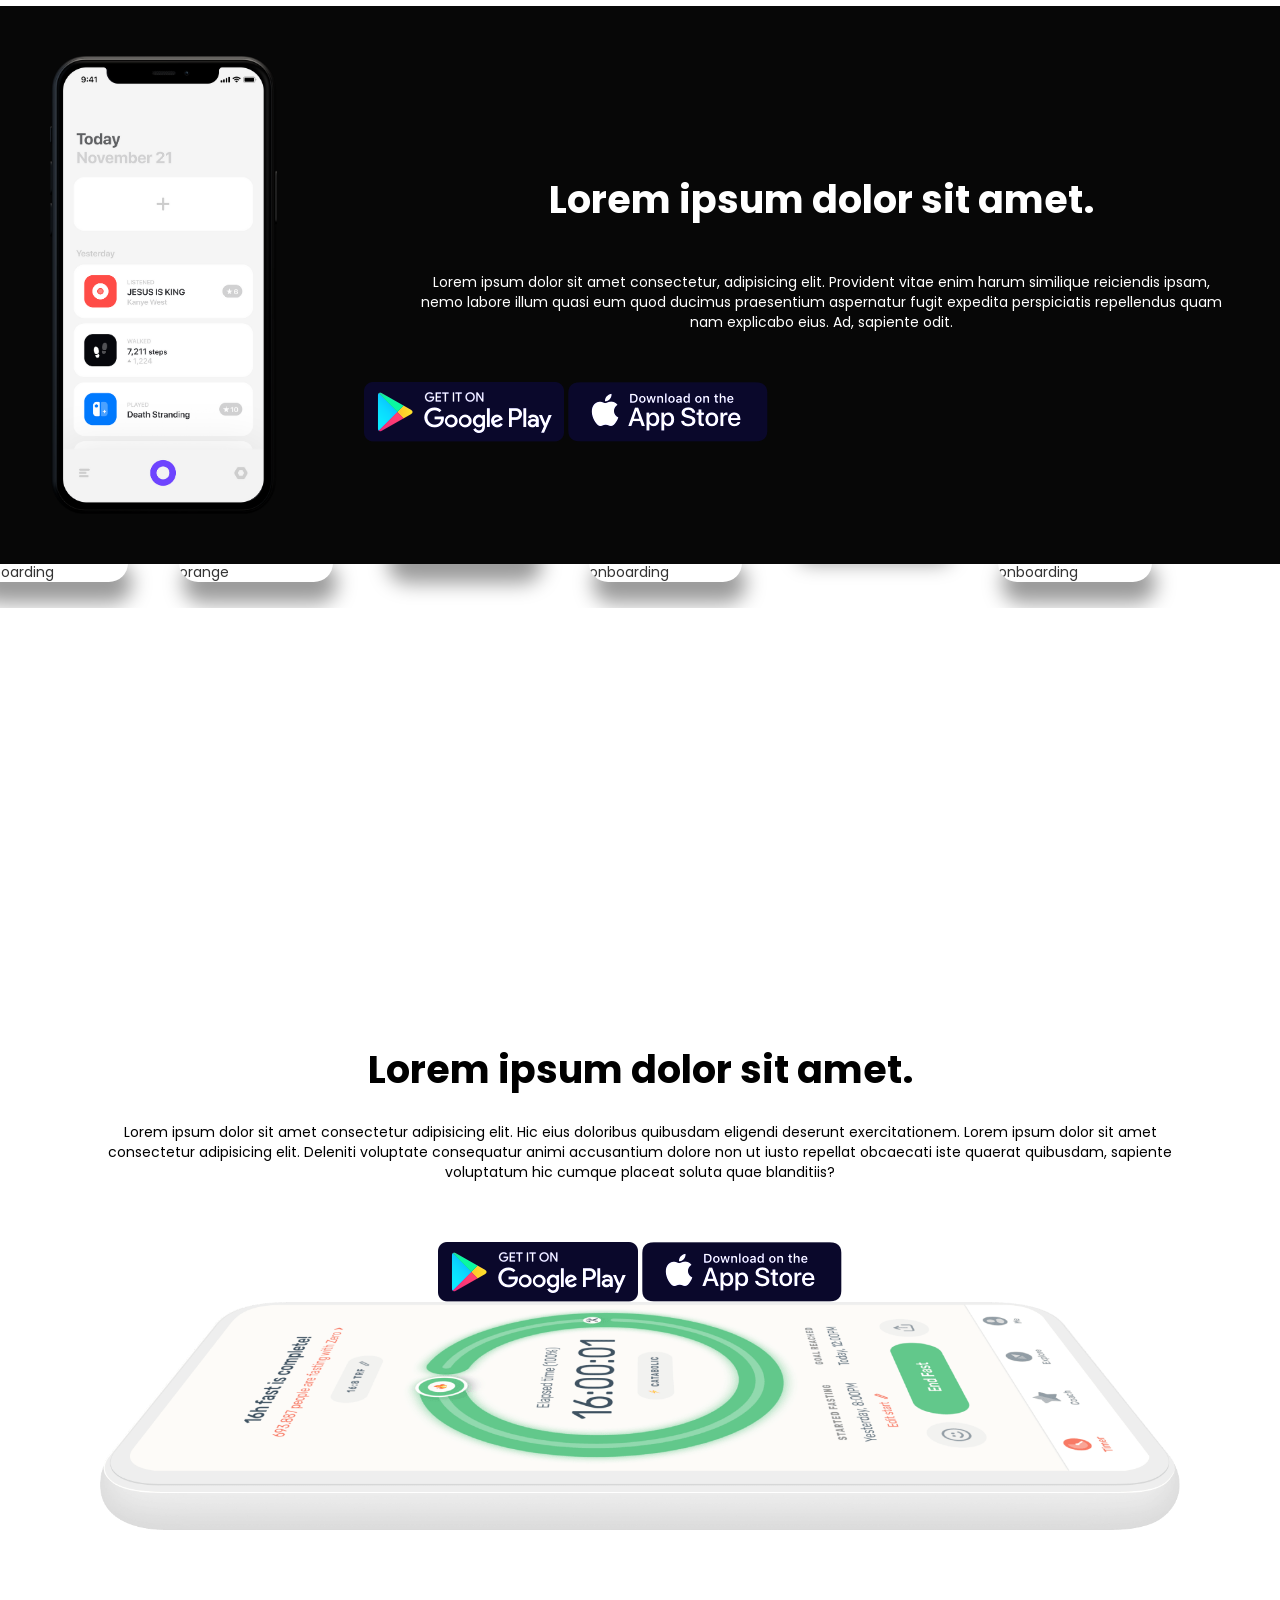
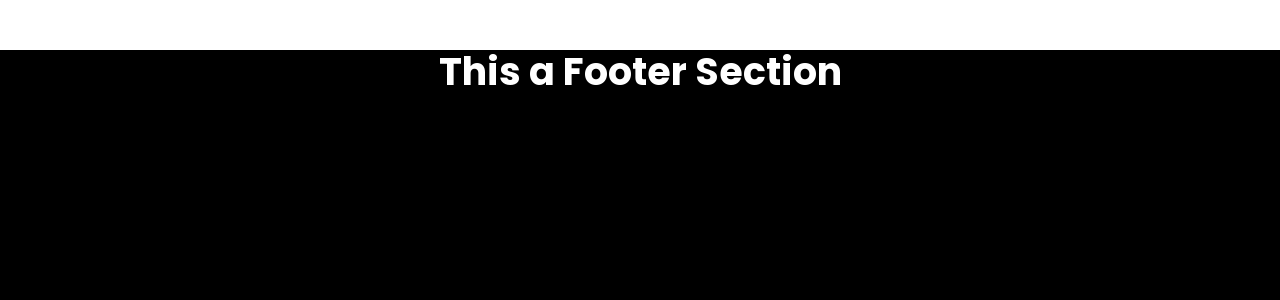
==== commit cc3a6d1b: "felomee" ====
--- a/index.html
+++ b/index.html
@@ -302,12 +302,18 @@
                 eligendi deserunt exercitationem. Lorem ipsum dolor sit amet consectetur adipisicing elit. Deleniti
                 voluptate consequatur animi accusantium dolore non ut iusto repellat obcaecati iste quaerat
                 quibusdam, sapiente voluptatum hic cumque placeat soluta quae blanditiis?</p>
-            <div class="div2686">
-                <img src="assets/img/android-badge.png" alt="" class="download-icon">
-                <img src="assets/img/ios-badge.png" alt="" class="download-icon">
-            </div>
-
-            <img src="assets/img/mob1.png" alt="" class="img-nd">
+                
+                <div class="div2686">
+                    <img src="assets/img/android-badge.png" alt="" class="download-icon">
+                    <img src="assets/img/ios-badge.png" alt="" class="download-icon">
+                </div>
+              
+               <div class="div476">
+                <img src="assets/img/mob1.png" alt="" class="download-icon">
+               </div>
+             
+
+           
         </div>
         </section>
         <!-- <div class="div22">
--- a/assets/css/style.css
+++ b/assets/css/style.css
@@ -20,8 +20,7 @@
 }
 /* home page sec  */
 .download-icon{
-  padding: 15px;
-}
+ }
 .main-p{
   color: black !important;
 }
@@ -81,23 +80,12 @@
   height: 700px !important;
 }
   .div2686{
-    width: 100%;
-    height: auto;
-  }
-  .download-icon{
-    width: 80%;
-    height: auto;
-    display: block;
-    padding: 10px;
- 
-  }
-}
-.div2686{
-  
-  align-items: center;
-  justify-items: center;
-  
-}
+    display: flex;
+    align-items: center;
+   }
+
+}
+
 .div414 {
   width: 100vw;
   height: auto;
@@ -110,7 +98,8 @@
 .ddiv76 {
   margin: auto 0 auto 0;
   color: white;
-}
+  align-items: center;
+ }
 .p645{
   color: white !important;
   text-align: center;
--- a/assets/css/nav.css
+++ b/assets/css/nav.css
@@ -216,7 +216,7 @@
 
 
 .header-scroll.scrolled {
-  background-color: #ffffffc2;
+  background-color: #fffffff3;
   transition: background-color 200ms linear;
   color: #f7f5f5;
   
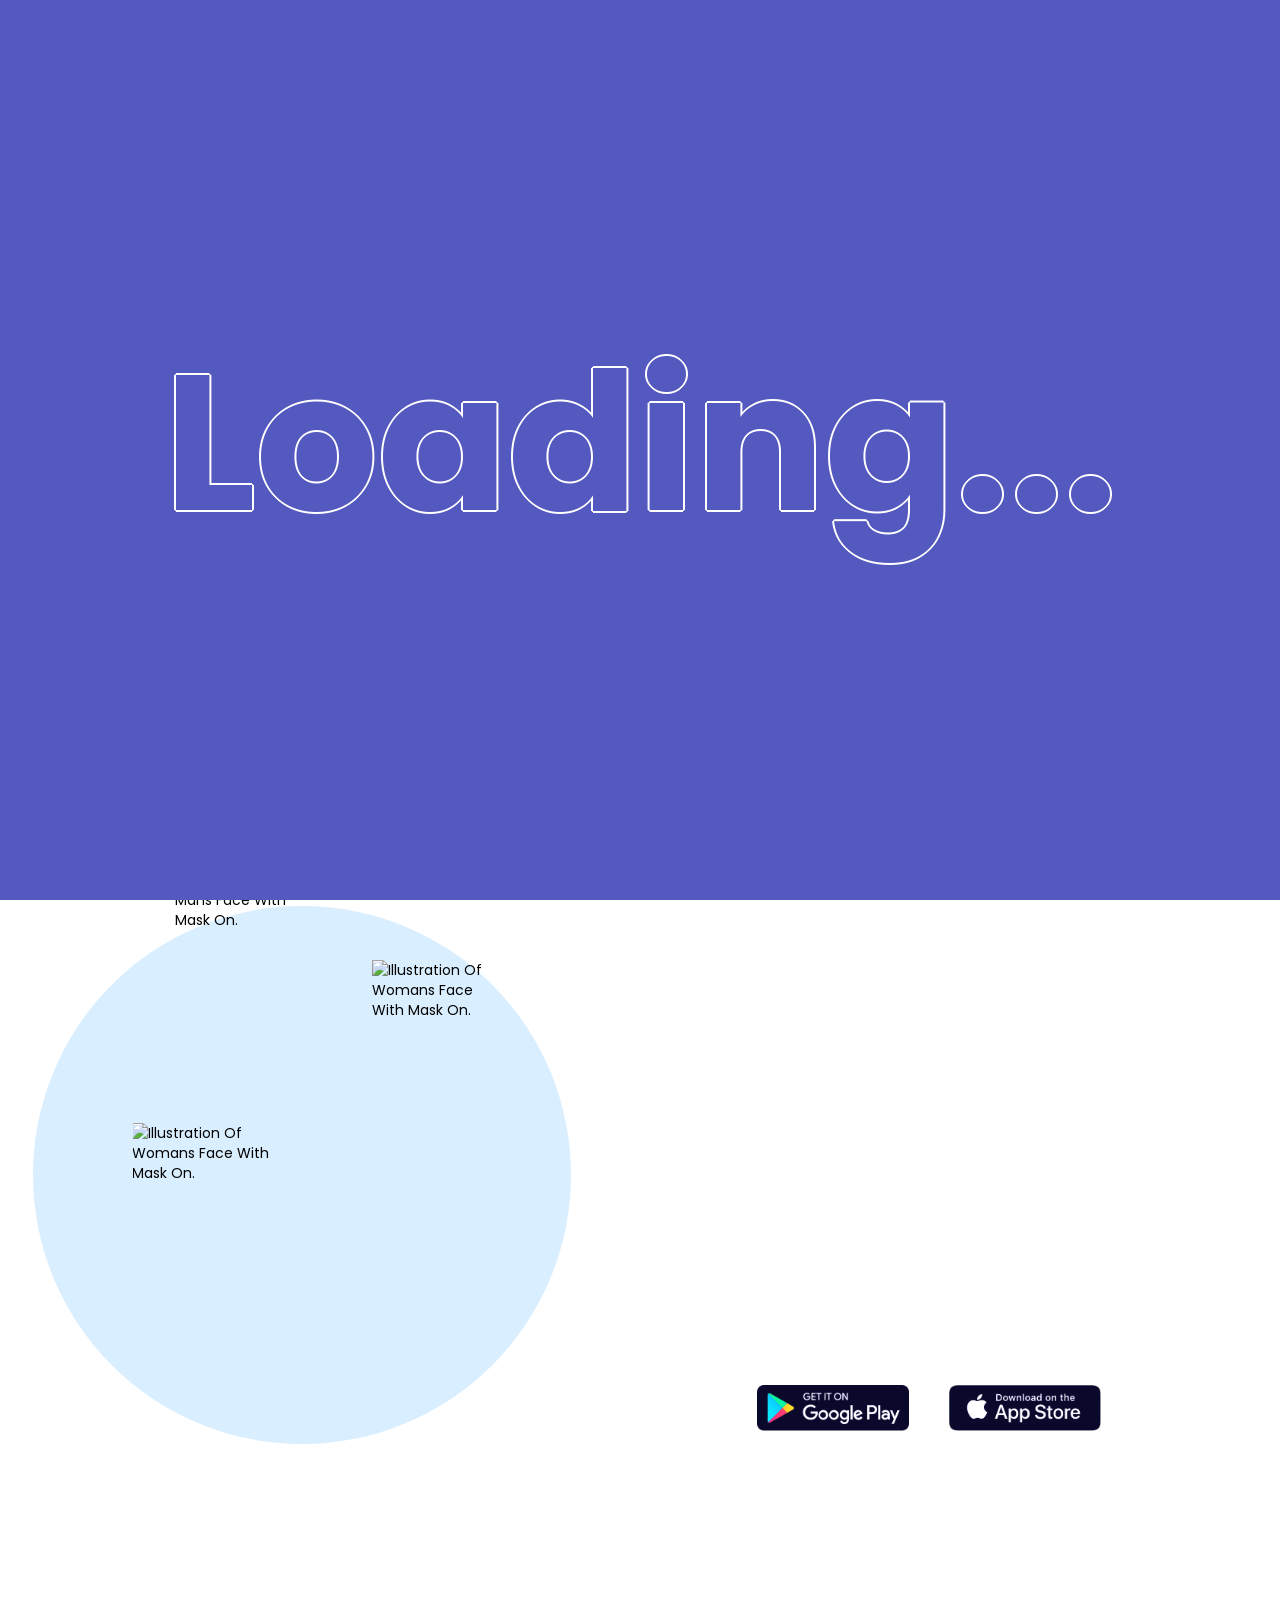
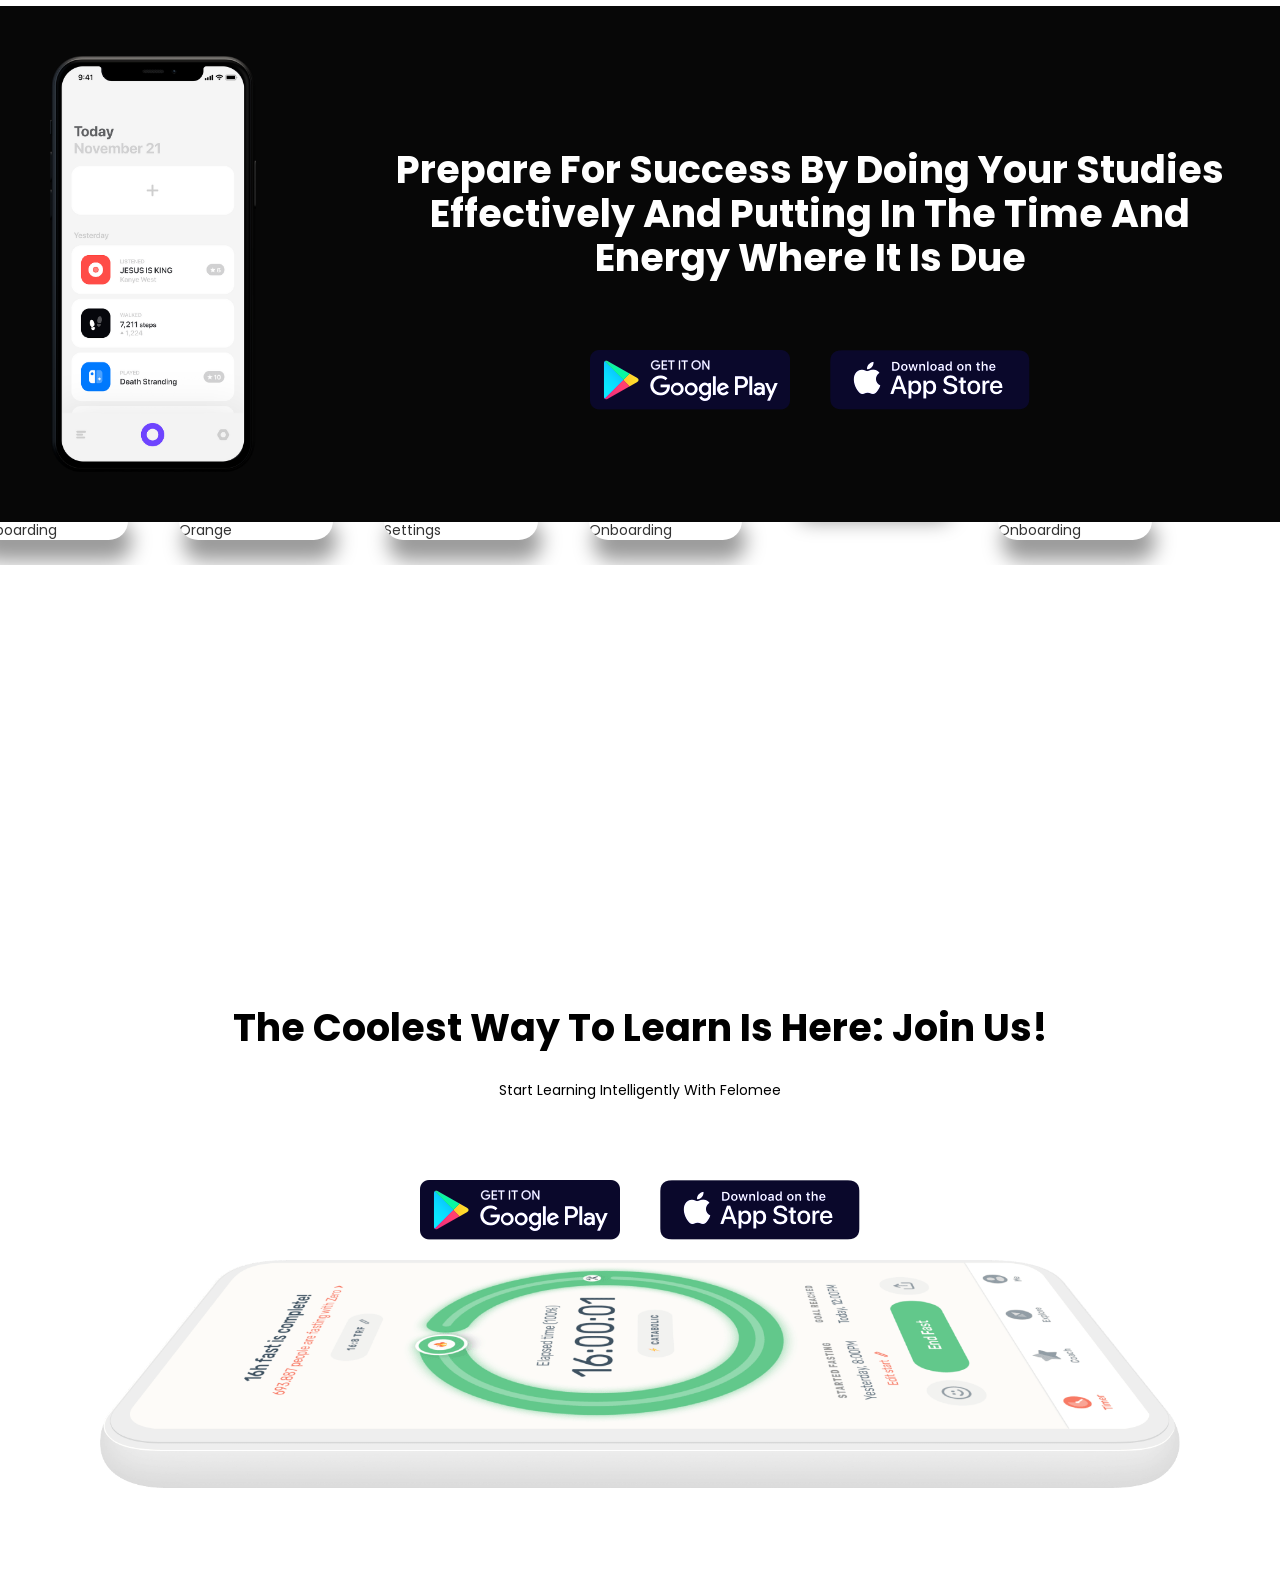
==== commit fa928d66: "felomee" ====
--- a/index.html
+++ b/index.html
@@ -1,7 +1,7 @@
 <!DOCTYPE html>
 
-<html data-wf-domain="#" data-wf-page="5ebc456382a07ea6018a4ea6"
-    data-wf-site="5ebc456382a07e6fa48a4ea7" data-wf-status="1">
+<html data-wf-domain="#" data-wf-page="5ebc456382a07ea6018a4ea6" data-wf-site="5ebc456382a07e6fa48a4ea7"
+    data-wf-status="1">
 
 <head>
     <!-- <meta content="width=device-width, initial-scale=1" name="viewport" />
@@ -9,11 +9,10 @@
     <link rel="stylesheet" href="assets/css/footer.css">
     <link rel="stylesheet" href="assets/css/wepkit.css">
     <link rel="stylesheet" href="assets/css/style.css">
-   
-        <link rel="stylesheet" href="assets/css/home.css">
+
+    <link rel="stylesheet" href="assets/css/home.css">
     <link rel="stylesheet" href="assets/css/nav.css">
-    <script src="https://code.jquery.com/jquery-3.6.0.min.js"></script>
-    <script src="https://kit.fontawesome.com/5a6770305c.js" crossorigin="anonymous"></script>
+     <script src="https://kit.fontawesome.com/5a6770305c.js" crossorigin="anonymous"></script>
 
     <script src="https://ajax.googleapis.com/ajax/libs/webfont/1.6.26/webfont.js" type="text/javascript"></script>
     <script type="text/javascript">
@@ -83,32 +82,36 @@
 </head>
 
 <body class="body">
-     <header class="header-scroll  header">
+    <header class="header-scroll  header">
         <div class="nav-con">
-            <a href="#">
-                <nav class=" navbar">
+
+            <nav class=" navbar">
+                <a href="#">
                     <div class="branding">
                         <img src="assets/img/felomee-1.png" alt="" class="logo">
 
 
                     </div>
-            </a>
-            <button type="button" class="burger" id="burger">
-                <span class="burger-line"></span>
-                <span class="burger-line"></span>
-                <span class="burger-line"></span>
-            </button>
-            <span class="overlay" id="overlay"></span>
-            <div class="menu" id="menu">
-                <ul class="menu-block">
-                    <li class="  menu-item"><a class=" menu-link" href="#"><i class="fa-solid fa-house"></i> Home</a></li>
-                    <li class="menu-item"><a class="menu-link" href="#"><i class="fa-solid fa-graduation-cap"></i> Students</a></li>
-                    <li class="menu-item"><a class="menu-link" href="#">  <img class="icon64" src="assets/img/parents-icon.png" alt=""> Parents</a></li>
-                  
-                    <li class="menu-item"><a class="menu-link" href="#"><img class="icon64" src="assets/img/ai-icon.png" alt="">
-                        a.i</a></li>
-                </ul>
-            </div>
+                </a>
+                <button type="button" class="burger" id="burger">
+                    <span class="burger-line"></span>
+                    <span class="burger-line"></span>
+                    <span class="burger-line"></span>
+                </button>
+                <span class="overlay" id="overlay"></span>
+                <div class="menu" id="menu">
+                    <ul class="menu-block">
+                        <li class="  menu-item"><a class=" menu-link" href="#">
+                                Home</a></li>
+                        <li class="menu-item"><a class="menu-link" href="#">
+                                Students</a></li>
+                        <li class="menu-item"><a class="menu-link" href="#"> Parents</a></li>
+
+                        <li class="menu-item"><a class="menu-link" href="#">
+                                a.i</a></li>
+
+                    </ul>
+                </div>
             </nav>
         </div>
     </header>
@@ -127,8 +130,8 @@
     <main id="luxy" class="main">
         <div data-w-id="60c4340a-af24-3bff-fb30-a730c03db9e5" class="lottie-wrap">
             <div data-w-id="b51709ce-afd5-029d-dc79-99d2ec884a3b" data-animation-type="lottie"
-                data-src="assets/js/5ebed222cf6b3474d2de12c9_Phone-5-15.json"
-                data-loop="0" data-direction="1" data-autoplay="0" data-is-ix2-target="1" data-renderer="canvas"
+                data-src="assets/js/5ebed222cf6b3474d2de12c9_Phone-5-15.json" data-loop="0" data-direction="1"
+                data-autoplay="0" data-is-ix2-target="1" data-renderer="canvas"
                 data-default-duration="2.2689355098532995" data-duration="0" class="lottie-phone"></div>
         </div>
         <div class="hero">
@@ -137,45 +140,50 @@
             <div data-w-id="345066f5-b01a-ab25-5116-b9f032ff04b5" class="bg-circle"></div>
             <div class="text-wrap">
 
-                <h1 data-w-id="5837a959-2eaa-b77c-6216-1bf7541f16c6" class="wlcm">Welcome felomee.ai</h1>
-                <p data-w-id="f0342d88-e0fa-f904-cd75-30e504287834" class="main-p">Lorem ipsum dolor sit amet
-                    consectetur adipisicing elit. Sed saepe ipsum impedit dolores est! Dolores tempore rem dolore
-                    officia distinctio? Quasi delectus consequuntur nulla ipsa ab ullam soluta atque excepturi.</p>
+                <h1 data-w-id="5837a959-2eaa-b77c-6216-1bf7541f16c6" class="wlcm">Its Practical <br>Its intelligent<br>Its <span class="felomee-name">felomee.ai</span></h1>
+                <p data-w-id="f0342d88-e0fa-f904-cd75-30e504287834" class="main-p">Felomee is an analytical AI that assesses your talents and tries to figure out why you've fallen short of your objectives. Felomee makes summary of all your academic strengths and weaknesses and lays up a strategy for achieving your objectives. </p>
                 <div class="div2686">
-                    <img src="assets/img/android-badge.png" alt="" class="download-icon">
-                    <img src="assets/img/ios-badge.png" alt="" class="download-icon">
-                </div>
-            </div>
-        </div>
+                    <div class="div44">
+                        <a href="" class="a32"> <img src="assets/img/android-badge.png" alt="" class="android-icon"></a>
+                    </div>
+                    <div class="div44">
+                        <a href="" class="a32"> <img src="assets/img/ios-badge.png" alt="" class="ios-icon"></a>
+                    </div>
+                </div>
+
+
+            </div>
+        </div>
+        
 
         <div data-w-id="5fb2a8bd-317e-1452-fc2e-beb22530dad8" class="section2">
             <div class="text-wrap-2">
 
-                <h1 data-w-id="e901cfca-7807-5c9e-afce-14adc610e848" class="main-headlines">Lorem ipsum dolor sit amet.
+                <h1 data-w-id="e901cfca-7807-5c9e-afce-14adc610e848" class="main-headlines">It is quick and simple to get started. 
                 </h1>
-                <p data-w-id="84723e53-e077-2009-36b7-2db9047692ec" class="main-p">Lorem ipsum dolor sit amet
-                    consectetur adipisicing elit. Mollitia, recusandae cum in velit nemo nobis esse possimus tenetur
-                    error nisi pariatur vel, debitis sed culpa.</p>
+                <p data-w-id="84723e53-e077-2009-36b7-2db9047692ec" class="main-p">felomee use multiple choice questions to track your level of expertise as well as any weaknesses in your understanding of the subject </p>
                 <div class="list-wrap">
                     <div data-w-id="315809c4-c939-6aa9-f301-8c4adc760534" class="list-item">
-                        <p class="main-p-list">Lorem ipsum dolor, sit sfdgs dgag dggad amet consectetur adipisicing
+                        <p class="main-p-list">Download the app from the Apple App Store or the Google Play Store.
                             elit.</p>
                     </div>
                     <div data-w-id="32ce5d06-e067-7910-8b8a-3bc02b5c73c3" class="list-item">
-                        <p class="main-p-list">Lorem ipsum dolor sit amet consectetur adipisicing elit. Porro?</p>
+                        <p class="main-p-list">Login using your email or phone number to create an account.
+                        </p>
                     </div>
                     <div data-w-id="8411b344-7ed1-89ff-b2c4-58832d605324" class="list-item">
-                        <p class="main-p-list">Lorem ipsum dolor sit amet consectetur adipisicing elit. Nihil, pariatur.
+                        <p class="main-p-list">Choose your topic and complete the multiple choice questions to receive your precise assessment.
+
                         </p>
                     </div>
-                    <div data-w-id="8b2d5c2d-60e9-2df6-0868-2f788d316c66" class="list-item">
-                        <p class="main-p-list">Lorem ipsum dolor sit amet consectetur adipisicing elit. Laboriosam,
-                            asperiores.</p>
-
-                    </div>
+                    
                     <div class="div2686">
-                        <img src="assets/img/android-badge.png" alt="" class="download-icon">
-                        <img src="assets/img/ios-badge.png" alt="" class="download-icon">
+                        <div class="div44">
+                            <a href="" class="a32"> <img src="assets/img/android-badge.png" alt="" class="android-icon"></a>
+                        </div>
+                        <div class="div44">
+                            <a href="" class="a32"> <img src="assets/img/ios-badge.png" alt="" class="ios-icon"></a>
+                        </div>
                     </div>
                 </div>
             </div>
@@ -197,15 +205,22 @@
                 <img src="assets/img/mob22.webp" alt="" class="img1286">
             </div>
             <div class="ddiv76">
-                <h1 class="h747">Lorem ipsum dolor sit amet.</h1>
-                <p class="p645">Lorem ipsum dolor sit amet consectetur, adipisicing elit. Provident vitae enim harum similique reiciendis ipsam, nemo labore illum quasi eum quod ducimus praesentium aspernatur fugit expedita perspiciatis repellendus quam nam explicabo eius. Ad, sapiente odit.</p>
-                <div class="div2686">
-                    <img src="assets/img/android-badge.png" alt="" class="download-icon">
-                    <img src="assets/img/ios-badge.png" alt="" class="download-icon">
-                </div>
-            </div>
-        </div>
-     
+                <h1 class="h747">prepare for success by doing your studies effectively and putting in the time and energy where it is due
+                </h1>
+                <!-- <p class="p645">Lorem ipsum dolor sit amet consectetur, adipisicing elit. Provident vitae enim harum
+                    similique reiciendis ipsam, nemo labore illum quasi eum quod ducimus praesentium aspernatur fugit
+                    expedita perspiciatis repellendus quam nam explicabo eius. Ad, sapiente odit.</p> -->
+                    <div class="div2686">
+                        <div class="div44">
+                            <a href="" class="a32"> <img src="assets/img/android-badge.png" alt="" class="android-icon"></a>
+                        </div>
+                        <div class="div44">
+                            <a href="" class="a32"> <img src="assets/img/ios-badge.png" alt="" class="ios-icon"></a>
+                        </div>
+                    </div>
+            </div>
+        </div>
+
         <!-- <div class="ai-div">
                 <div id="myRadioGroup" class="radio_container">
 
@@ -297,23 +312,24 @@
         </div>
 
         <div class="dnd-div">
-            <h1 class="h1-dnd">Lorem ipsum dolor sit amet.</h1>
-            <p class="p-dnd">Lorem ipsum dolor sit amet consectetur adipisicing elit. Hic eius doloribus quibusdam
-                eligendi deserunt exercitationem. Lorem ipsum dolor sit amet consectetur adipisicing elit. Deleniti
-                voluptate consequatur animi accusantium dolore non ut iusto repellat obcaecati iste quaerat
-                quibusdam, sapiente voluptatum hic cumque placeat soluta quae blanditiis?</p>
-                
+            <h1 class="h1-dnd">the coolest way to learn is here: join us!</h1>
+            <p class="p-dnd">Start learning intelligently with felomee
+            </p>
                 <div class="div2686">
-                    <img src="assets/img/android-badge.png" alt="" class="download-icon">
-                    <img src="assets/img/ios-badge.png" alt="" class="download-icon">
-                </div>
-              
-               <div class="div476">
+                    <div class="div44">
+                        <a href="" class="a32"> <img src="assets/img/android-badge.png" alt="" class="android-icon"></a>
+                    </div>
+                    <div class="div44">
+                        <a href="" class="a32"> <img src="assets/img/ios-badge.png" alt="" class="ios-icon"></a>
+                    </div>
+                </div>
+
+            <div class="div476">
                 <img src="assets/img/mob1.png" alt="" class="download-icon">
-               </div>
-             
-
-           
+            </div>
+
+
+
         </div>
         </section>
         <!-- <div class="div22">
@@ -329,16 +345,10 @@
             </div>
         </div> -->
 
-        <footer>
-            <div class="footer-div">
-                <div class="div664"><h1>This a Footer Section</h1></div>
-                <div class="div447"></div>
-                <div class="div665"></div>
-            </div>
-        </footer>
-
+       
+        <div id="footer"></div>
     </main>
-  
+ 
     <script src="https://d3e54v103j8qbb.cloudfront.net/js/jquery-3.5.1.min.dc5e7f18c8.js?site=5ebc456382a07e6fa48a4ea7"
         type="text/javascript" integrity="sha256-9/aliU8dGd2tb6OSsuzixeV4y/faTqgFtohetphbbj0="
         crossorigin="anonymous"></script>
--- a/assets/css/footer.css
+++ b/assets/css/footer.css
@@ -1,7 +1,81 @@
-.footer-div{
-  width: 100%;
-  height: 250px;
-  background-color: black;
-  text-align: center;
-  color: white;
-}+ 
+.container-footer {
+ width: 100%;
+height: auto;
+padding: 50px 20px 50px 20px;
+background-color: black;
+
+}
+.copy-right{
+    text-align: center;
+    color: white;
+}
+.p-copy-right{
+    color: white !important;
+}
+.copyright{
+    text-align: center;
+    background-color: black;
+    color: white ;
+}
+.social-m-icon{
+    margin-top: 40px;
+    align-items: right
+    ;
+     
+}
+.copyright-des{
+    color: white;
+    padding-top: 50px;
+}
+.fa-solid{
+    padding: 10px;
+    color: yellow;
+    
+}
+.ftr-menu li{
+    list-style: none;
+    color: white;
+}
+ .social-icon{
+    align-items: center;
+     background-color: yellow;
+     margin: 10px;
+     text-align: center;
+     padding: 6px;
+     border-radius: 10%;
+     
+ }
+ .fa-brands{
+     color: black;
+     
+ }
+ 
+.footer-logo{
+    width: 150px;
+}
+.footer-row {
+display: grid;
+grid-template-columns: repeat(auto-fit, minmax(200px, 1fr));
+grid-gap: 20px;
+ 
+}
+.footer-des{
+    color: white !important;
+}
+.div-footer {
+text-align: left;
+ 
+  
+ 
+ 
+
+}
+
+ 
+ 
+
+ 
+ 
+
+ 
--- a/assets/css/style.css
+++ b/assets/css/style.css
@@ -1,9 +1,9 @@
 
 @import url('https://fonts.googleapis.com/css2?family=Poppins&display=swap');
 
-/* @-ms-viewport{
+@-ms-viewport{
   width: device-width;
-} */
+}
 *{
   margin: 0%;
   padding: 0%;
@@ -15,12 +15,21 @@
 body,
 h1, h2, h3, h4, h5, h6, p, a, .main-p
 {
+  text-transform: capitalize;
   font-family: 'Poppins', sans-serif !important;
       text-decoration: none ;
 }
 /* home page sec  */
-.download-icon{
- }
+.div44{
+  margin: 20px;
+  
+}
+.div2686{
+  display: flex;
+ justify-content: center;
+ align-items: center;
+}
+ 
 .main-p{
   color: black !important;
 }
@@ -71,18 +80,13 @@
     margin-top: 150px !important;
     
   }
-  .text-wrap{
-    margin-top: 100px !important;
-  }
+ 
 .hero{
   padding: 100px 0 100px 0;
   width: 100vw !important;
   height: 700px !important;
 }
-  .div2686{
-    display: flex;
-    align-items: center;
-   }
+ 
 
 }
 
@@ -156,11 +160,17 @@
 /* css of ai section */
 /* AI section CSS  */
 @import url("https://fonts.googleapis.com/css?family=Open+Sans:400,400i,700");
+.felomee-name{
+  color: #EFA620;
+   
+    
+}
 .wlcm{
-  font-size: 70px;
+  font-size: 50px;
   font-weight: 600;
-  line-height: 70px;
+  line-height: 60px;
   color: black;
+  text-align: right;
 }
 
 
@@ -314,7 +324,7 @@
   color: black !important;
 
 }
-
+ 
 
 
 
--- a/assets/css/home.css
+++ b/assets/css/home.css
@@ -1,6 +1,7 @@
 
-html{font-family:sans-serif;-ms-text-size-adjust:100%;-webkit-text-size-adjust:100%}body{margin:0}article,aside,details,figcaption,figure,footer,header,hgroup,main,menu,nav,section,summary{display:block}audio,canvas,progress,video{display:inline-block;vertical-align:baseline}audio:not([controls]){display:none;height:0}[hidden],template{display:none}a{background-color:transparent}a:active,a:hover{outline:0}abbr[title]{border-bottom:1px dotted}b,strong{font-weight:bold}dfn{font-style:italic}h1{font-size:2em;margin:.67em 0}mark{background:#ff0;color:#000}small{font-size:80%}sub,sup{font-size:75%;line-height:0;position:relative;vertical-align:baseline}sup{top:-0.5em}sub{bottom:-0.25em}img{border:0}svg:not(:root){overflow:hidden}figure{margin:1em 40px}hr{box-sizing:content-box;height:0}pre{overflow:auto}code,kbd,pre,samp{font-family:monospace,monospace;font-size:1em}button,input,optgroup,select,textarea{color:inherit;font:inherit;margin:0}button{overflow:visible}button,select{text-transform:none}button,html input[type="button"],input[type="reset"]{-webkit-appearance:button;cursor:pointer}button[disabled],html input[disabled]{cursor:default}button::-moz-focus-inner,input::-moz-focus-inner{border:0;padding:0}input{line-height:normal}input[type="checkbox"],input[type="radio"]{box-sizing:border-box;padding:0}input[type="number"]::-webkit-inner-spin-button,input[type="number"]::-webkit-outer-spin-button{height:auto}input[type="search"]{-webkit-appearance:none}input[type="search"]::-webkit-search-cancel-button,input[type="search"]::-webkit-search-decoration{-webkit-appearance:none}fieldset{border:1px solid #c0c0c0;margin:0 2px;padding:.35em .625em .75em}legend{border:0;padding:0}textarea{overflow:auto}optgroup{font-weight:bold}table{border-collapse:collapse;border-spacing:0}td,th{padding:0}
-
+ html {
+  scroll-behavior: smooth !important;
+}
 /* ==========================================================================
    Start of base Webflow CSS - If you're looking for some ultra-clean CSS, skip the boilerplate and see the unminified code below.
    ========================================================================== */
@@ -144,6 +145,8 @@
    }
    
    .text-wrap {
+  
+     align-items: center !important;
      position: absolute;
      left: 12.6vw;
      display: -webkit-box;
@@ -151,7 +154,7 @@
      display: -ms-flexbox;
      display: flex;
      width: 31vw;
-     height: 60vw;
+     height: 50vw;
      -webkit-box-orient: vertical;
      -webkit-box-direction: normal;
      -webkit-flex-direction: column;
@@ -342,6 +345,9 @@
      line-height: 6vw;
      font-weight: 800;
    }
+   .wlcm{
+     text-align: left;
+   }
    
    .main-p {
      margin-bottom: 2vw;
@@ -350,6 +356,7 @@
      font-size: 1.15vw;
      line-height: 1.7vw;
      font-weight: 400;
+     text-align: left;
    }
    
    .main-p.center {
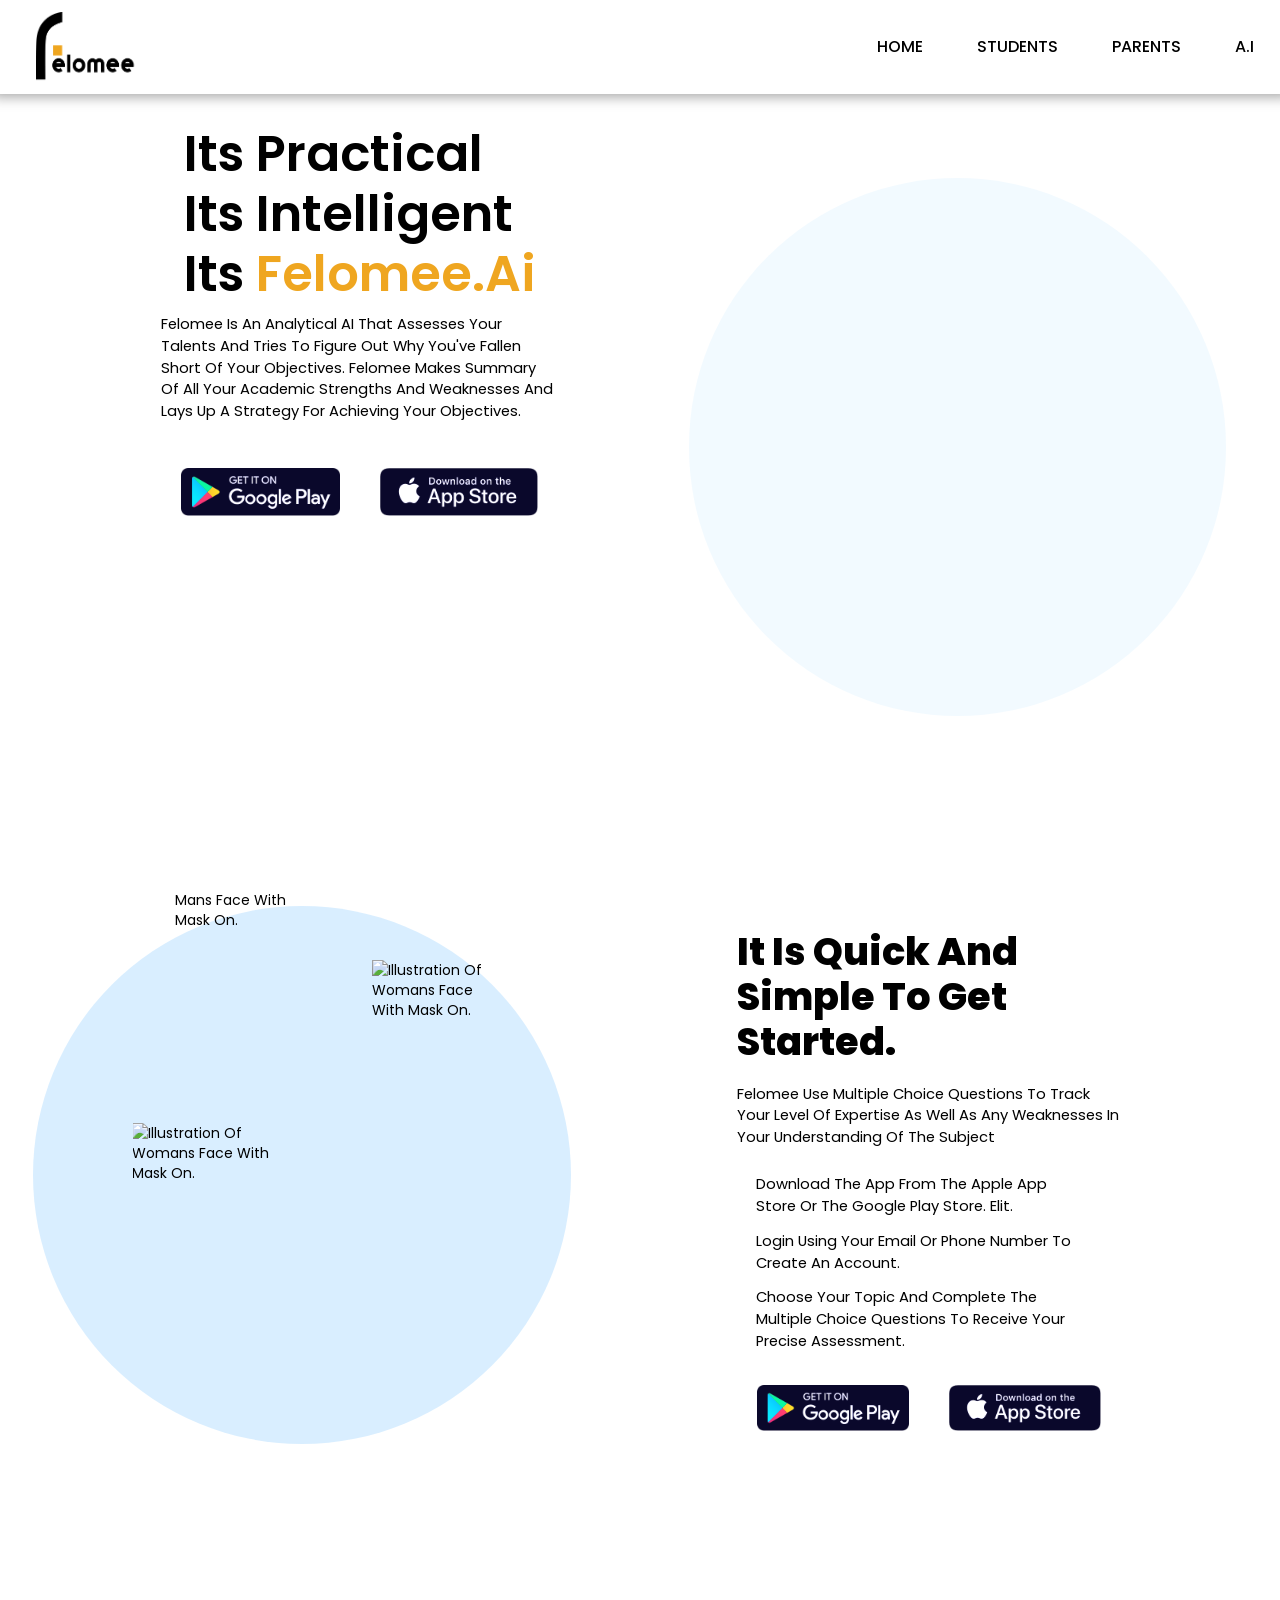
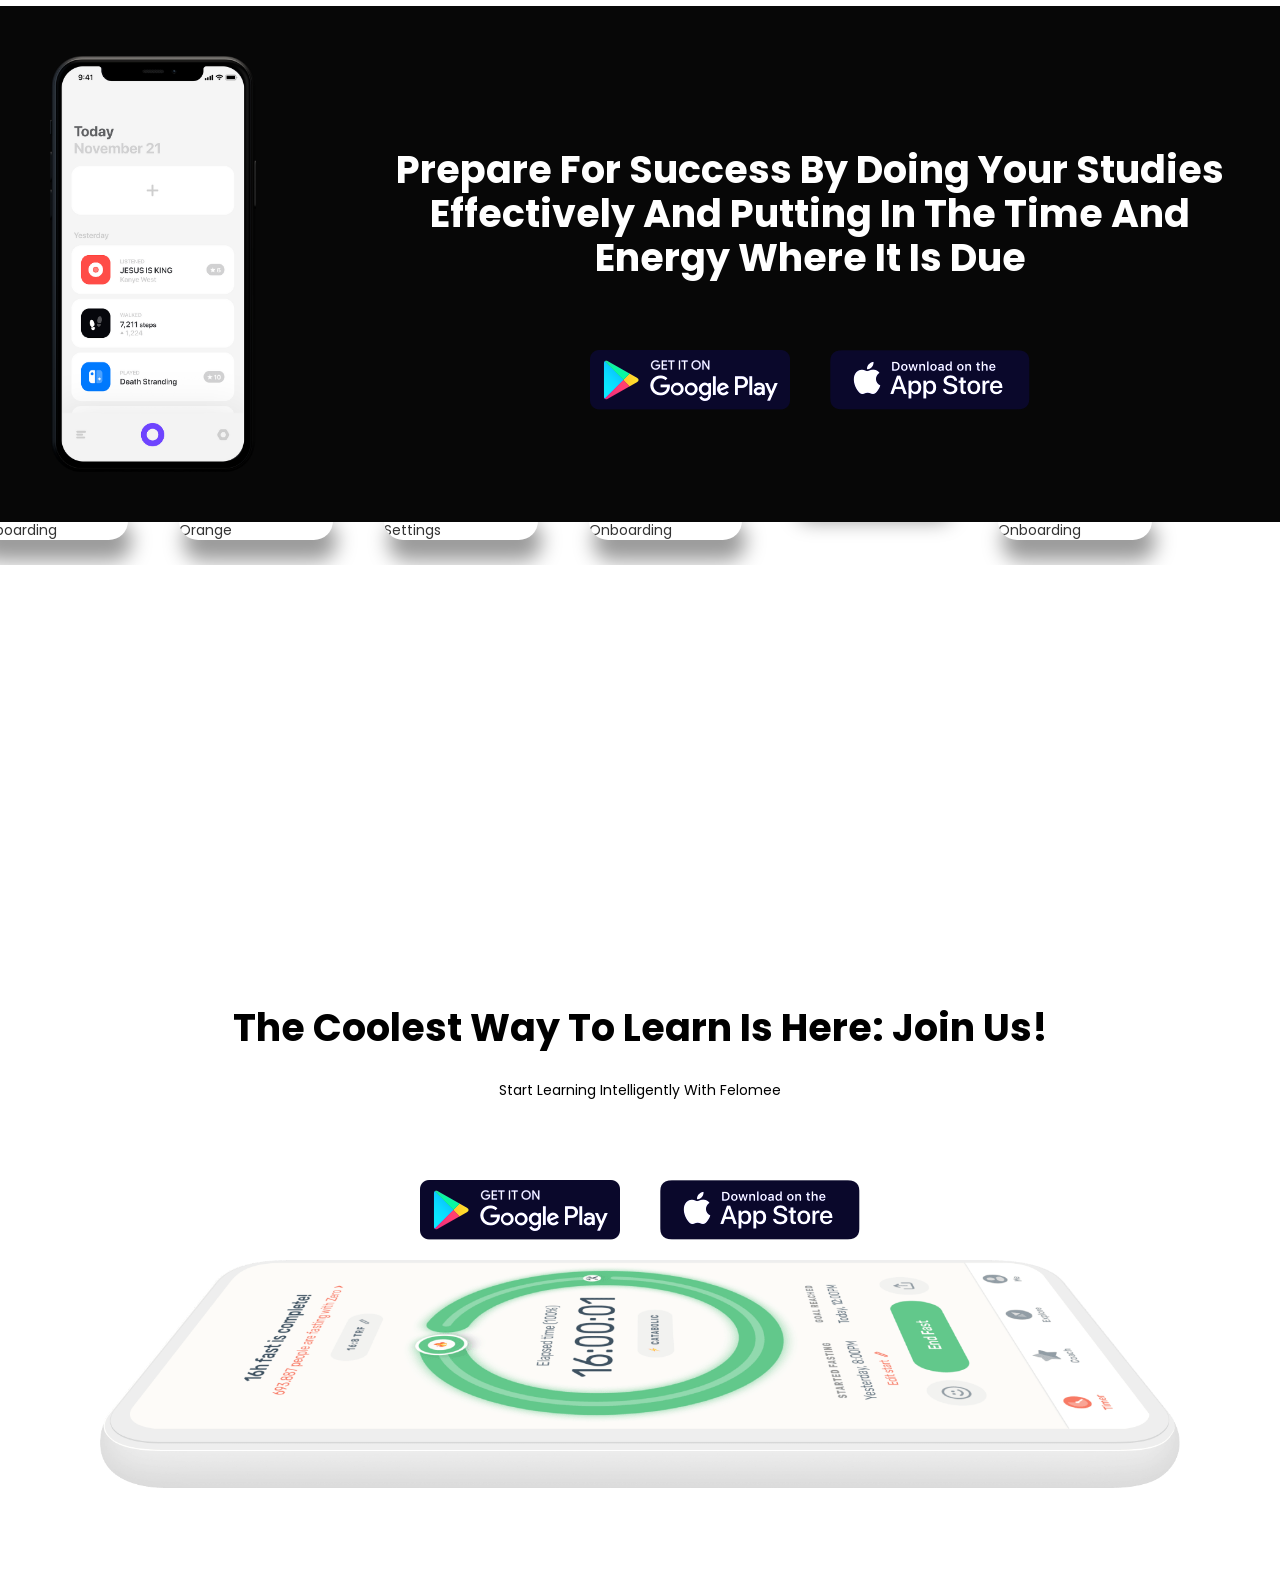
==== commit 7916554f: "felomee" ====
--- a/index.html
+++ b/index.html
@@ -7,78 +7,12 @@
     <!-- <meta content="width=device-width, initial-scale=1" name="viewport" />
     <meta name="viewport" content="width=device-width"> -->
     <link rel="stylesheet" href="assets/css/footer.css">
-    <link rel="stylesheet" href="assets/css/wepkit.css">
     <link rel="stylesheet" href="assets/css/style.css">
-
     <link rel="stylesheet" href="assets/css/home.css">
     <link rel="stylesheet" href="assets/css/nav.css">
-     <script src="https://kit.fontawesome.com/5a6770305c.js" crossorigin="anonymous"></script>
-
+    <script src="https://kit.fontawesome.com/5a6770305c.js" crossorigin="anonymous"></script>
     <script src="https://ajax.googleapis.com/ajax/libs/webfont/1.6.26/webfont.js" type="text/javascript"></script>
-    <script type="text/javascript">
-        WebFont.load({
-            google: {
-                families: ["Work Sans:300,regular,600,700,800,italic,600italic,700italic,800italic"]
-            }
-        });
-    </script>
-    <!--[if lt IE 9]><script src="https://cdnjs.cloudflare.com/ajax/libs/html5shiv/3.7.3/html5shiv.min.js" type="text/javascript"></script><![endif]-->
-    <script type="text/javascript">
-        ! function (o, c) {
-            var n = c.documentElement,
-                t = " w-mod-";
-            n.className += t + "js", ("ontouchstart" in o || o.DocumentTouch && c instanceof DocumentTouch) && (n.className += t + "touch")
-        }(window, document);
-    </script>
-
-
-    <style>
-        .w-webflow-badge {
-            display: none !important;
-        }
-
-        ::-moz-selection {
-            /* Code for Firefox */
-            color: white;
-            background: #4DB0FF;
-        }
-
-        ::selection {
-            color: white;
-            background: #4DB0FF;
-        }
-    </style>
-    <script>
-        /* Sample function that returns boolean in case the browser is Internet Explorer*/
-        function isIE() {
-            ua = navigator.userAgent;
-            /* MSIE used to detect old browsers and Trident used to newer ones*/
-            var is_ie = ua.indexOf("MSIE ") > -1 || ua.indexOf("Trident/") > -1;
-
-            return is_ie;
-        }
-        /* Create an alert to show if the browser is IE or not */
-        if (isIE()) {
-            alert('This site is not supported on the Internet Explorer browser. Please view on the latest version of Chrome or Firefox for the best experience.');
-            /* }else{
-                alert('It is NOT InternetExplorer');*/
-        }
-
-
-
-
-        if (window.addEventListener) {
-            var keys = [],
-                konami = "38,38,40,40,37,39,37,39,66,65";
-            window.addEventListener("keydown", function (e) {
-                keys.push(e.keyCode);
-                if (keys.toString().indexOf(konami) >= 0) {
-                    alert('You think you fancy huh? 🖖');
-                    keys = [];
-                };
-            }, true);
-        };
-    </script>
+    <title>felomee.ai</title>
 </head>
 
 <body class="body">
@@ -140,8 +74,12 @@
             <div data-w-id="345066f5-b01a-ab25-5116-b9f032ff04b5" class="bg-circle"></div>
             <div class="text-wrap">
 
-                <h1 data-w-id="5837a959-2eaa-b77c-6216-1bf7541f16c6" class="wlcm">Its Practical <br>Its intelligent<br>Its <span class="felomee-name">felomee.ai</span></h1>
-                <p data-w-id="f0342d88-e0fa-f904-cd75-30e504287834" class="main-p">Felomee is an analytical AI that assesses your talents and tries to figure out why you've fallen short of your objectives. Felomee makes summary of all your academic strengths and weaknesses and lays up a strategy for achieving your objectives. </p>
+                <h1 data-w-id="5837a959-2eaa-b77c-6216-1bf7541f16c6" class="wlcm">Its Practical <br>Its
+                    intelligent<br>Its <span class="felomee-name">felomee.ai</span></h1>
+                <p data-w-id="f0342d88-e0fa-f904-cd75-30e504287834" class="main-p">Felomee is an analytical AI that
+                    assesses your talents and tries to figure out why you've fallen short of your objectives. Felomee
+                    makes summary of all your academic strengths and weaknesses and lays up a strategy for achieving
+                    your objectives. </p>
                 <div class="div2686">
                     <div class="div44">
                         <a href="" class="a32"> <img src="assets/img/android-badge.png" alt="" class="android-icon"></a>
@@ -154,14 +92,16 @@
 
             </div>
         </div>
-        
+
 
         <div data-w-id="5fb2a8bd-317e-1452-fc2e-beb22530dad8" class="section2">
             <div class="text-wrap-2">
 
-                <h1 data-w-id="e901cfca-7807-5c9e-afce-14adc610e848" class="main-headlines">It is quick and simple to get started. 
+                <h1 data-w-id="e901cfca-7807-5c9e-afce-14adc610e848" class="main-headlines">It is quick and simple to
+                    get started.
                 </h1>
-                <p data-w-id="84723e53-e077-2009-36b7-2db9047692ec" class="main-p">felomee use multiple choice questions to track your level of expertise as well as any weaknesses in your understanding of the subject </p>
+                <p data-w-id="84723e53-e077-2009-36b7-2db9047692ec" class="main-p">felomee use multiple choice questions
+                    to track your level of expertise as well as any weaknesses in your understanding of the subject </p>
                 <div class="list-wrap">
                     <div data-w-id="315809c4-c939-6aa9-f301-8c4adc760534" class="list-item">
                         <p class="main-p-list">Download the app from the Apple App Store or the Google Play Store.
@@ -172,14 +112,16 @@
                         </p>
                     </div>
                     <div data-w-id="8411b344-7ed1-89ff-b2c4-58832d605324" class="list-item">
-                        <p class="main-p-list">Choose your topic and complete the multiple choice questions to receive your precise assessment.
+                        <p class="main-p-list">Choose your topic and complete the multiple choice questions to receive
+                            your precise assessment.
 
                         </p>
                     </div>
-                    
+
                     <div class="div2686">
                         <div class="div44">
-                            <a href="" class="a32"> <img src="assets/img/android-badge.png" alt="" class="android-icon"></a>
+                            <a href="" class="a32"> <img src="assets/img/android-badge.png" alt=""
+                                    class="android-icon"></a>
                         </div>
                         <div class="div44">
                             <a href="" class="a32"> <img src="assets/img/ios-badge.png" alt="" class="ios-icon"></a>
@@ -205,19 +147,20 @@
                 <img src="assets/img/mob22.webp" alt="" class="img1286">
             </div>
             <div class="ddiv76">
-                <h1 class="h747">prepare for success by doing your studies effectively and putting in the time and energy where it is due
+                <h1 class="h747">prepare for success by doing your studies effectively and putting in the time and
+                    energy where it is due
                 </h1>
                 <!-- <p class="p645">Lorem ipsum dolor sit amet consectetur, adipisicing elit. Provident vitae enim harum
                     similique reiciendis ipsam, nemo labore illum quasi eum quod ducimus praesentium aspernatur fugit
                     expedita perspiciatis repellendus quam nam explicabo eius. Ad, sapiente odit.</p> -->
-                    <div class="div2686">
-                        <div class="div44">
-                            <a href="" class="a32"> <img src="assets/img/android-badge.png" alt="" class="android-icon"></a>
-                        </div>
-                        <div class="div44">
-                            <a href="" class="a32"> <img src="assets/img/ios-badge.png" alt="" class="ios-icon"></a>
-                        </div>
-                    </div>
+                <div class="div2686">
+                    <div class="div44">
+                        <a href="" class="a32"> <img src="assets/img/android-badge.png" alt="" class="android-icon"></a>
+                    </div>
+                    <div class="div44">
+                        <a href="" class="a32"> <img src="assets/img/ios-badge.png" alt="" class="ios-icon"></a>
+                    </div>
+                </div>
             </div>
         </div>
 
@@ -315,14 +258,14 @@
             <h1 class="h1-dnd">the coolest way to learn is here: join us!</h1>
             <p class="p-dnd">Start learning intelligently with felomee
             </p>
-                <div class="div2686">
-                    <div class="div44">
-                        <a href="" class="a32"> <img src="assets/img/android-badge.png" alt="" class="android-icon"></a>
-                    </div>
-                    <div class="div44">
-                        <a href="" class="a32"> <img src="assets/img/ios-badge.png" alt="" class="ios-icon"></a>
-                    </div>
-                </div>
+            <div class="div2686">
+                <div class="div44">
+                    <a href="" class="a32"> <img src="assets/img/android-badge.png" alt="" class="android-icon"></a>
+                </div>
+                <div class="div44">
+                    <a href="" class="a32"> <img src="assets/img/ios-badge.png" alt="" class="ios-icon"></a>
+                </div>
+            </div>
 
             <div class="div476">
                 <img src="assets/img/mob1.png" alt="" class="download-icon">
@@ -345,17 +288,16 @@
             </div>
         </div> -->
 
-       
+
         <div id="footer"></div>
     </main>
- 
+
     <script src="https://d3e54v103j8qbb.cloudfront.net/js/jquery-3.5.1.min.dc5e7f18c8.js?site=5ebc456382a07e6fa48a4ea7"
         type="text/javascript" integrity="sha256-9/aliU8dGd2tb6OSsuzixeV4y/faTqgFtohetphbbj0="
         crossorigin="anonymous"></script>
-    <script src="https://uploads-ssl.webflow.com/5ebc456382a07e6fa48a4ea7/js/webflow.9ddc437d1.js"
-        type="text/javascript"></script>
-    <!--[if lte IE 9]><script src="//cdnjs.cloudflare.com/ajax/libs/placeholders/3.0.2/placeholders.min.js"></script><![endif]-->
-    <script src="https://cjh.sfo2.cdn.digitaloceanspaces.com/Smooth-Scroll/luxy.js"></script>
+    <script src="assets/js/animated.js" type="text/javascript"></script>
+
+
 
     <script charset="utf-8">
         if (/Android|webOS|iPhone|iPad|iPod|BlackBerry|IEMobile|Opera Mini/i.test(navigator.userAgent)) {
@@ -368,9 +310,7 @@
         }
 
 
-        //    -webkit-transform: translate3d(0,0,0);
-        //transform: translate3d(0,0,0);
-        //}
+
 
         if (/Android|webOS|iPhone|iPad|iPod|BlackBerry|IEMobile|Opera Mini/i.test(navigator.userAgent)) { } else {
             document.body.setAttribute('style', 'overflow:hidden;');
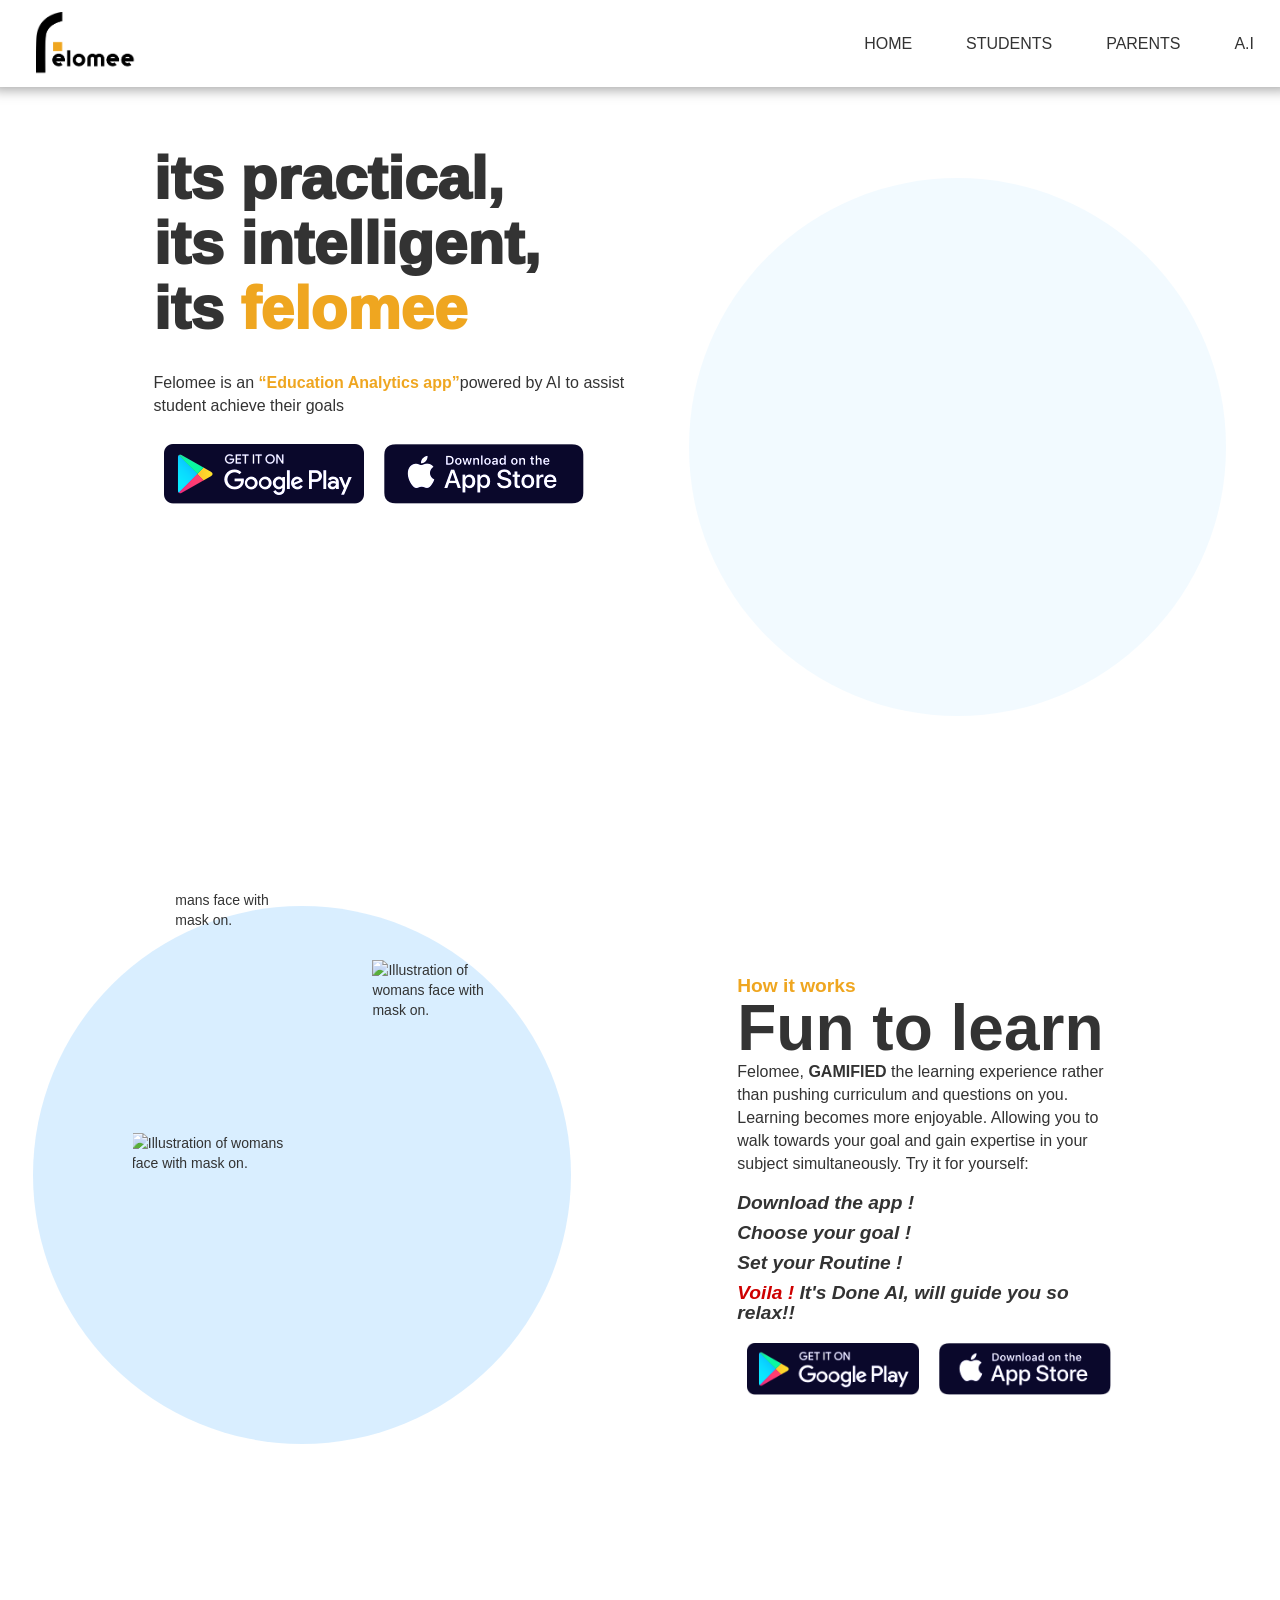
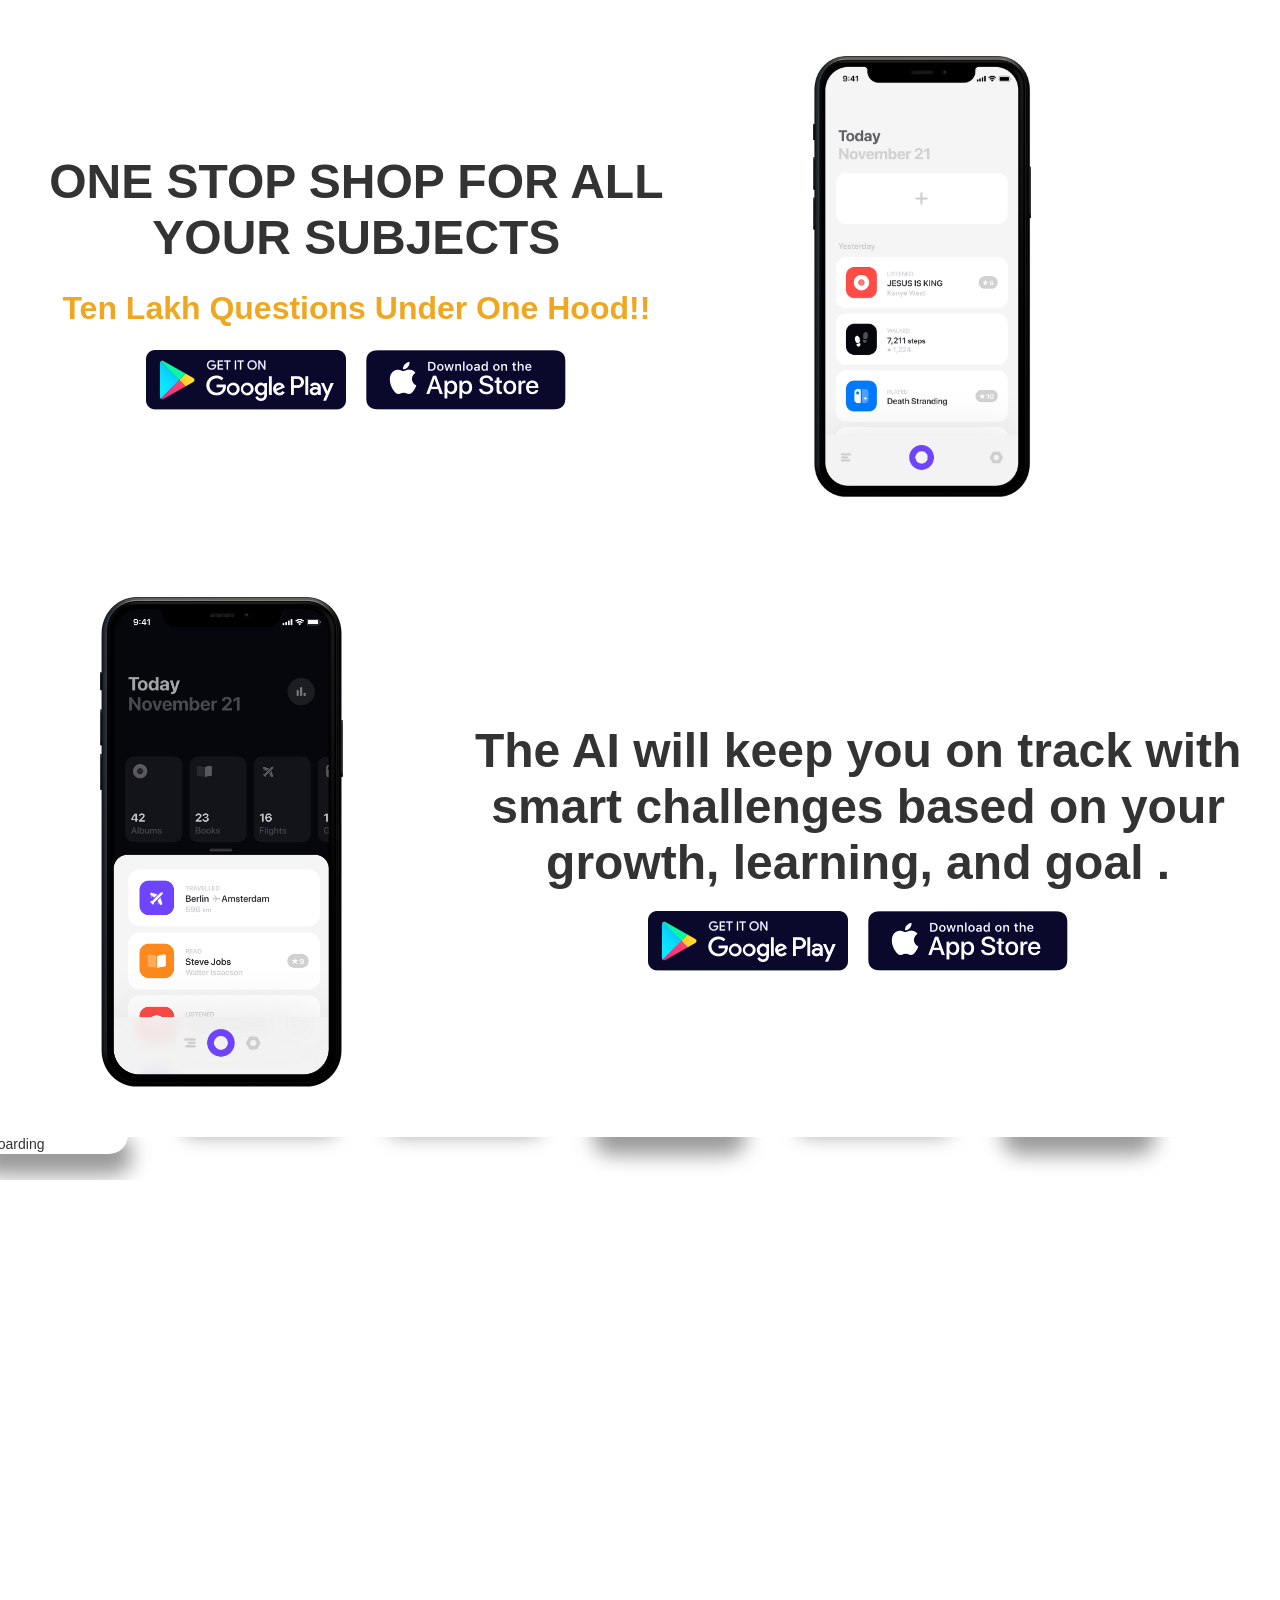
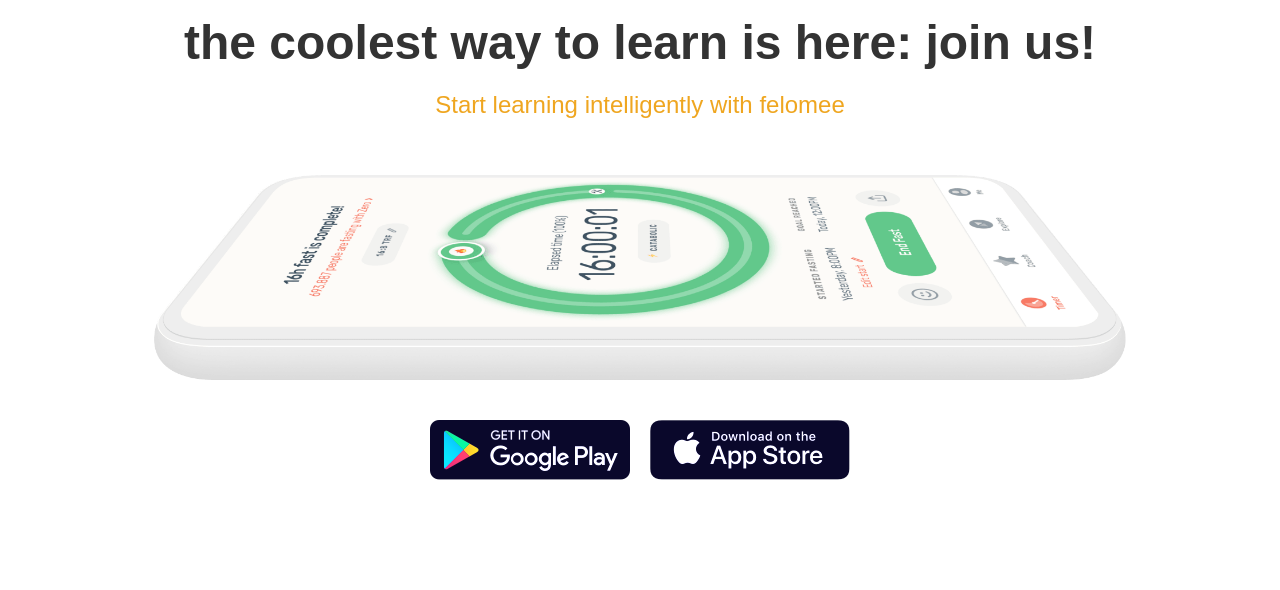
==== commit c02f508d: "felomee" ====
--- a/index.html
+++ b/index.html
@@ -66,7 +66,7 @@
             <div data-w-id="b51709ce-afd5-029d-dc79-99d2ec884a3b" data-animation-type="lottie"
                 data-src="assets/js/5ebed222cf6b3474d2de12c9_Phone-5-15.json" data-loop="0" data-direction="1"
                 data-autoplay="0" data-is-ix2-target="1" data-renderer="canvas"
-                data-default-duration="2.2689355098532995" data-duration="0" class="lottie-phone"></div>
+                data-default-duration="1.2689355098532995" data-duration="0" class="lottie-phone"></div>
         </div>
         <div class="hero">
 
@@ -74,12 +74,11 @@
             <div data-w-id="345066f5-b01a-ab25-5116-b9f032ff04b5" class="bg-circle"></div>
             <div class="text-wrap">
 
-                <h1 data-w-id="5837a959-2eaa-b77c-6216-1bf7541f16c6" class="wlcm">Its Practical <br>Its
-                    intelligent<br>Its <span class="felomee-name">felomee.ai</span></h1>
-                <p data-w-id="f0342d88-e0fa-f904-cd75-30e504287834" class="main-p">Felomee is an analytical AI that
-                    assesses your talents and tries to figure out why you've fallen short of your objectives. Felomee
-                    makes summary of all your academic strengths and weaknesses and lays up a strategy for achieving
-                    your objectives. </p>
+                <h1 class="felomee-tagline">Its Practical,<br>Its intelligent,<br>Its<span class="felomee-name">
+                        felomee</span></h1>
+                <h3 data-w-id="" class="main-p">Felomee is an <span class="ed-tage">“Education Analytics
+                        app”</span>powered by AI to assist student achieve their goals</h3>
+
                 <div class="div2686">
                     <div class="div44">
                         <a href="" class="a32"> <img src="assets/img/android-badge.png" alt="" class="android-icon"></a>
@@ -96,39 +95,30 @@
 
         <div data-w-id="5fb2a8bd-317e-1452-fc2e-beb22530dad8" class="section2">
             <div class="text-wrap-2">
-
-                <h1 data-w-id="e901cfca-7807-5c9e-afce-14adc610e848" class="main-headlines">It is quick and simple to
-                    get started.
+                <p class="p54865">How it works</p>
+                <h1 class="main-headlines">Fun to learn
                 </h1>
-                <p data-w-id="84723e53-e077-2009-36b7-2db9047692ec" class="main-p">felomee use multiple choice questions
-                    to track your level of expertise as well as any weaknesses in your understanding of the subject </p>
-                <div class="list-wrap">
-                    <div data-w-id="315809c4-c939-6aa9-f301-8c4adc760534" class="list-item">
-                        <p class="main-p-list">Download the app from the Apple App Store or the Google Play Store.
-                            elit.</p>
-                    </div>
-                    <div data-w-id="32ce5d06-e067-7910-8b8a-3bc02b5c73c3" class="list-item">
-                        <p class="main-p-list">Login using your email or phone number to create an account.
-                        </p>
-                    </div>
-                    <div data-w-id="8411b344-7ed1-89ff-b2c4-58832d605324" class="list-item">
-                        <p class="main-p-list">Choose your topic and complete the multiple choice questions to receive
-                            your precise assessment.
-
-                        </p>
-                    </div>
-
-                    <div class="div2686">
-                        <div class="div44">
-                            <a href="" class="a32"> <img src="assets/img/android-badge.png" alt=""
-                                    class="android-icon"></a>
-                        </div>
-                        <div class="div44">
-                            <a href="" class="a32"> <img src="assets/img/ios-badge.png" alt="" class="ios-icon"></a>
-                        </div>
-                    </div>
-                </div>
-            </div>
+                <p data-w-id="84723e53-e077-2009-36b7-2db9047692ec" class="main-p">Felomee, <span
+                        class="GAMIFIED">GAMIFIED</span> the learning experience rather than pushing curriculum and
+                    questions on you. Learning becomes more enjoyable. Allowing you to walk towards your goal and gain
+                    expertise in your subject simultaneously. Try it for yourself:
+                </p>
+
+                <p class="p6476">Download the app !</p>
+                <p class="p6476">Choose your goal !</p>
+                <p class="p6476">Set your Routine !</p>
+                <p class="p6476"><span class="Voila">Voila !</span> It's Done AI, will guide you so relax!!</p>
+                <div class="div2686">
+                    <div class="div44">
+                        <a href="" class="a32"> <img src="assets/img/android-badge.png" alt="" class="android-icon"></a>
+                    </div>
+                    <div class="div44">
+                        <a href="" class="a32"> <img src="assets/img/ios-badge.png" alt="" class="ios-icon"></a>
+                    </div>
+                </div>
+
+            </div>
+            
             <div data-w-id="dafb02e2-455f-d37f-1777-b07f495a0614" class="second-phone-icon-wrap"><img
                     src="https://uploads-ssl.webflow.com/5ebc456382a07e6fa48a4ea7/5ebc456382a07e47c28a4ecc_2-phone-L3.png"
                     alt="Illustration of mans face with mask on." data-w-id="9c9d8cf2-75d7-87cd-da0a-56cea5c7a981"
@@ -143,16 +133,30 @@
             <div data-w-id="285674b5-cae4-4515-f11d-fed88c408eff" class="bg-circle2"></div>
         </div>
         <div class="div414">
+
+            <div class="ddiv76">
+                <h1 class="h747">ONE STOP SHOP FOR ALL YOUR SUBJECTS</h1>
+                <h1 class="h5878">Ten Lakh Questions Under One Hood!!</h1>
+                <div class="div2686">
+                    <div class="div44">
+                        <a href="" class="a32"> <img src="assets/img/android-badge.png" alt="" class="android-icon"></a>
+                    </div>
+                    <div class="div44">
+                        <a href="" class="a32"> <img src="assets/img/ios-badge.png" alt="" class="ios-icon"></a>
+                    </div>
+                </div>
+            </div>
             <div class="div286">
                 <img src="assets/img/mob22.webp" alt="" class="img1286">
             </div>
+        </div>
+        <div class="div414">
+            <div class="div286">
+                <img src="assets/img/mob75.webp" alt="" class="img286">
+            </div>
             <div class="ddiv76">
-                <h1 class="h747">prepare for success by doing your studies effectively and putting in the time and
-                    energy where it is due
-                </h1>
-                <!-- <p class="p645">Lorem ipsum dolor sit amet consectetur, adipisicing elit. Provident vitae enim harum
-                    similique reiciendis ipsam, nemo labore illum quasi eum quod ducimus praesentium aspernatur fugit
-                    expedita perspiciatis repellendus quam nam explicabo eius. Ad, sapiente odit.</p> -->
+                <h1 class="h747">The AI will keep you on track with smart challenges based on your growth, learning, and goal .</h1>
+                
                 <div class="div2686">
                     <div class="div44">
                         <a href="" class="a32"> <img src="assets/img/android-badge.png" alt="" class="android-icon"></a>
@@ -162,8 +166,8 @@
                     </div>
                 </div>
             </div>
-        </div>
-
+            
+        </div>
         <!-- <div class="ai-div">
                 <div id="myRadioGroup" class="radio_container">
 
@@ -258,6 +262,11 @@
             <h1 class="h1-dnd">the coolest way to learn is here: join us!</h1>
             <p class="p-dnd">Start learning intelligently with felomee
             </p>
+         
+
+            <div class="div476">
+                <img src="assets/img/mob1.png" alt="" class="mob1">
+            </div>
             <div class="div2686">
                 <div class="div44">
                     <a href="" class="a32"> <img src="assets/img/android-badge.png" alt="" class="android-icon"></a>
@@ -266,11 +275,6 @@
                     <a href="" class="a32"> <img src="assets/img/ios-badge.png" alt="" class="ios-icon"></a>
                 </div>
             </div>
-
-            <div class="div476">
-                <img src="assets/img/mob1.png" alt="" class="download-icon">
-            </div>
-
 
 
         </div>
--- a/assets/css/home.css
+++ b/assets/css/home.css
@@ -2,6 +2,345 @@
  html {
   scroll-behavior: smooth !important;
 }
+
+@import url('https://fonts.googleapis.com/css2?family=Poppins:wght@900&display=swap');
+@-ms-viewport{
+  width: device-width;
+}
+*{
+  margin: 0%;
+  padding: 0%;
+
+}
+body{
+  background-color: transparent !important;
+}
+body,
+h1, h2, h3, h4, h5, h6, p, a, .main-p
+{
+   color: #333333 !important;
+  font-family: 'Poppins', sans-serif !important;
+}
+/* home page sec  */
+.div44{
+  margin: 10px;
+  align-items: left;
+  
+}
+.div2686{
+  display: flex;
+ justify-content: center;
+ align-items: left;
+}
+ 
+ 
+
+ 
+ 
+.felomee-tagline{
+  font-size: 60px;
+  text-transform: lowercase  ;
+  line-height: 65px;
+  font-family: 'Poppins', sans-serif ;  
+  font-weight: 1000;    
+  z-index: 99; 
+
+   
+}
+
+/* mobile responsive */
+@media only screen and (max-width: 768px){
+  .main-p{
+    color: black !important;
+    z-index: 99;
+  }
+  
+  .div286 img{
+    width: 100%;
+    padding: 0% !important;
+    }
+  
+  .dnd-div{
+    
+    width: 100%;
+    height: 100%;
+    background-color: white;  
+    text-align: center;
+    align-items: center;
+    color: #f1f3f5;
+    padding: 30px !important;
+  }
+  .section2{
+    width: 100vw !important;
+  min-height: 1000px !important;
+  }
+ 
+ 
+ 
+ 
+
+}
+
+.div414 {
+  width: 100%;
+  height: auto;
+  background-color: white;
+  display: flex;
+  
+
+ 
+}
+.mob1{
+  width: 90%;
+  margin-bottom: 30px;
+}
+.img286{
+  width: 90% !important;
+}
+.ddiv76 {
+  margin: auto 0 auto 0;
+   justify-content: center;
+  align-items: center;
+ }
+.p645{
+  color: white !important;
+  text-align: center;
+  margin: 50px;
+}
+.h747{
+   font-size: 3rem;
+  text-align: center;
+  line-height: 3.5rem;
+  font-weight: 700;
+   
+}
+.h5878{
+   color: #EFA620 !important;
+  font-size: 2rem;
+  text-align: center;
+  font-weight: 700;
+}
+.div286 img{
+width: 65%;
+padding: 50px;
+padding-left: 100px;
+
+}
+ 
+.div22{
+  width: 100%;
+  height: 100%;
+  background-color: #1C0732;
+  display: flex;
+
+}
+.p54865{
+  font-size: 1.2rem;
+  font-weight: 600;
+  color: #EFA620 !important;
+}
+.p6476{
+  font-size: 1.2rem;
+  font-weight: 600;
+  font-style: italic;
+}
+.Voila{
+  font-weight: 600;
+  color: #ce0000 !important;
+}
+.main-headlines{
+  font-size: 4rem;
+  margin: 0%;
+  margin-bottom: 10px;
+  color: #333333 !important;
+  
+}
+.imgg236{
+transform: rotate(270deg);
+-ms-transform: rotate(270deg);
+-moz-transform: rotate(270deg);
+-webkit-transform: rotate(270deg);
+-o-transform: rotate(270deg);
+width: 50%;
+}
+.div24{
+  color: #f1f3f5;
+  padding: 50px;
+
+}
+.p234{
+  margin-bottom: 50px;
+}
+.h42{
+  margin-bottom: 50px;
+}
+.a24{
+  text-decoration: none;
+  padding: 15px;
+  color: #000000;
+  background-color: #EFA620;
+  margin-top: 100px;
+  border-radius: 30px;
+  font-size: 25px;
+}
+
+/* css of ai section */
+/* AI section CSS  */
+ .felomee-name{
+  color: #EFA620;
+  
+   
+    
+}
+ 
+
+
+    .aipic1{
+        width: 100%;
+        height: auto;
+        
+    }
+    .ai-div {
+        width: 100%;
+        height: auto;
+        display: flex;
+        justify-content: center;
+        align-items: center;
+        flex-direction: column;
+        background-color: #1C0732;
+    }
+  }
+.ai-div {
+    width: 100%;
+    height: auto;
+    display: flex;
+    justify-content: center;
+    align-items: center;
+    flex-direction: column;
+     background-color: #1C0732;
+}
+
+.radio_container {
+    display: flex;
+    justify-content: space-around;
+    align-items: center;
+    background-color: #440050;
+    width: 280px;
+    height: 50px;
+    margin-top: 20px;
+    border-radius: 9999px;
+    box-shadow: inset 0.5px 0.5px 2px 0 rgba(0, 0, 0, 0.15);
+ 
+}
+
+input[type="radio"] {
+    appearance: none;
+    /* display: none; */
+}
+
+label {
+    font-family: "Open Sans", sans-serif;
+    font-size: 20px;
+    display: flex;
+    justify-content: center;
+    align-items: center;
+    background-color: inherit;
+    width: 220px;
+    height: 40px;
+    text-align: center;
+    border-radius: 9999px;
+    overflow: hidden;
+    transition: linear 0.3s;
+    color: #6e6e6edd;
+    cursor: pointer;
+}
+
+input[type="radio"]:checked + label {
+    background-color: #EFA620;
+    color: #f1f3f5;
+    font-weight: 900;
+    transition: 0.3s;
+}
+
+
+/* css of download section  */
+.dnd-div{
+  width: 100%;
+  height: 100%;
+  background-color: white;
+  text-align: center;
+  align-items: center;
+  color: #f1f3f5;padding: 100px;
+}
+.dnd-div h1, p{
+  color: black;
+}
+#download-sec{
+  margin: 0%;
+  padding: 0%;
+  top: 0%;
+}
+.h1-dnd{
+  margin: 0 0 30px 0;
+  padding: 0%;
+  font-size: 3rem;
+  font-weight: 900;
+
+}
+.p-dnd{
+  margin-bottom: 30px;
+  padding-bottom: 30px;
+  font-size: 1.5rem;
+  color: #EFA620 !important;
+}
+.dnd-button{
+  text-decoration: none;
+  padding: 15px;
+  font-size: 25px;
+  color: #000000;
+  background-color: #EFA620;
+  border-radius: 30px;
+  margin-top: 50px;
+  
+}
+.img-nd{
+  margin-top: 100px;
+}
+
+ 
+.d-btn {
+    padding: 15px;
+    background-color: blueviolet;
+    font-style: none;
+    color: aliceblue;
+    font-size: 25px;
+    border-radius: 30px;
+    text-decoration: none;
+
+}
+
+.d-btn {
+  padding: 15px;
+  background-color: blueviolet;
+  font-style: none;
+  color: aliceblue;
+  font-size: 25px;
+  border-radius: 30px;
+  text-decoration: none;
+
+}
+
+ 
+
+.scrolling-thumbs-container {
+  background-color: white !important;
+}
+ 
+
+
+
+
+ 
 /* ==========================================================================
    Start of base Webflow CSS - If you're looking for some ultra-clean CSS, skip the boilerplate and see the unminified code below.
    ========================================================================== */
@@ -10,94 +349,14 @@
    /* ==========================================================================
       Start of custom Webflow CSS
       ========================================================================== */
-   h1 {
-     margin-top: 20px;
-     margin-bottom: 10px;
-     font-family: 'Work Sans', sans-serif;
-     font-size: 38px;
-     line-height: 44px;
-     font-weight: 700;
-   }
-   
-   h2 {
-     margin-top: 20px;
-     margin-bottom: 10px;
-     font-size: 32px;
-     line-height: 36px;
-     font-weight: bold;
-   }
-   
-   h3 {
-     margin-top: 20px;
-     margin-bottom: 10px;
-     font-size: 24px;
-     line-height: 30px;
-     font-weight: bold;
-   }
-   
-   h4 {
-     margin-top: 10px;
-     margin-bottom: 10px;
-     font-size: 18px;
-     line-height: 24px;
-     font-weight: bold;
-   }
-   
-   h5 {
-     margin-top: 10px;
-     margin-bottom: 10px;
-     font-size: 14px;
-     line-height: 20px;
-     font-weight: bold;
-   }
-   
-   h6 {
-     margin-top: 10px;
-     margin-bottom: 10px;
-     font-size: 12px;
-     line-height: 18px;
-     font-weight: bold;
-   }
-   
-   p {
-     margin-bottom: 10px;
-   }
-   
-   a {
-     text-decoration: underline;
-   }
-   
-   ul {
-     margin-top: 0px;
-     margin-bottom: 10px;
-     padding-left: 40px;
-   }
-   
-   li {
-     font-family: 'Work Sans', sans-serif;
-     color: #777;
-     font-size: 16px;
-     line-height: 24px;
-   }
-   
-   strong {
-     font-weight: 700;
-   }
-   
-   blockquote {
-     margin-bottom: 10px;
-     padding: 10px 20px;
-     border-left: 5px solid #e2e2e2;
-     font-size: 18px;
-     line-height: 22px;
-   }
+ 
    
    .hero {
      position: relative;
      overflow: hidden;
      width: 100%;
      height: 60vw;
-     border: 1px none #000;
+     
    }
    
    .section2 {
@@ -146,14 +405,14 @@
    
    .text-wrap {
   
-     align-items: center !important;
-     position: absolute;
-     left: 12.6vw;
-     display: -webkit-box;
-     display: -webkit-flex;
-     display: -ms-flexbox;
-     display: flex;
-     width: 31vw;
+     align-items: left;
+     position: absolute;
+     left: 12vw;
+     display: -webkit-box;
+     display: -webkit-flex;
+     display: -ms-flexbox;
+     display: flex;
+     width: 40vw;
      height: 50vw;
      -webkit-box-orient: vertical;
      -webkit-box-direction: normal;
@@ -167,24 +426,9 @@
      -webkit-box-align: start;
      -webkit-align-items: flex-start;
      -ms-flex-align: start;
-     align-items: flex-start;
-   }
-   
-   .hero-heading {
-     position: relative;
-     margin-top: 0.5vw;
-     margin-bottom: 2vw;
-     -webkit-box-flex: 0;
-     -webkit-flex: 0 auto;
-     -ms-flex: 0 auto;
-     flex: 0 auto;
-     border: 1px none #000;
-     font-family: 'Work Sans', sans-serif;
-     color: #fff;
-     font-size: 6.1vw;
-     line-height: 6vw;
-     font-weight: 800;
-   }
+    }
+   
+  
    
    .text-wrap-2 {
      position: relative;
@@ -261,17 +505,7 @@
      overflow: hidden;
    }
    
-   .main-headlines {
-     position: relative;
-     margin-top: 0px;
-     margin-bottom: 1.5vw;
-     border: 1px none #000;
-     font-family: 'Work Sans', sans-serif;
-     color: #fff;
-     font-size: 3vw;
-     line-height: 3.5vw;
-     font-weight: 800;
-   }
+ 
    
    .main-headlines.center {
      margin-bottom: 1vw;
@@ -348,15 +582,19 @@
    .wlcm{
      text-align: left;
    }
-   
+   .GAMIFIED{
+     font-weight: 600;
+   }
    .main-p {
-     margin-bottom: 2vw;
-     font-family: 'Work Sans', sans-serif;
-     color: #fff;
-     font-size: 1.15vw;
-     line-height: 1.7vw;
+     margin-bottom: 1.4vw;
+     font-size: 1rem; 
+     line-height: 1.8vw;
      font-weight: 400;
      text-align: left;
+   }
+   .ed-tage{
+     color: #EFA620;
+     font-weight: 800;
    }
    
    .main-p.center {
@@ -2089,12 +2327,7 @@
      .main {
        overflow: hidden;
      }
-   
-     .main-headlines {
-       font-size: 3.4vw;
-       line-height: 3.8vw;
-     }
-   
+  
      .lottie-phone {
        display: none;
      }
@@ -2365,10 +2598,7 @@
        object-fit: scale-down;
      }
    
-     .main-headlines {
-       font-size: 5vw;
-       line-height: 7vw;
-     }
+    
    
      .lottie-phone {
        display: none;
--- a/assets/css/nav.css
+++ b/assets/css/nav.css
@@ -218,8 +218,13 @@
 .header-scroll.scrolled {
   background-color: #fffffff3;
   transition: background-color 200ms linear;
-  color: #f7f5f5;
-  
+ 
+  
+}
+.logo.scrolled{
+  width: 50px;
+  transition: 0.05s;
+  margin-left: 20px;
 }
 
 @media screen and (max-width: 768px){
@@ -238,7 +243,7 @@
 
 .logo{
   width: 100px;
-  height: 70px;
+  
   margin-left: 20px;
  }
 
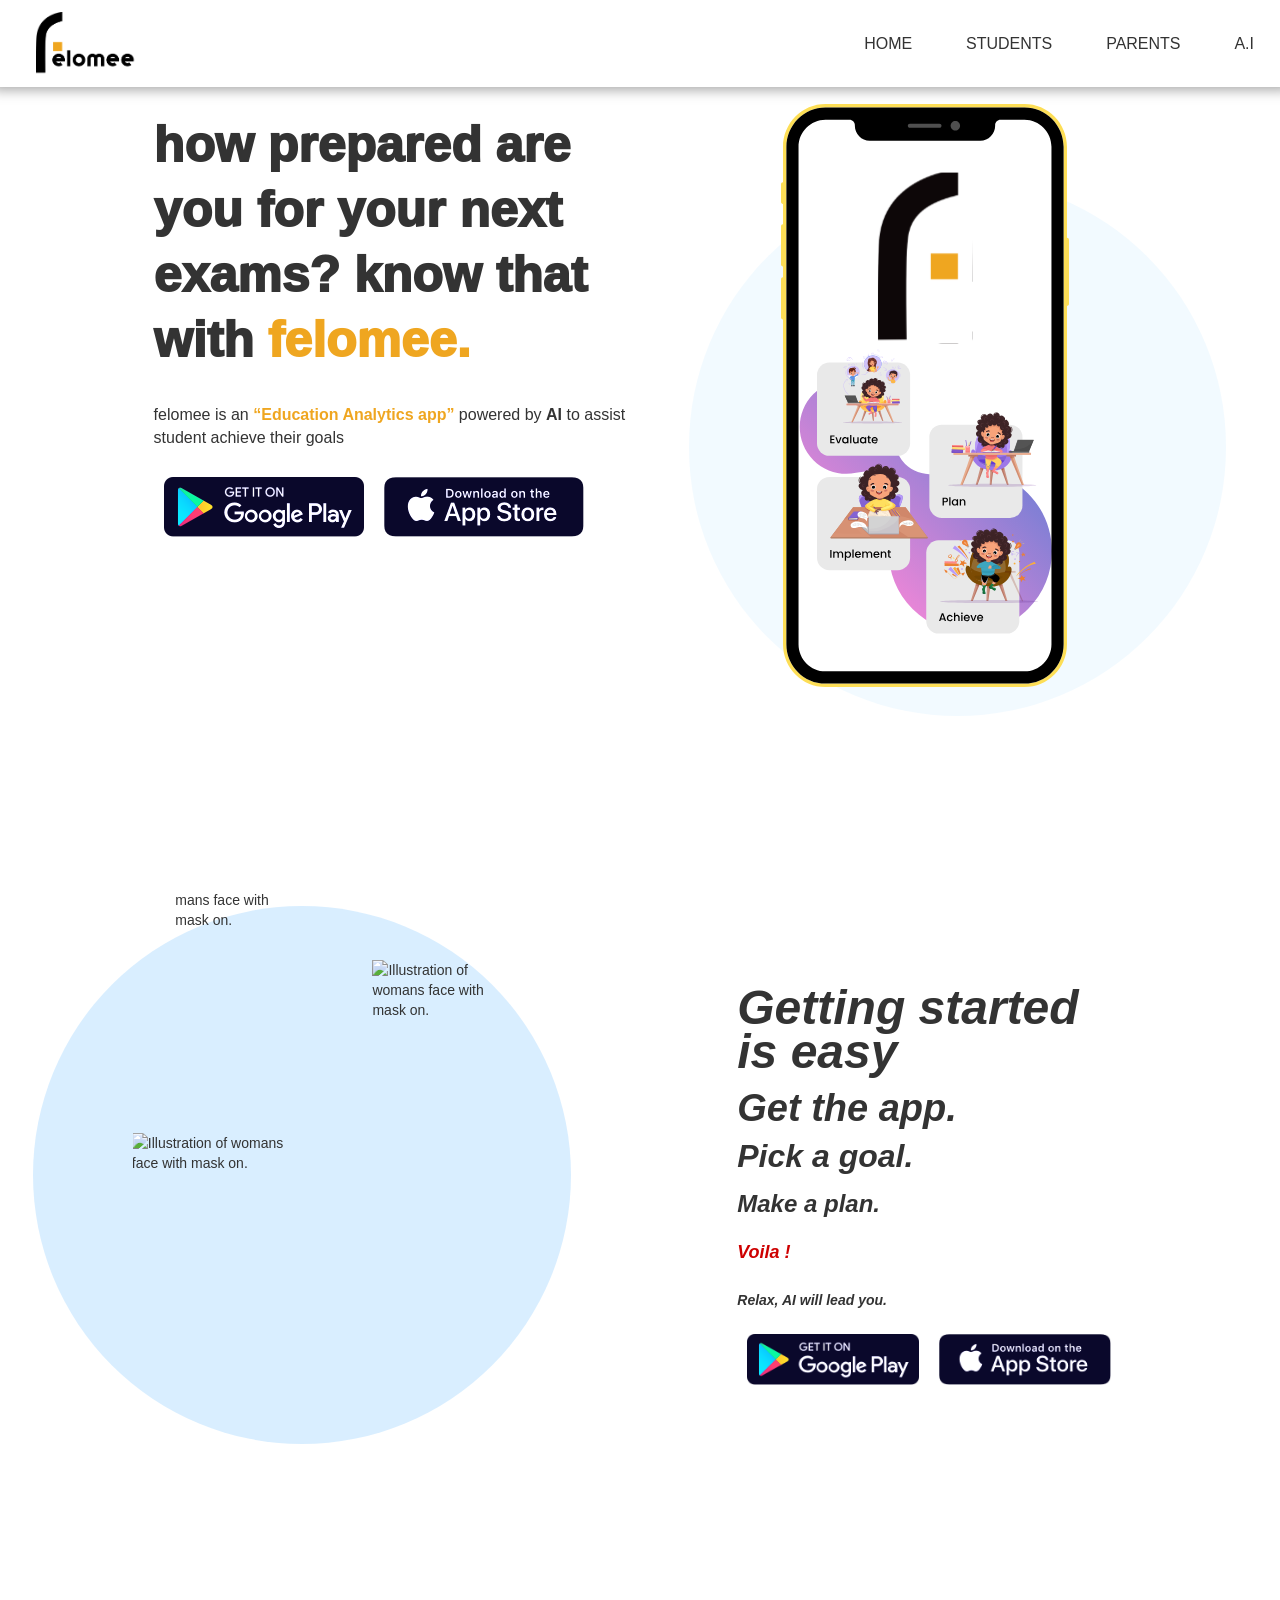
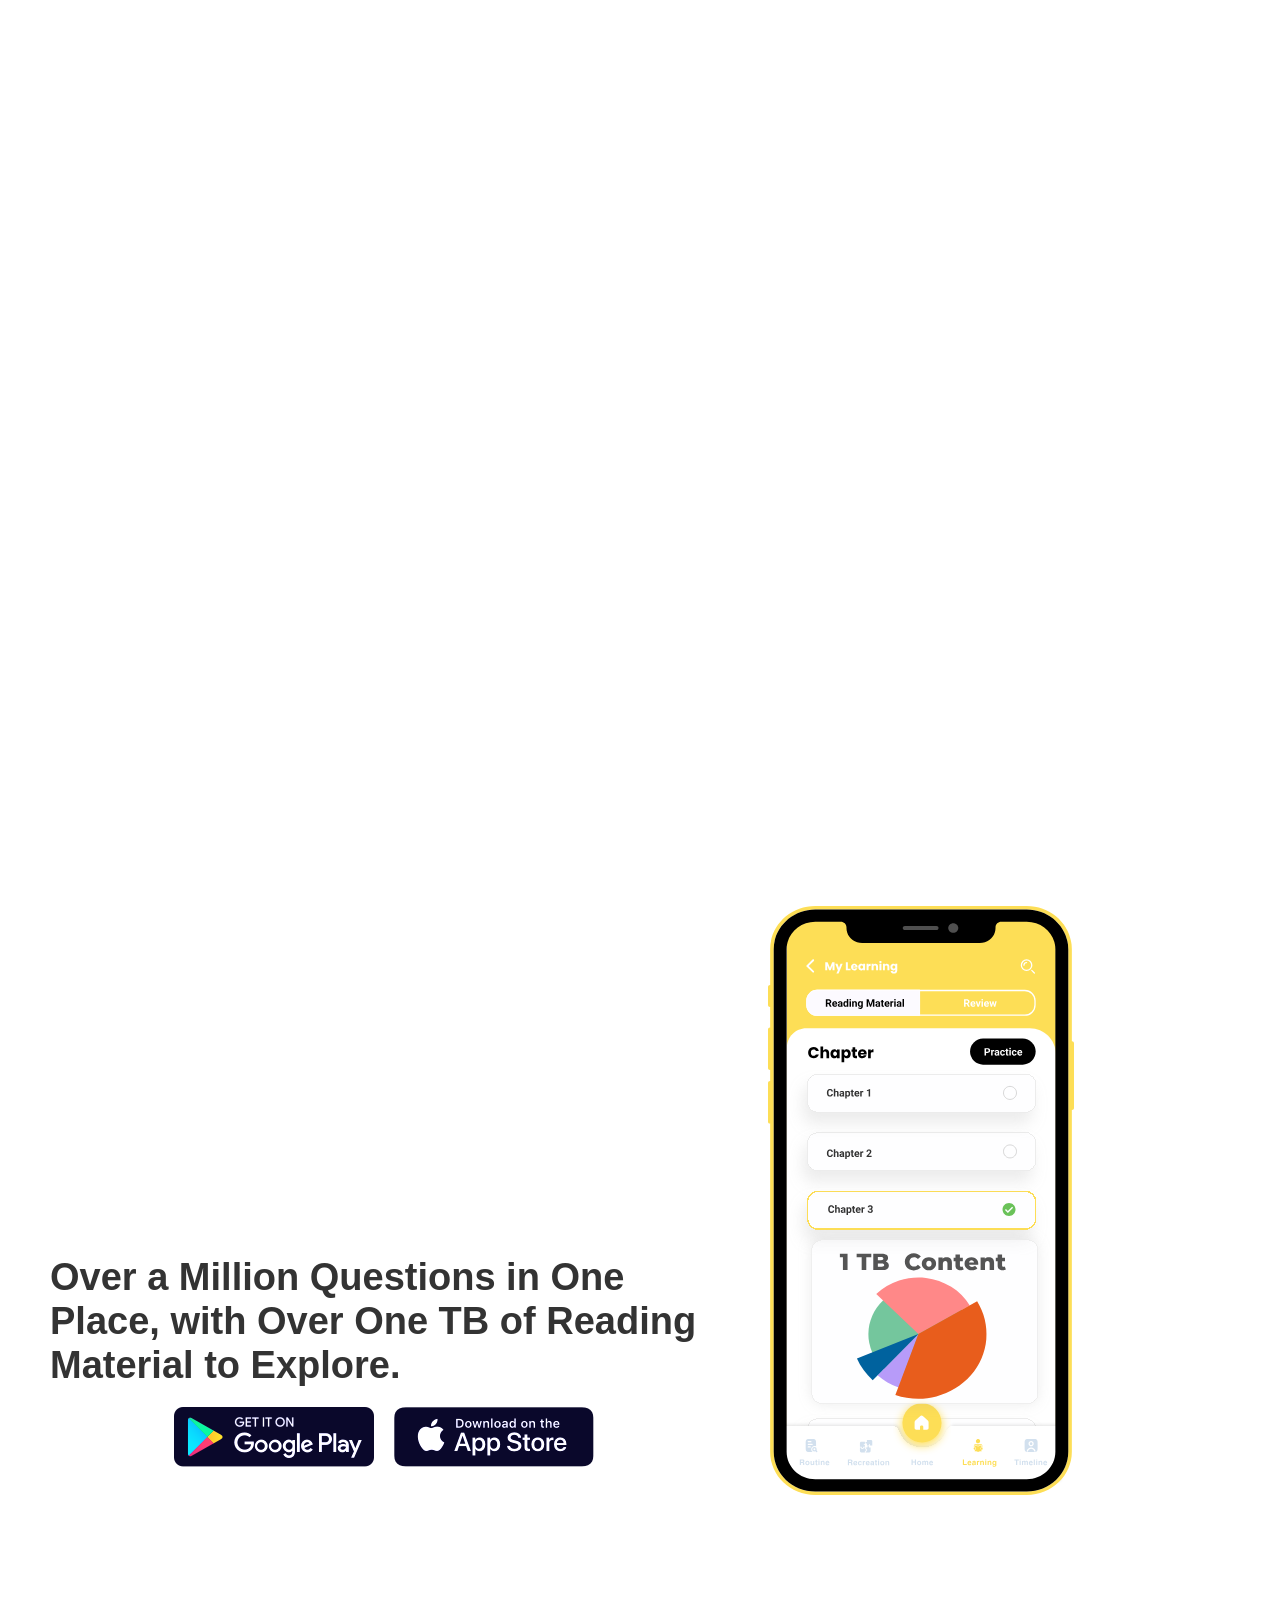
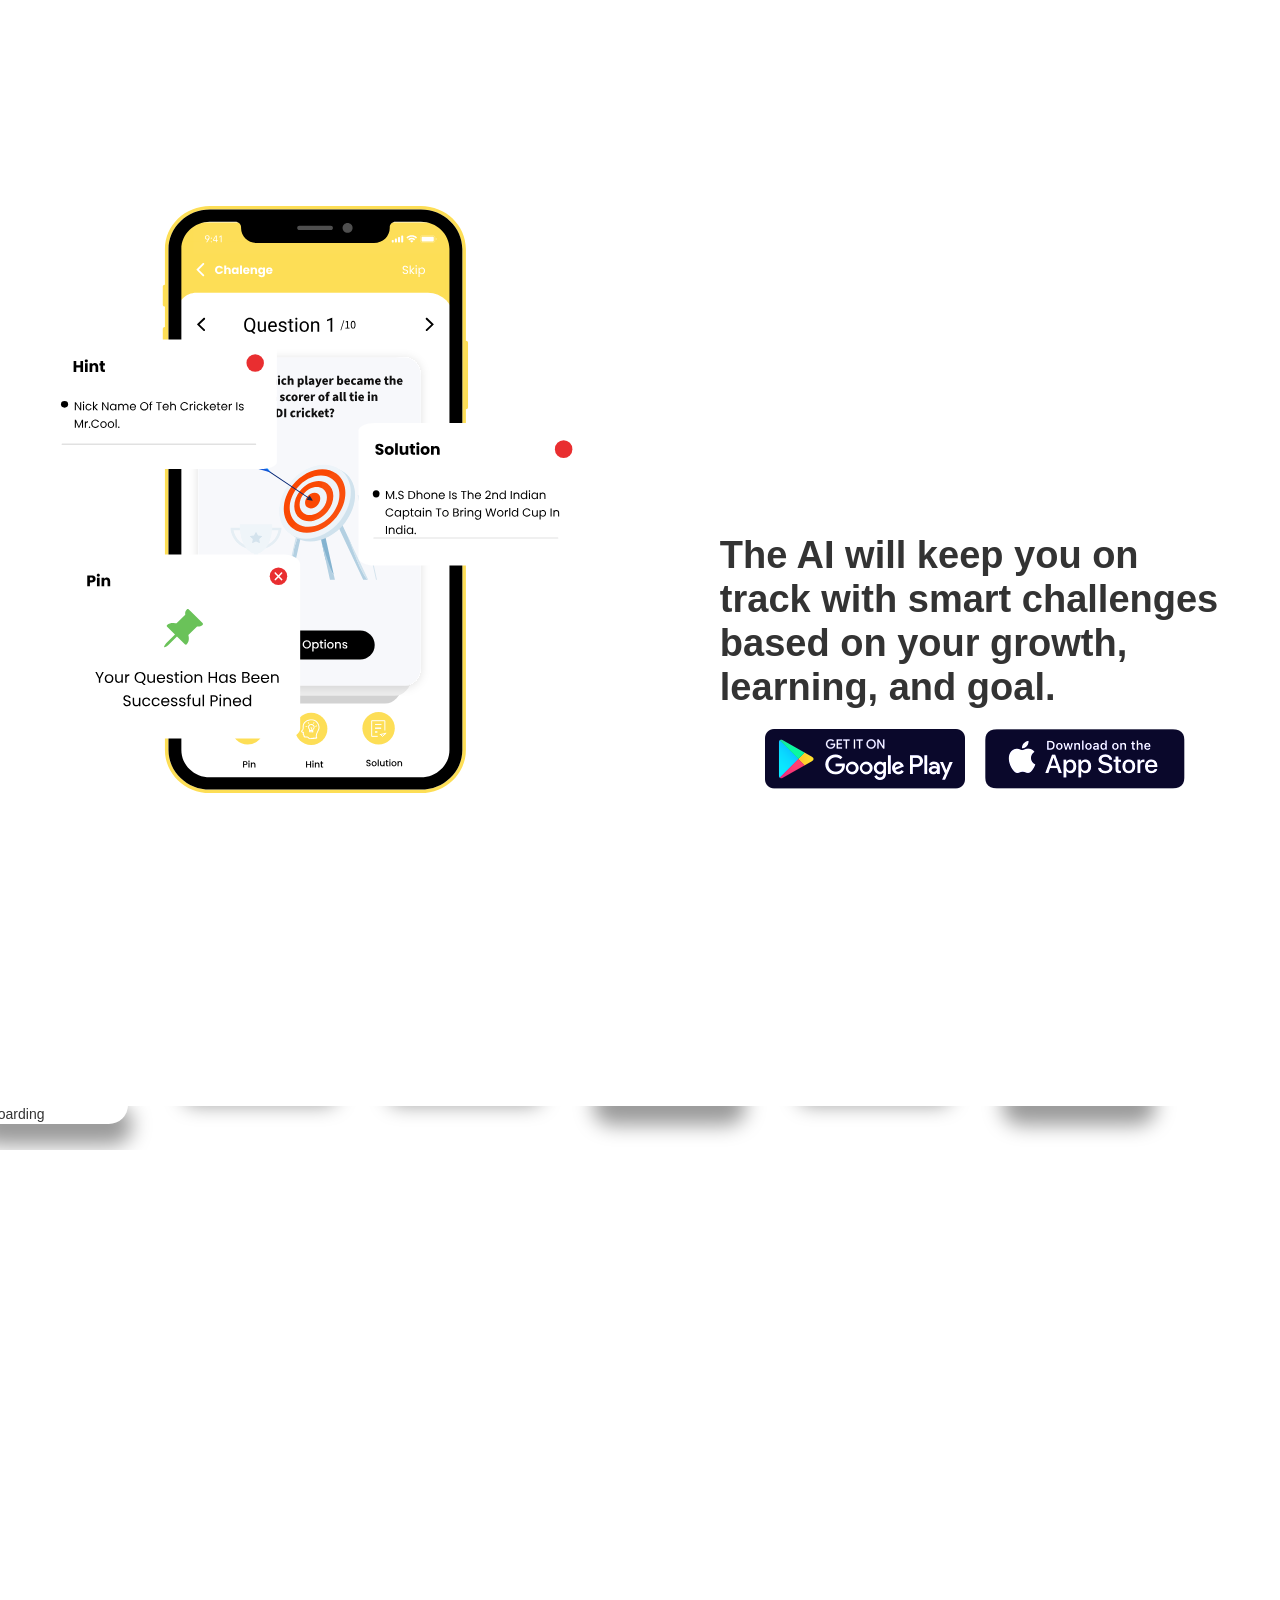
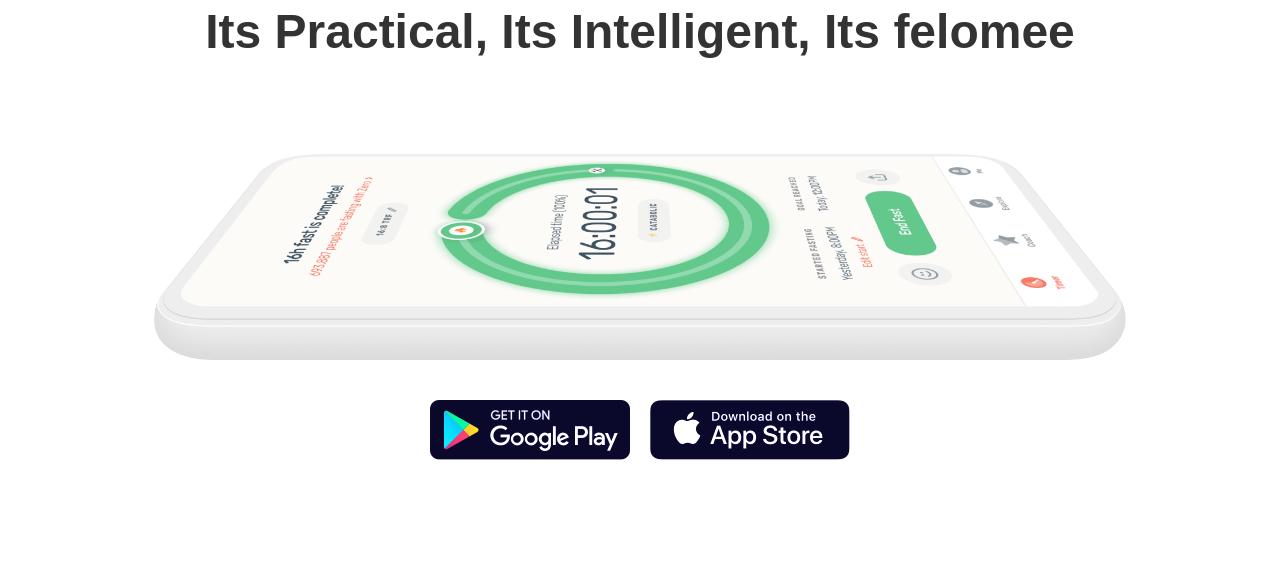
==== commit 1e34d8b4: "felomee" ====
--- a/index.html
+++ b/index.html
@@ -63,10 +63,7 @@
     </div>
     <main id="luxy" class="main">
         <div data-w-id="60c4340a-af24-3bff-fb30-a730c03db9e5" class="lottie-wrap">
-            <div data-w-id="b51709ce-afd5-029d-dc79-99d2ec884a3b" data-animation-type="lottie"
-                data-src="assets/js/5ebed222cf6b3474d2de12c9_Phone-5-15.json" data-loop="0" data-direction="1"
-                data-autoplay="0" data-is-ix2-target="1" data-renderer="canvas"
-                data-default-duration="1.2689355098532995" data-duration="0" class="lottie-phone"></div>
+           <img class="lottie21" src="assets/img/mobile2.svg" alt="">
         </div>
         <div class="hero">
 
@@ -74,10 +71,15 @@
             <div data-w-id="345066f5-b01a-ab25-5116-b9f032ff04b5" class="bg-circle"></div>
             <div class="text-wrap">
 
-                <h1 class="felomee-tagline">Its Practical,<br>Its intelligent,<br>Its<span class="felomee-name">
-                        felomee</span></h1>
-                <h3 data-w-id="" class="main-p">Felomee is an <span class="ed-tage">“Education Analytics
-                        app”</span>powered by AI to assist student achieve their goals</h3>
+                <h1 class="felomee-tagline">How prepared are you for your next exams?
+                    know that with
+                    <span class="felomee-name">
+                        felomee.</span>
+                </h1>
+                <h3 data-w-id="" class="main-p">felomee is an <span class="ed-tage">“Education Analytics app”</span>
+                    powered by <b>AI</b> to assist student
+                    achieve their goals
+                </h3>
 
                 <div class="div2686">
                     <div class="div44">
@@ -95,19 +97,16 @@
 
         <div data-w-id="5fb2a8bd-317e-1452-fc2e-beb22530dad8" class="section2">
             <div class="text-wrap-2">
-                <p class="p54865">How it works</p>
-                <h1 class="main-headlines">Fun to learn
+
+                <h1 class="main-headlines">Getting started is easy
                 </h1>
-                <p data-w-id="84723e53-e077-2009-36b7-2db9047692ec" class="main-p">Felomee, <span
-                        class="GAMIFIED">GAMIFIED</span> the learning experience rather than pushing curriculum and
-                    questions on you. Learning becomes more enjoyable. Allowing you to walk towards your goal and gain
-                    expertise in your subject simultaneously. Try it for yourself:
-                </p>
-
-                <p class="p6476">Download the app !</p>
-                <p class="p6476">Choose your goal !</p>
-                <p class="p6476">Set your Routine !</p>
-                <p class="p6476"><span class="Voila">Voila !</span> It's Done AI, will guide you so relax!!</p>
+
+
+                <h1 class="p6476">Get the app.</h1>
+                <h2 class="p6476">Pick a goal. </h2>
+                <h3 class="p6476">Make a plan.</h3>
+                <h4 class="p6476"><span class="Voila">Voila !</span></h4>
+                <h5 class="p6476"><b>Relax, AI will lead you.</b></h5>
                 <div class="div2686">
                     <div class="div44">
                         <a href="" class="a32"> <img src="assets/img/android-badge.png" alt="" class="android-icon"></a>
@@ -118,7 +117,7 @@
                 </div>
 
             </div>
-            
+
             <div data-w-id="dafb02e2-455f-d37f-1777-b07f495a0614" class="second-phone-icon-wrap"><img
                     src="https://uploads-ssl.webflow.com/5ebc456382a07e6fa48a4ea7/5ebc456382a07e47c28a4ecc_2-phone-L3.png"
                     alt="Illustration of mans face with mask on." data-w-id="9c9d8cf2-75d7-87cd-da0a-56cea5c7a981"
@@ -132,11 +131,17 @@
             <div class="second-phone-placeholder"></div>
             <div data-w-id="285674b5-cae4-4515-f11d-fed88c408eff" class="bg-circle2"></div>
         </div>
+        <div id="ai-section">
+            <div class="ai-sec">
+
+            </div>
+        </div>
         <div class="div414">
 
             <div class="ddiv76">
-                <h1 class="h747">ONE STOP SHOP FOR ALL YOUR SUBJECTS</h1>
-                <h1 class="h5878">Ten Lakh Questions Under One Hood!!</h1>
+
+                <h1 class="h5878">Over a Million Questions in One Place, with Over One TB of Reading Material to
+                    Explore.</h1>
                 <div class="div2686">
                     <div class="div44">
                         <a href="" class="a32"> <img src="assets/img/android-badge.png" alt="" class="android-icon"></a>
@@ -147,16 +152,16 @@
                 </div>
             </div>
             <div class="div286">
-                <img src="assets/img/mob22.webp" alt="" class="img1286">
+                <img src="assets/img/mobile1.svg" alt="" class="img1286">
             </div>
         </div>
         <div class="div414">
             <div class="div286">
-                <img src="assets/img/mob75.webp" alt="" class="img286">
+                <img src="assets/img/mobile3.svg" alt="" class="img86">
             </div>
             <div class="ddiv76">
-                <h1 class="h747">The AI will keep you on track with smart challenges based on your growth, learning, and goal .</h1>
-                
+
+                <h1 class="h5878">The AI will keep you on track with smart challenges based on your growth, learning, and goal. </h1>
                 <div class="div2686">
                     <div class="div44">
                         <a href="" class="a32"> <img src="assets/img/android-badge.png" alt="" class="android-icon"></a>
@@ -259,10 +264,9 @@
         </div>
 
         <div class="dnd-div">
-            <h1 class="h1-dnd">the coolest way to learn is here: join us!</h1>
-            <p class="p-dnd">Start learning intelligently with felomee
-            </p>
-         
+            <h1 class="h1-dnd">Its Practical, Its Intelligent, Its felomee</h1>
+          
+
 
             <div class="div476">
                 <img src="assets/img/mob1.png" alt="" class="mob1">
@@ -294,6 +298,7 @@
 
 
         <div id="footer"></div>
+
     </main>
 
     <script src="https://d3e54v103j8qbb.cloudfront.net/js/jquery-3.5.1.min.dc5e7f18c8.js?site=5ebc456382a07e6fa48a4ea7"
--- a/assets/css/footer.css
+++ b/assets/css/footer.css
@@ -30,16 +30,19 @@
 }
 .fa-solid{
     padding: 10px;
-    color: yellow;
+    color: white;
     
 }
 .ftr-menu li{
     list-style: none;
     color: white;
 }
+.usefull-heading{
+    color: white !important;
+}
  .social-icon{
     align-items: center;
-     background-color: yellow;
+     background-color: white;
      margin: 10px;
      text-align: center;
      padding: 6px;
--- a/assets/css/home.css
+++ b/assets/css/home.css
@@ -22,15 +22,32 @@
   font-family: 'Poppins', sans-serif !important;
 }
 /* home page sec  */
+.ai-sec{}
+ .ai-sec{
+   width: 100vw;
+   height: 100vh;
+ 
+   background-image:
+url("/ai.structure.svg");
+   background-position: center;
+   background-repeat: no-repeat;
+   background-attachment: fixed;
+   background-size:cover;
+    
+ }
 .div44{
   margin: 10px;
   align-items: left;
   
 }
+.div4{
+  display: flex;
+}
 .div2686{
   display: flex;
  justify-content: center;
- align-items: left;
+ 
+
 }
  
  
@@ -38,7 +55,7 @@
  
  
 .felomee-tagline{
-  font-size: 60px;
+  font-size: 50px;
   text-transform: lowercase  ;
   line-height: 65px;
   font-family: 'Poppins', sans-serif ;  
@@ -47,7 +64,21 @@
 
    
 }
-
+.img1286{
+  width: 65%;
+}
+.img126{
+  width: 100%;
+  margin-left: 100px;
+  justify-content: center;
+  align-items: center;
+}
+.ddiv74{
+  align-items: center;
+  justify-content: center;
+  padding: 100px;
+  width: 60vw;
+}
 /* mobile responsive */
 @media only screen and (max-width: 768px){
   .main-p{
@@ -55,10 +86,7 @@
     z-index: 99;
   }
   
-  .div286 img{
-    width: 100%;
-    padding: 0% !important;
-    }
+   
   
   .dnd-div{
     
@@ -82,9 +110,9 @@
 }
 
 .div414 {
-  width: 100%;
-  height: auto;
-  background-color: white;
+  width: 100vw;
+  height: 100vh;
+   
   display: flex;
   
 
@@ -94,38 +122,28 @@
   width: 90%;
   margin-bottom: 30px;
 }
+.img86{
+  width: 80%;
+  margin-left: 50px;
+}
 .img286{
   width: 90% !important;
 }
 .ddiv76 {
   margin: auto 0 auto 0;
    justify-content: center;
-  align-items: center;
+  align-items: left;
+  width: 60vw;
+  padding: 50px;
  }
 .p645{
   color: white !important;
   text-align: center;
   margin: 50px;
 }
-.h747{
-   font-size: 3rem;
-  text-align: center;
-  line-height: 3.5rem;
-  font-weight: 700;
-   
-}
-.h5878{
-   color: #EFA620 !important;
-  font-size: 2rem;
-  text-align: center;
-  font-weight: 700;
-}
-.div286 img{
-width: 65%;
-padding: 50px;
-padding-left: 100px;
+ 
 
-}
+ 
  
 .div22{
   width: 100%;
@@ -140,19 +158,20 @@
   color: #EFA620 !important;
 }
 .p6476{
-  font-size: 1.2rem;
-  font-weight: 600;
+    margin: 0;
+   padding: 0;
   font-style: italic;
+  line-height: 3rem;
 }
 .Voila{
   font-weight: 600;
   color: #ce0000 !important;
 }
 .main-headlines{
-  font-size: 4rem;
+  font-size: 3rem;
   margin: 0%;
   margin-bottom: 10px;
-  color: #333333 !important;
+   font-style: italic;
   
 }
 .imgg236{
@@ -281,7 +300,7 @@
   top: 0%;
 }
 .h1-dnd{
-  margin: 0 0 30px 0;
+   margin-bottom: 100px;
   padding: 0%;
   font-size: 3rem;
   font-weight: 900;
@@ -331,10 +350,6 @@
 }
 
  
-
-.scrolling-thumbs-container {
-  background-color: white !important;
-}
  
 
 
@@ -1233,14 +1248,16 @@
      border-color: #d0d0d0;
      border-radius: 100vw;
    }
-   
+   .lottie21{
+     width: 45%;
+   }
    .scrolling-thumbs-container {
      position: relative;
      z-index: -1;
      overflow: hidden;
      width: 100%;
      height: 30vw;
-     background-color: #373f49;
+     background-color: white;
    }
    
    .column1 {
--- a/assets/css/nav.css
+++ b/assets/css/nav.css
@@ -218,7 +218,8 @@
 .header-scroll.scrolled {
   background-color: #fffffff3;
   transition: background-color 200ms linear;
- 
+ display: none;
+ transition: 2s;
   
 }
 .logo.scrolled{
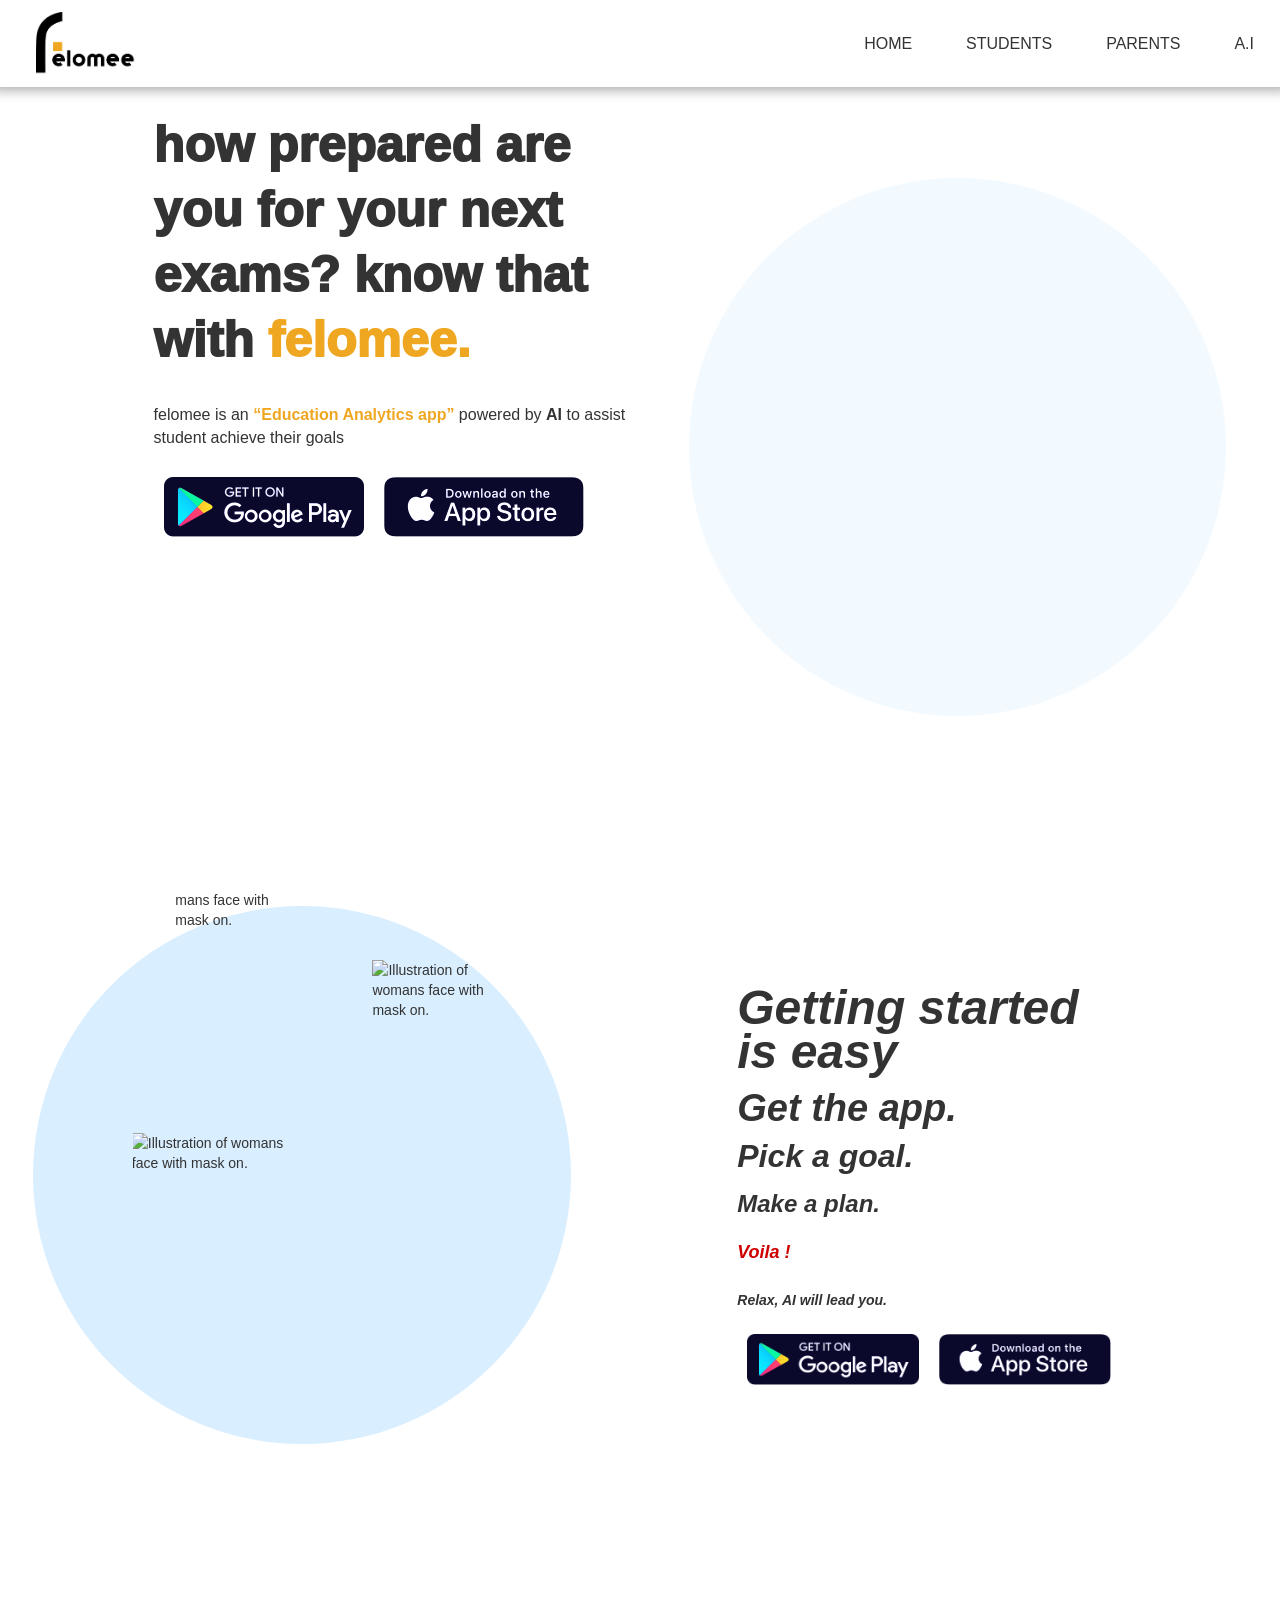
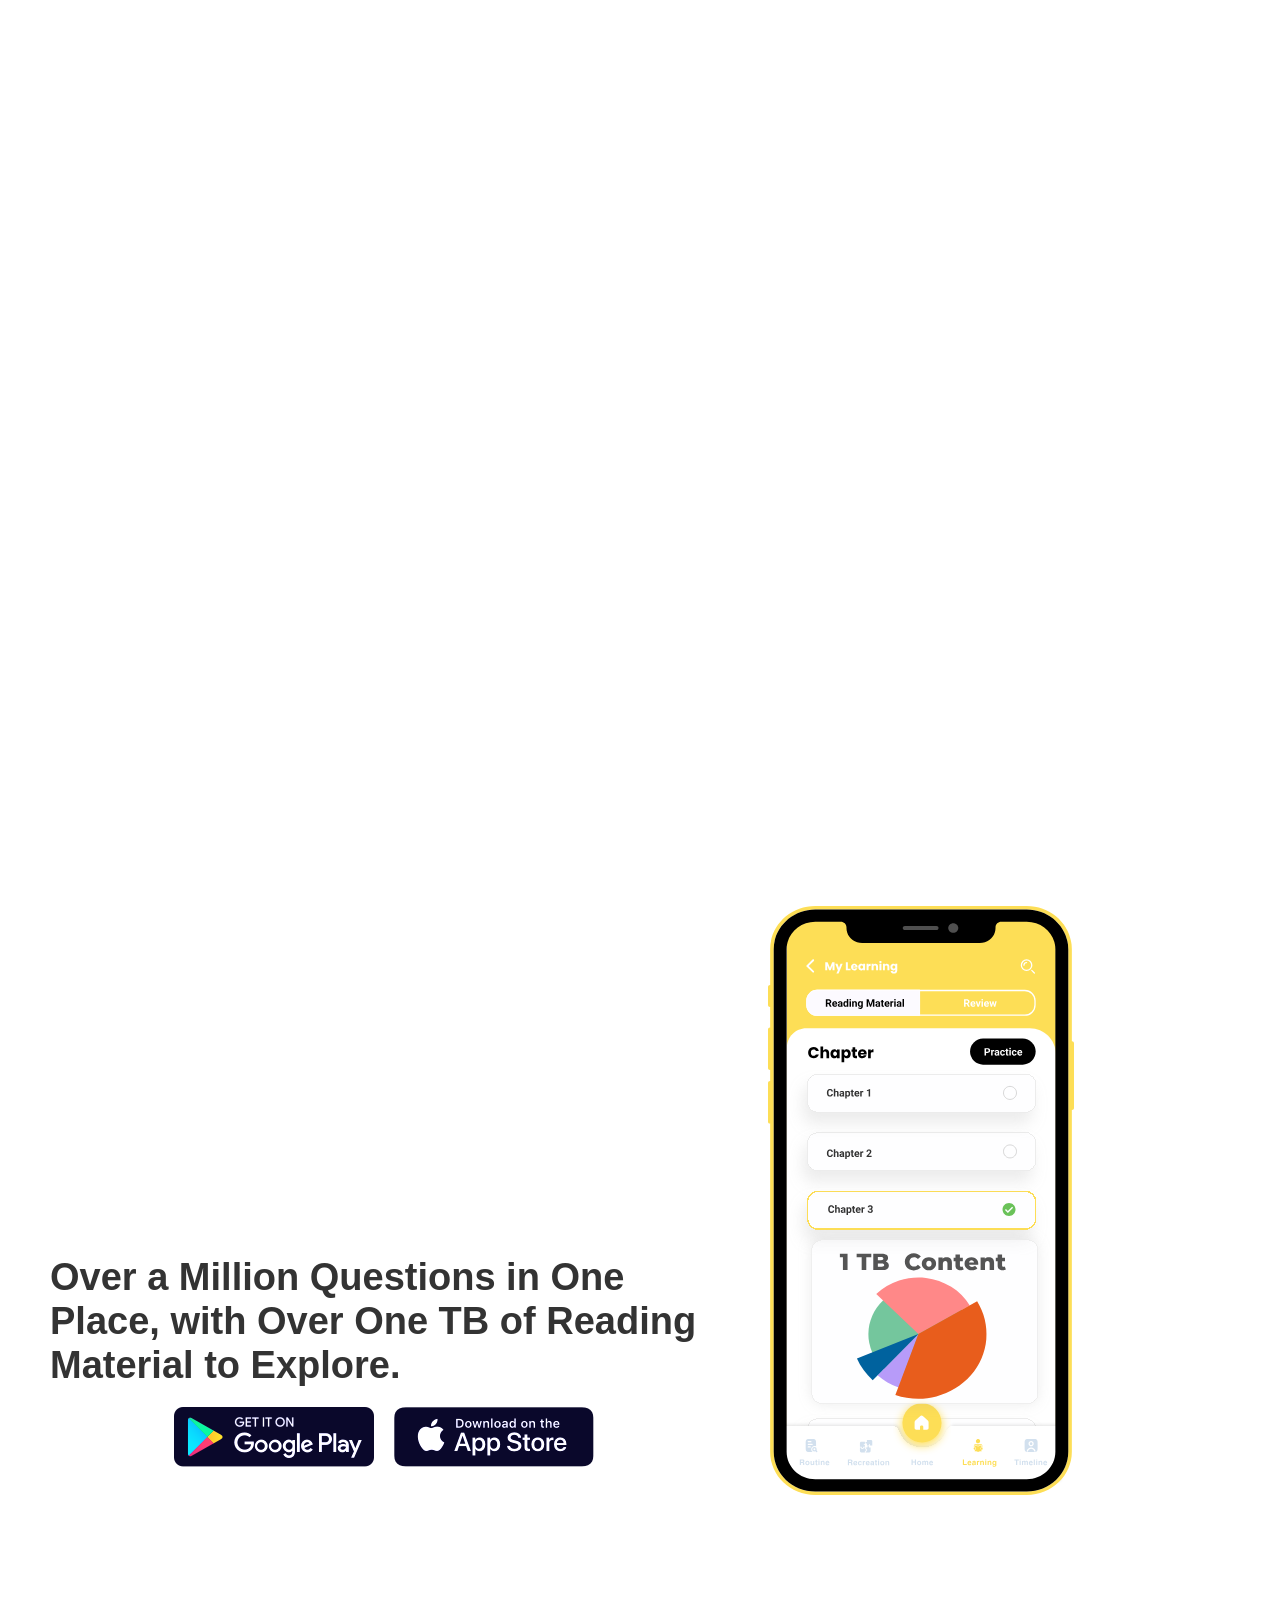
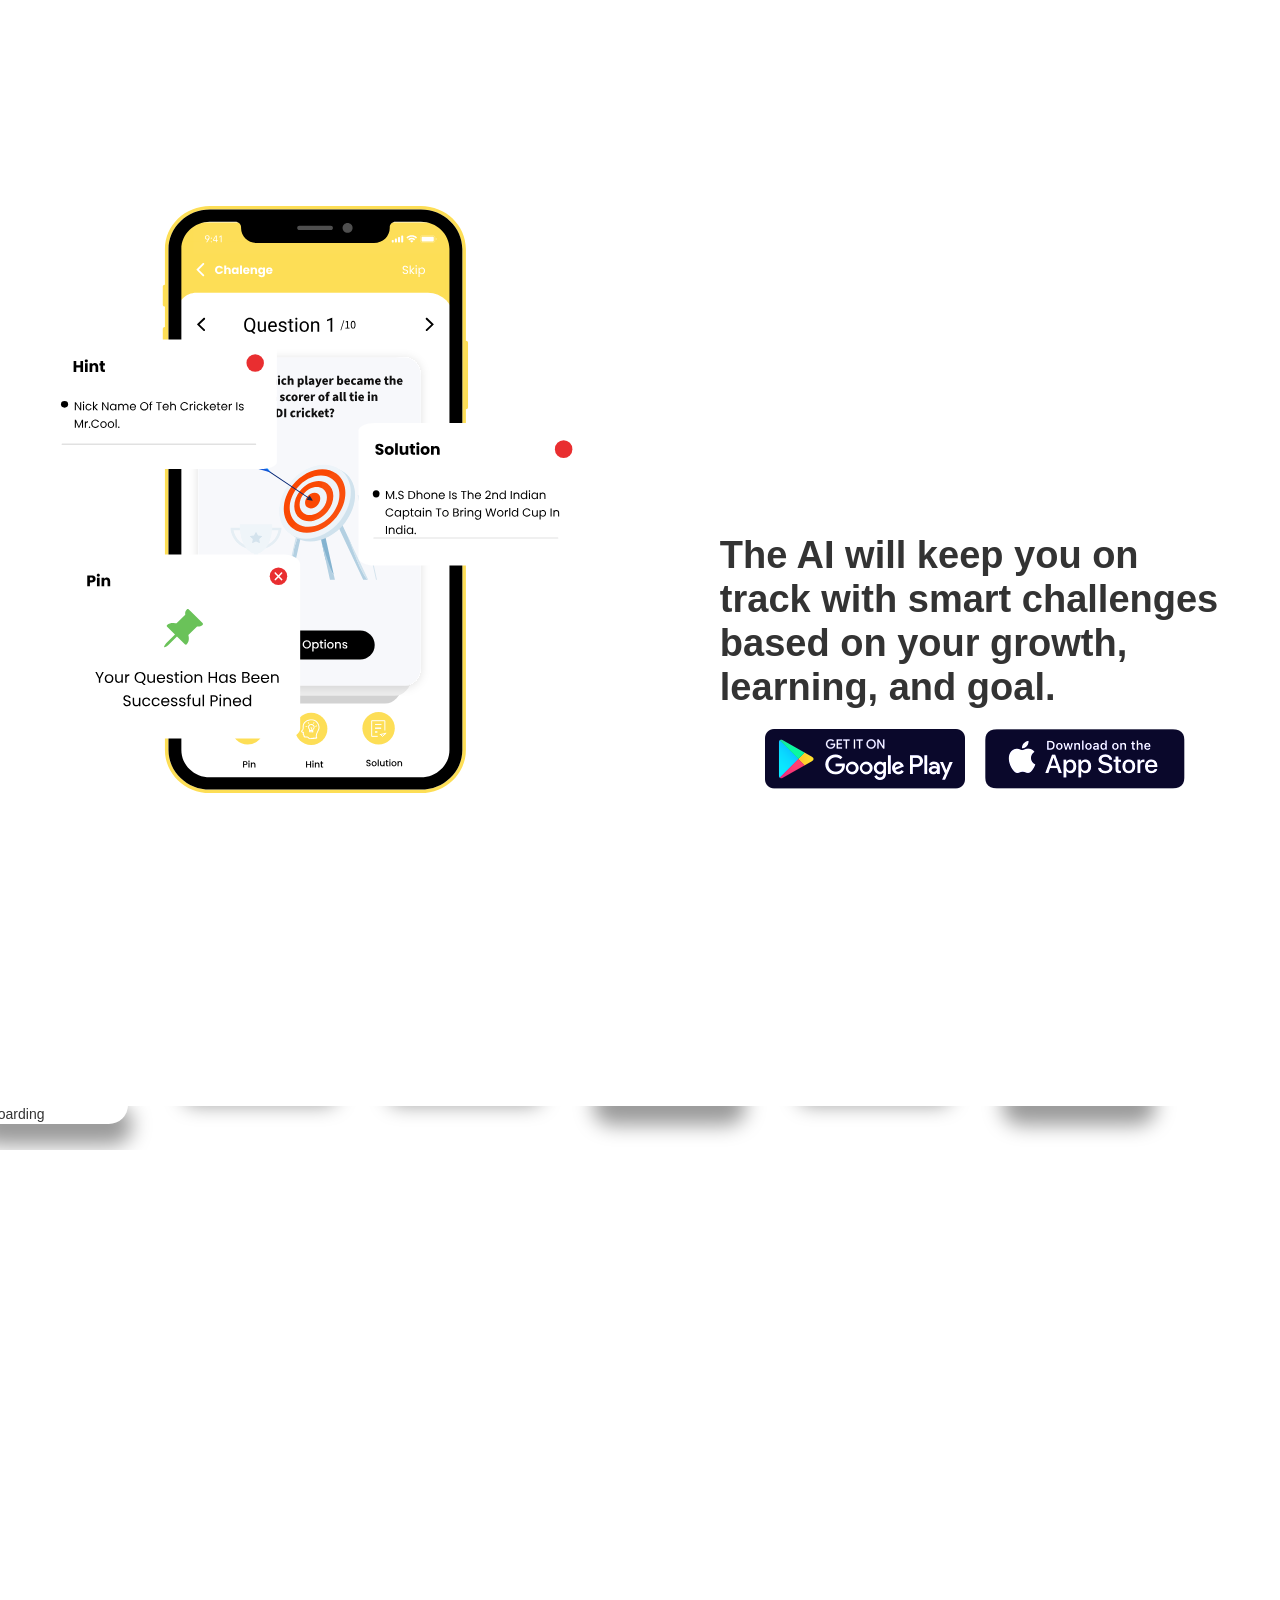
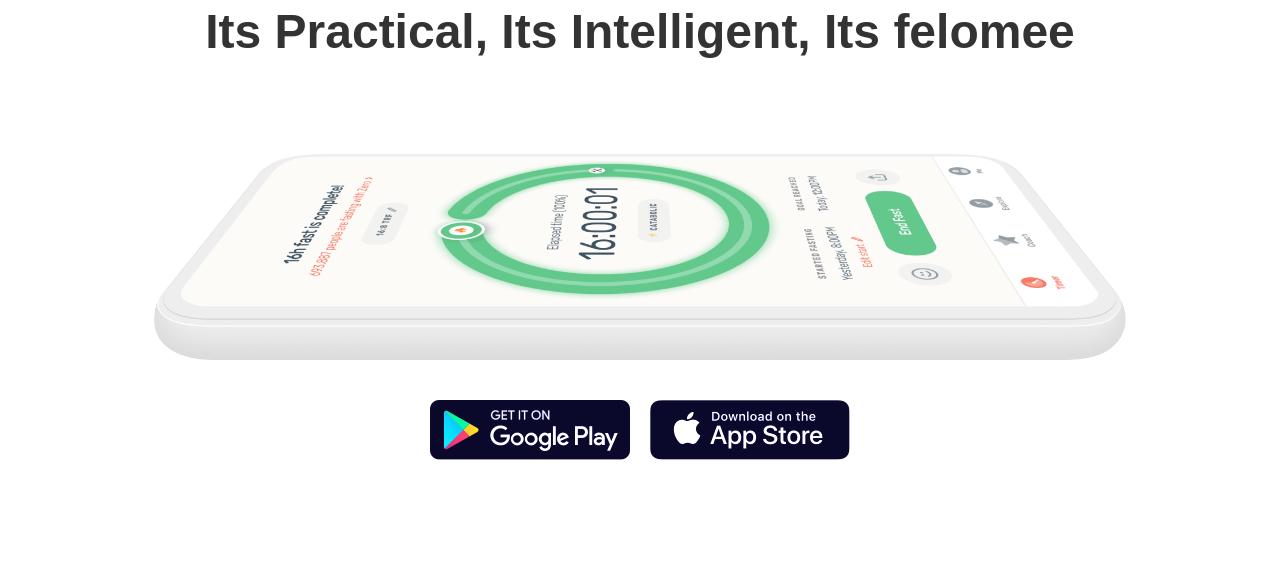
==== commit e0d366cd: "felomee" ====
--- a/index.html
+++ b/index.html
@@ -63,7 +63,10 @@
     </div>
     <main id="luxy" class="main">
         <div data-w-id="60c4340a-af24-3bff-fb30-a730c03db9e5" class="lottie-wrap">
-           <img class="lottie21" src="assets/img/mobile2.svg" alt="">
+            <div data-w-id="b51709ce-afd5-029d-dc79-99d2ec884a3b" data-animation-type="lottie"
+                data-src="assets/js/5ebed222cf6b3474d2de12c9_Phone-5-15.json" data-loop="0" data-direction="1"
+                data-autoplay="0" data-is-ix2-target="1" data-renderer="canvas"
+                data-default-duration="1.2689355098532995" data-duration="0" class="lottie-phone"></div>
         </div>
         <div class="hero">
 
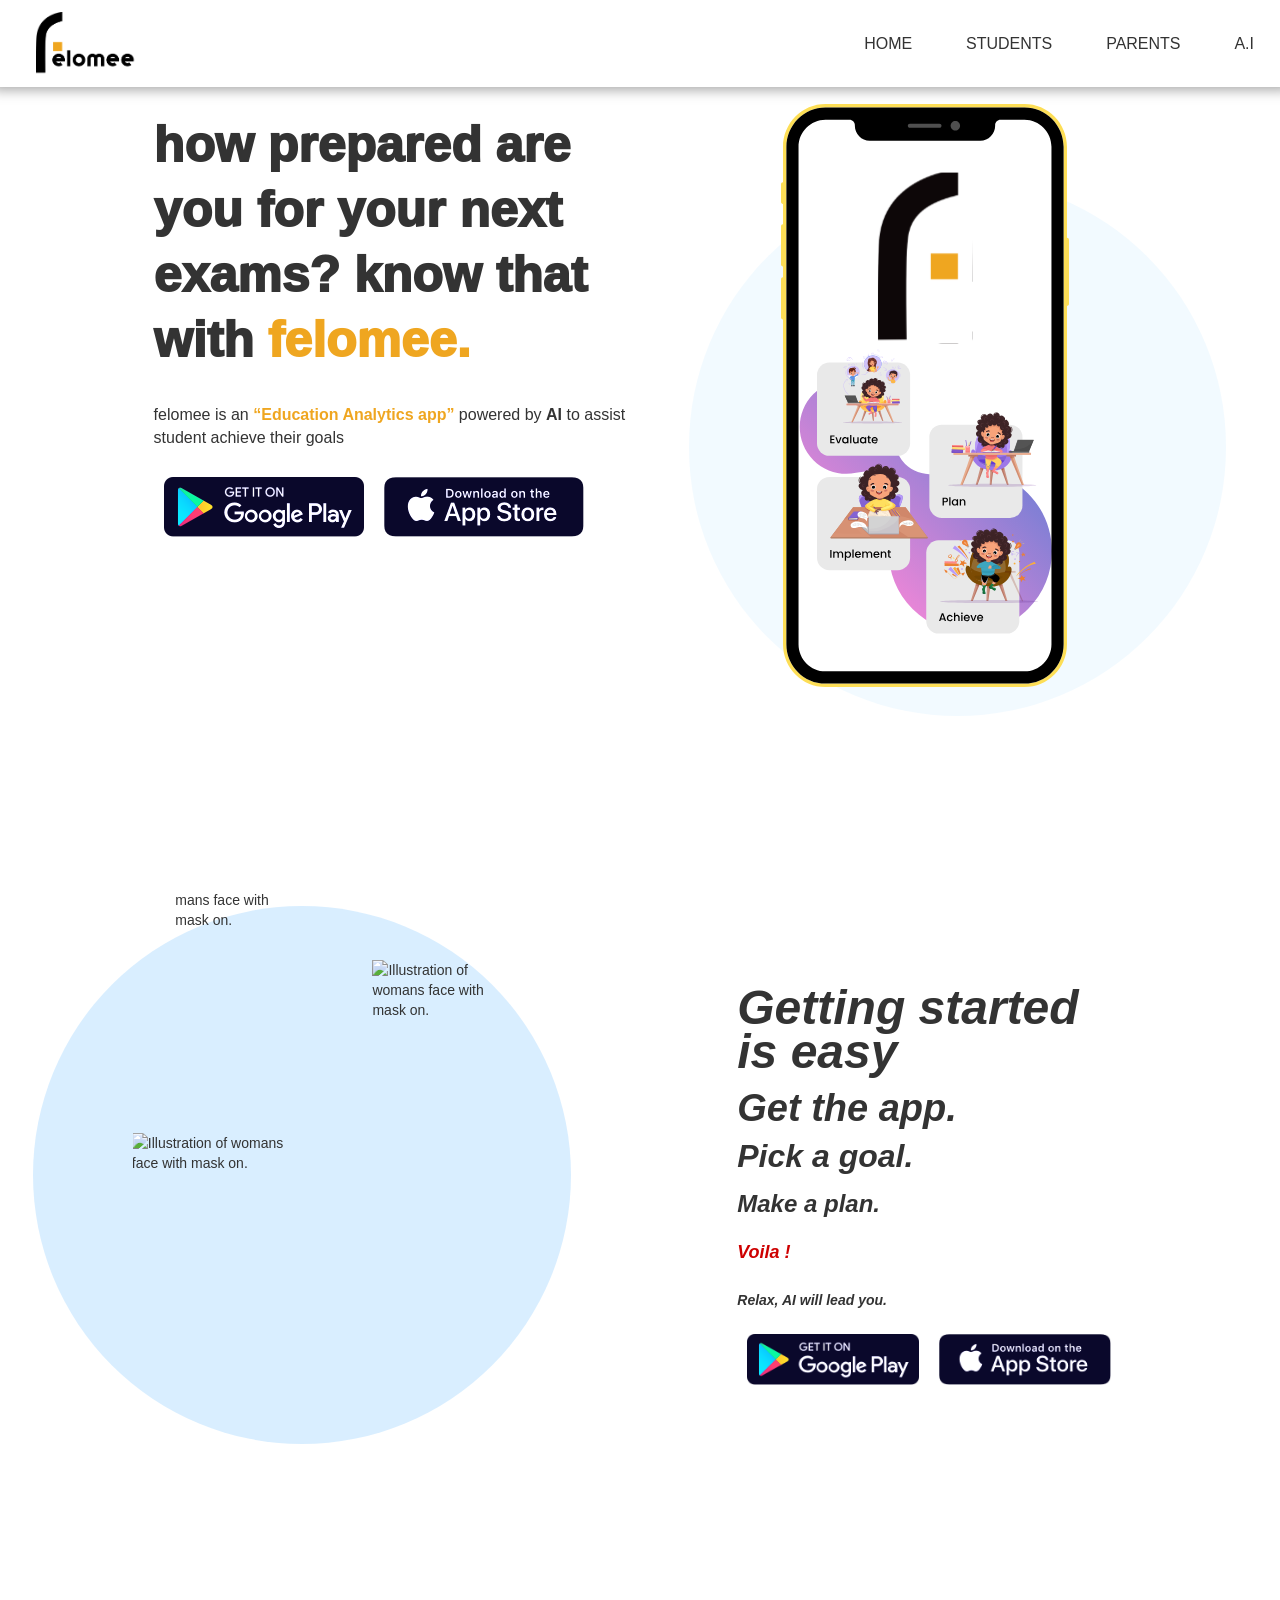
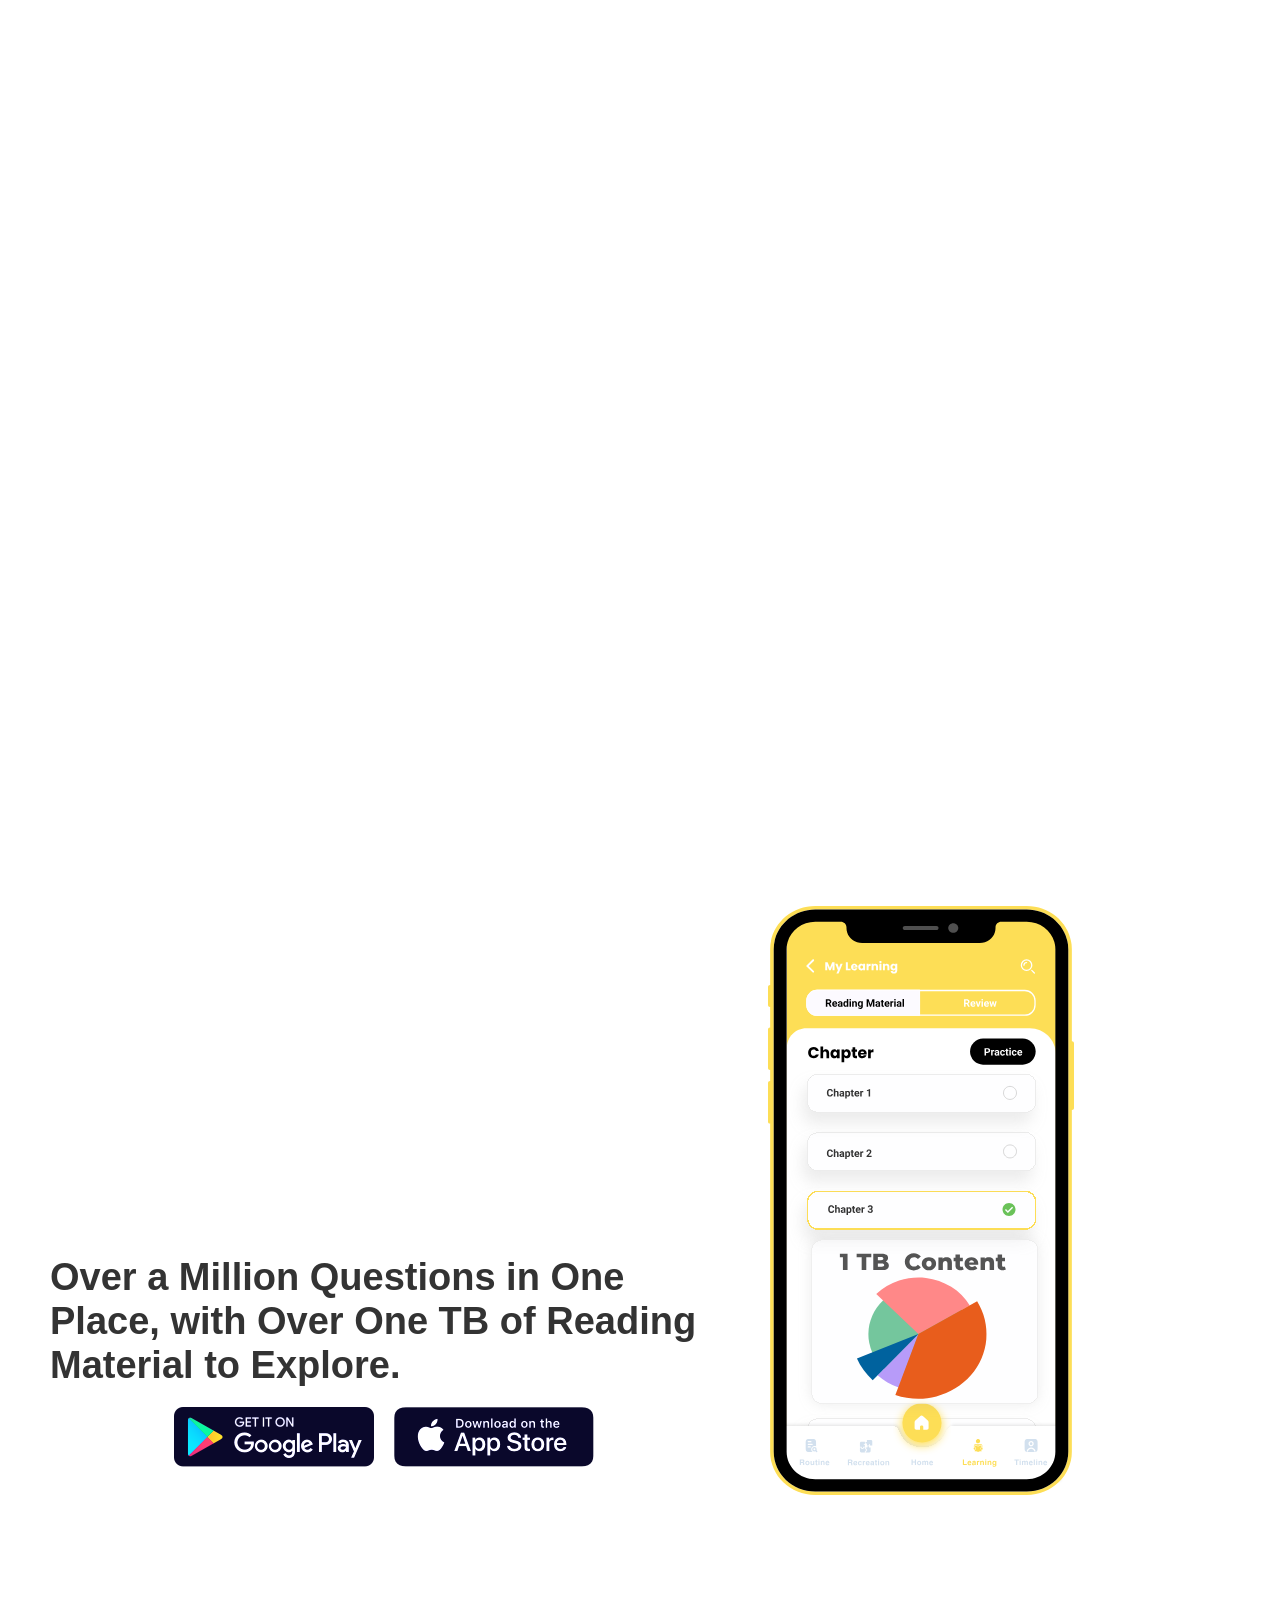
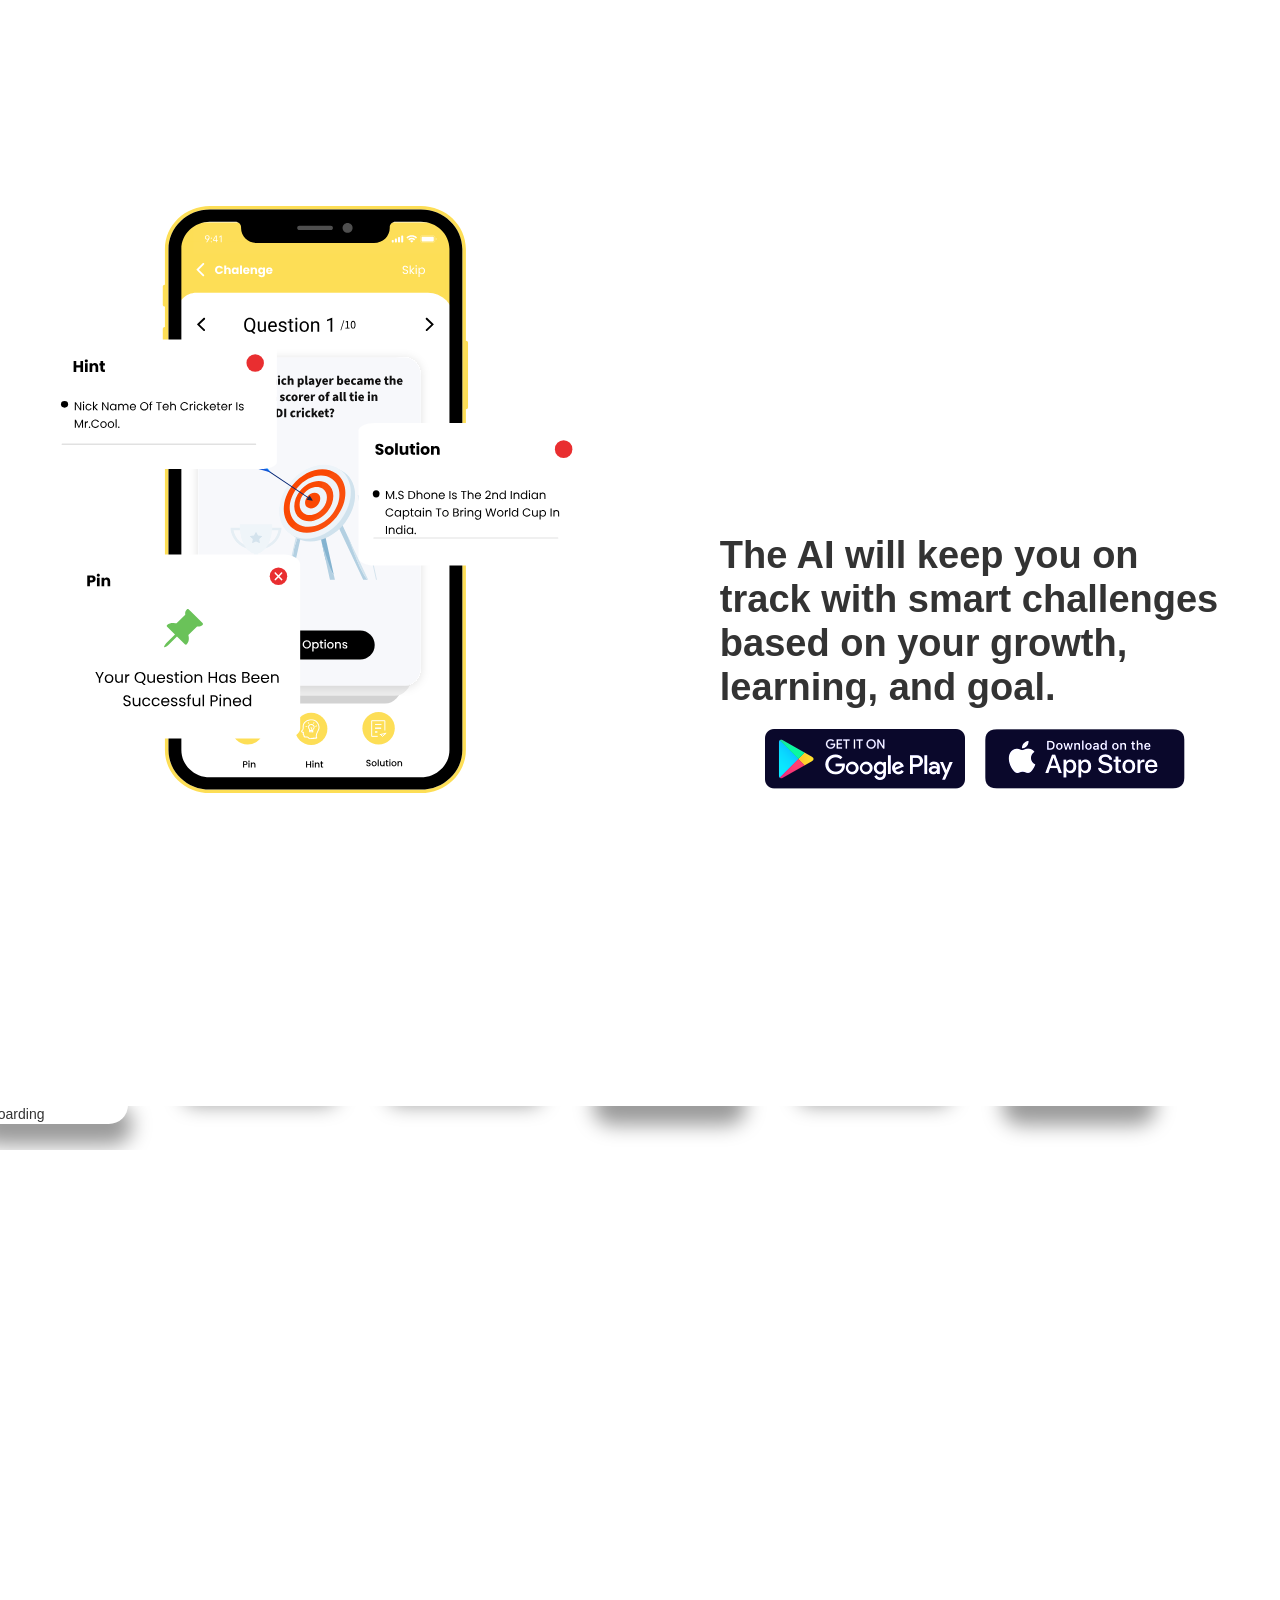
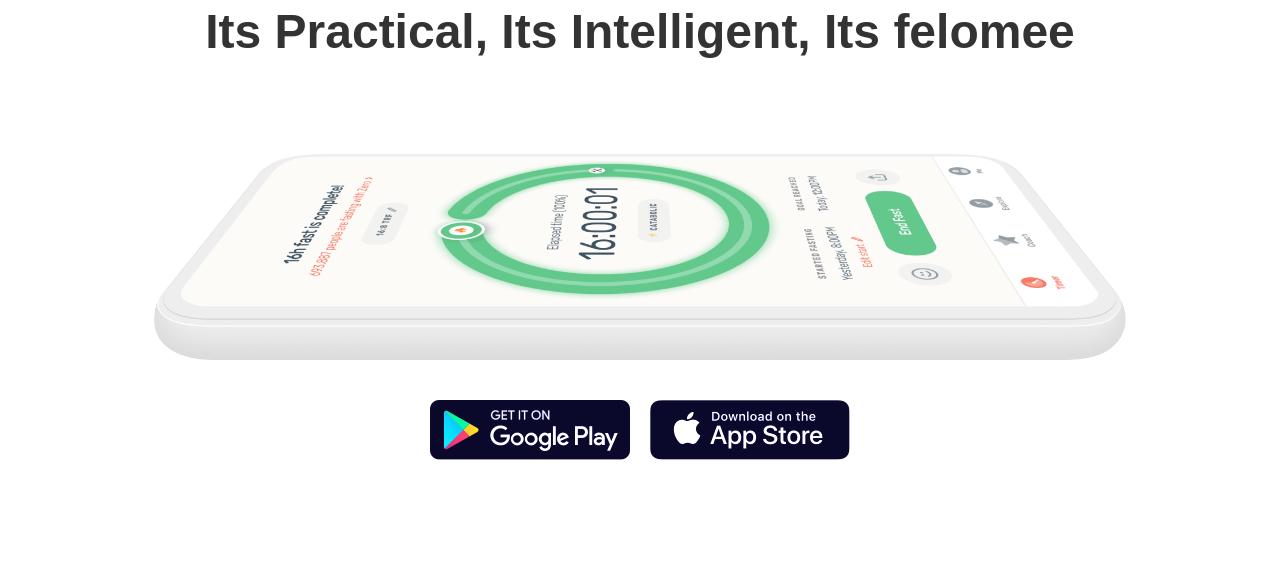
==== commit 39f5b274: "felomee" ====
--- a/index.html
+++ b/index.html
@@ -63,11 +63,12 @@
     </div>
     <main id="luxy" class="main">
         <div data-w-id="60c4340a-af24-3bff-fb30-a730c03db9e5" class="lottie-wrap">
-            <div data-w-id="b51709ce-afd5-029d-dc79-99d2ec884a3b" data-animation-type="lottie"
+            <!-- <div data-w-id="b51709ce-afd5-029d-dc79-99d2ec884a3b" data-animation-type="lottie"
                 data-src="assets/js/5ebed222cf6b3474d2de12c9_Phone-5-15.json" data-loop="0" data-direction="1"
                 data-autoplay="0" data-is-ix2-target="1" data-renderer="canvas"
-                data-default-duration="1.2689355098532995" data-duration="0" class="lottie-phone"></div>
-        </div>
+                data-default-duration="1.2689355098532995" data-duration="0" class="lottie-phone"></div> -->
+        <img src="assets/img/mobile2.svg" alt="" class="img46">
+            </div>
         <div class="hero">
 
             <div data-w-id="b75925db-c1fc-9104-6907-706288524e02" class="top-phone-placeholder"></div>
--- a/assets/css/home.css
+++ b/assets/css/home.css
@@ -22,13 +22,15 @@
   font-family: 'Poppins', sans-serif !important;
 }
 /* home page sec  */
-.ai-sec{}
+ .img46{
+   width: 45%;
+ }
  .ai-sec{
    width: 100vw;
    height: 100vh;
  
    background-image:
-url("/ai.structure.svg");
+url("../img/ai.structure.svg");
    background-position: center;
    background-repeat: no-repeat;
    background-attachment: fixed;
@@ -1248,9 +1250,7 @@
      border-color: #d0d0d0;
      border-radius: 100vw;
    }
-   .lottie21{
-     width: 45%;
-   }
+  
    .scrolling-thumbs-container {
      position: relative;
      z-index: -1;
